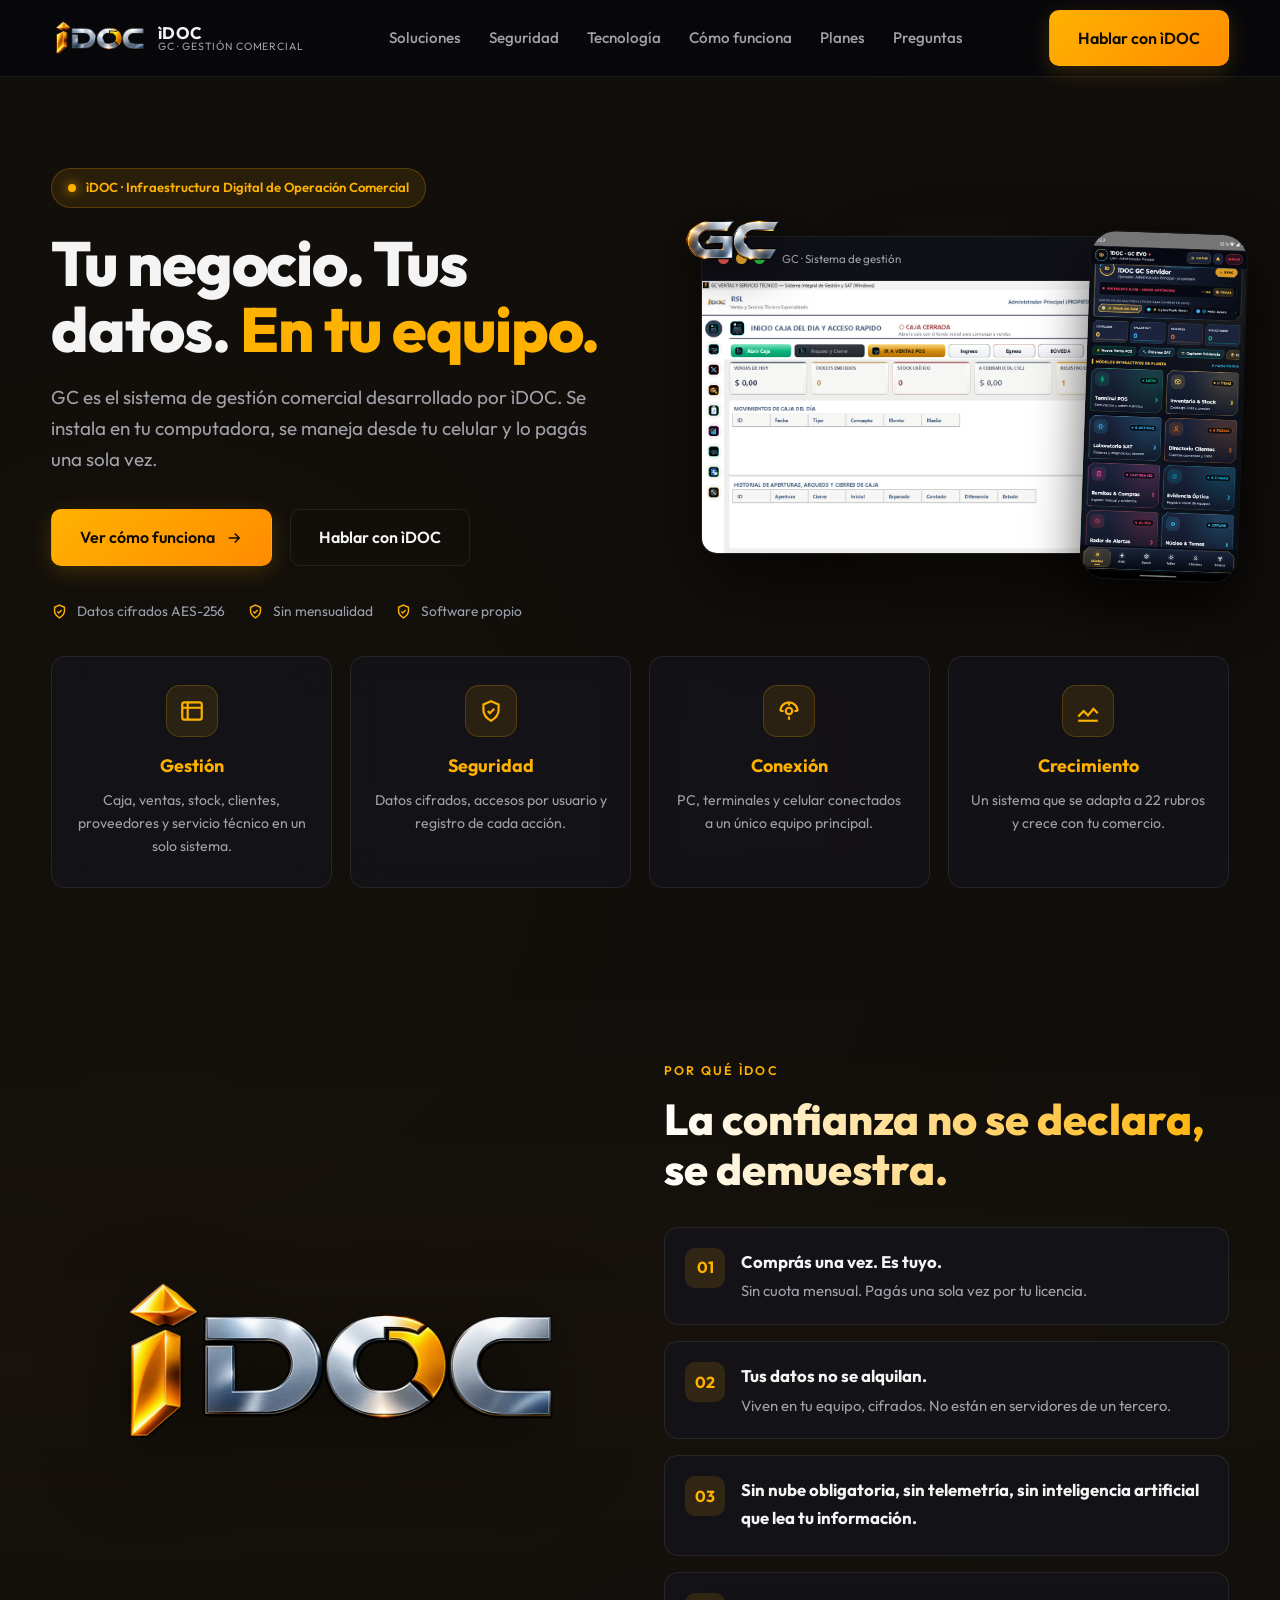
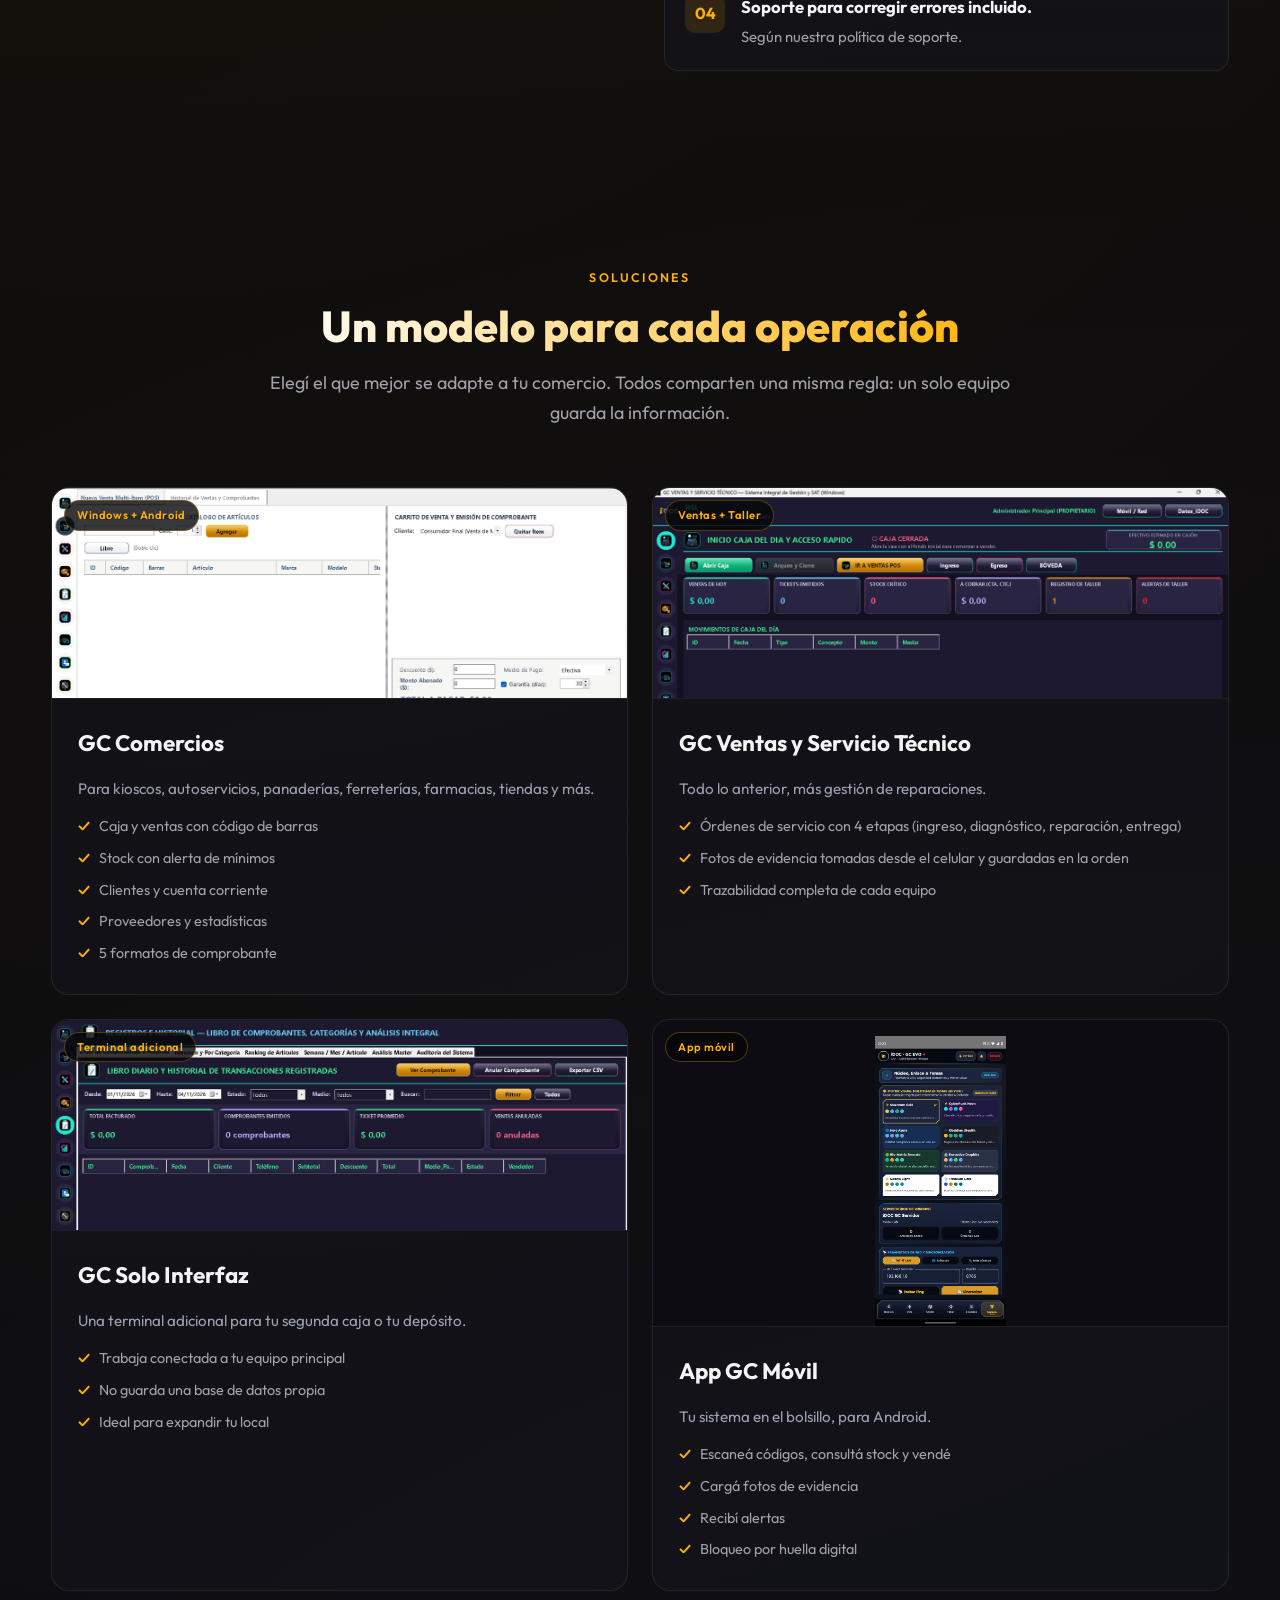
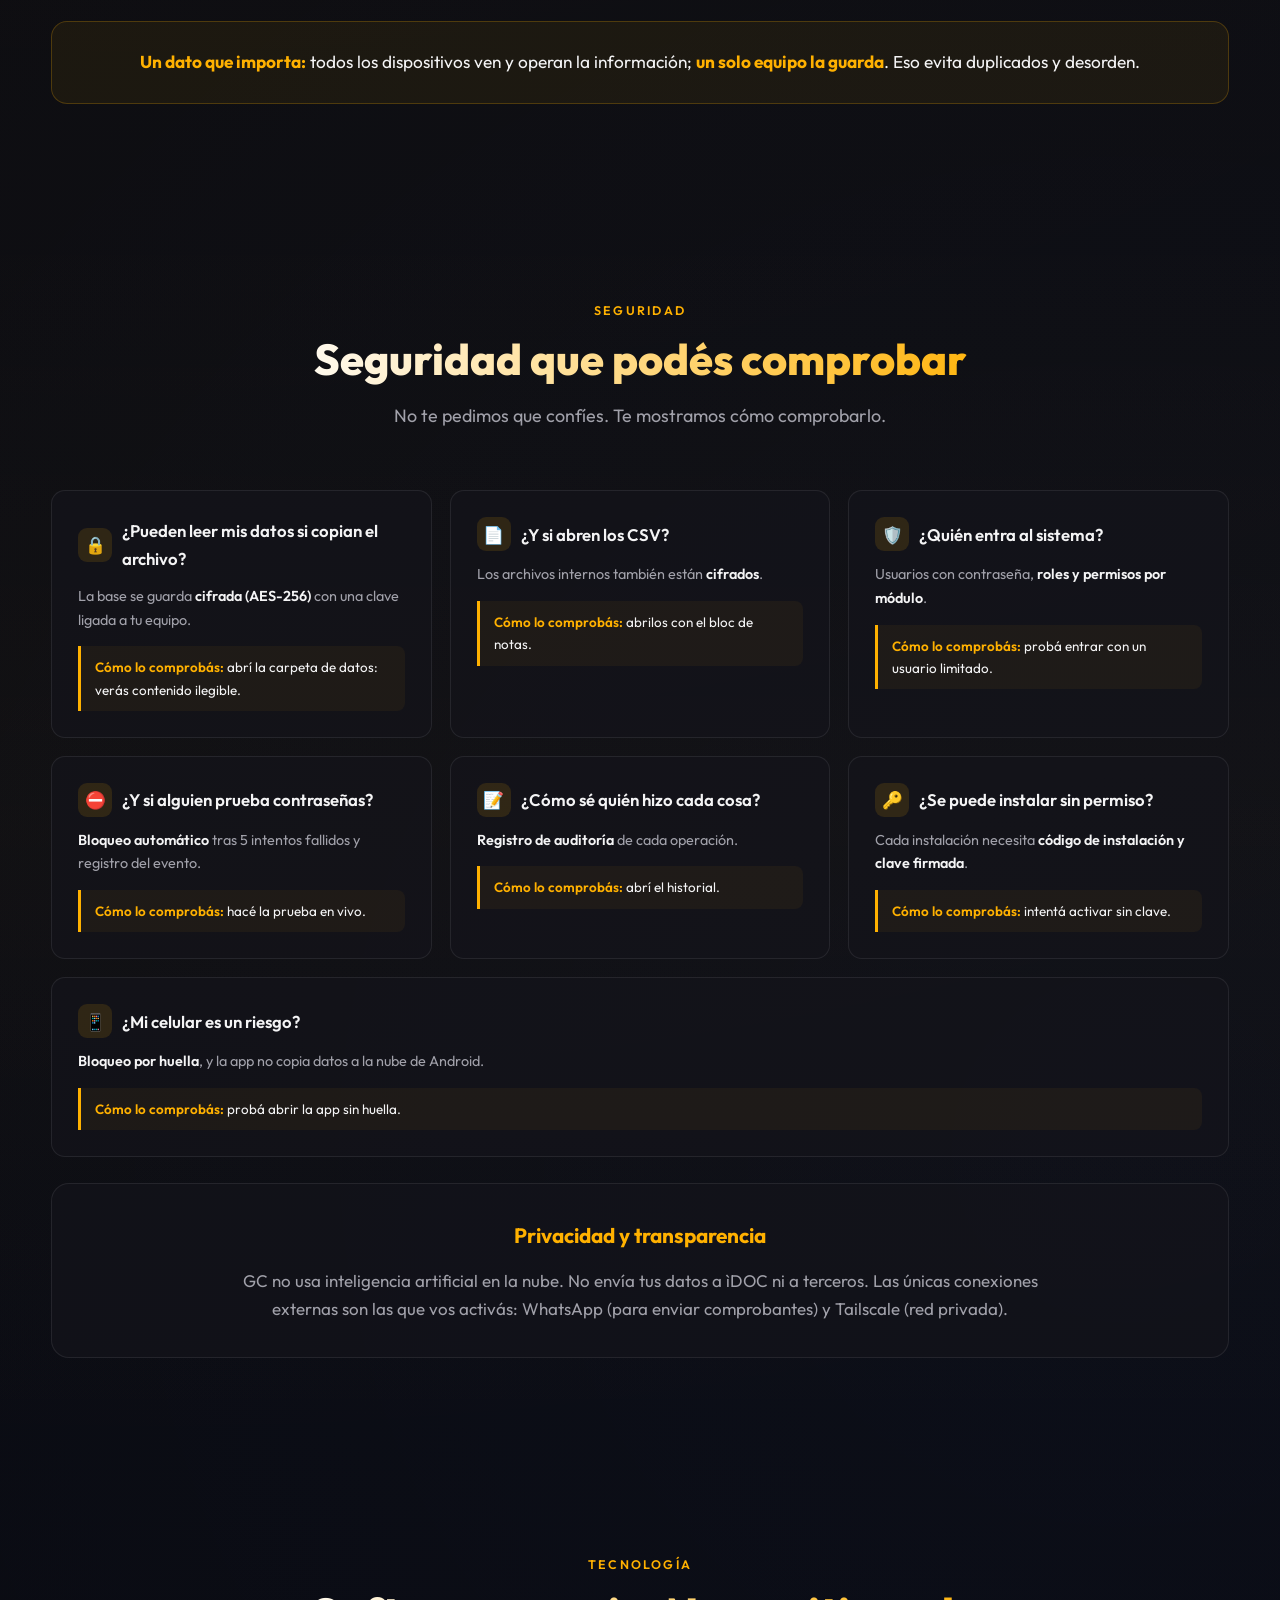
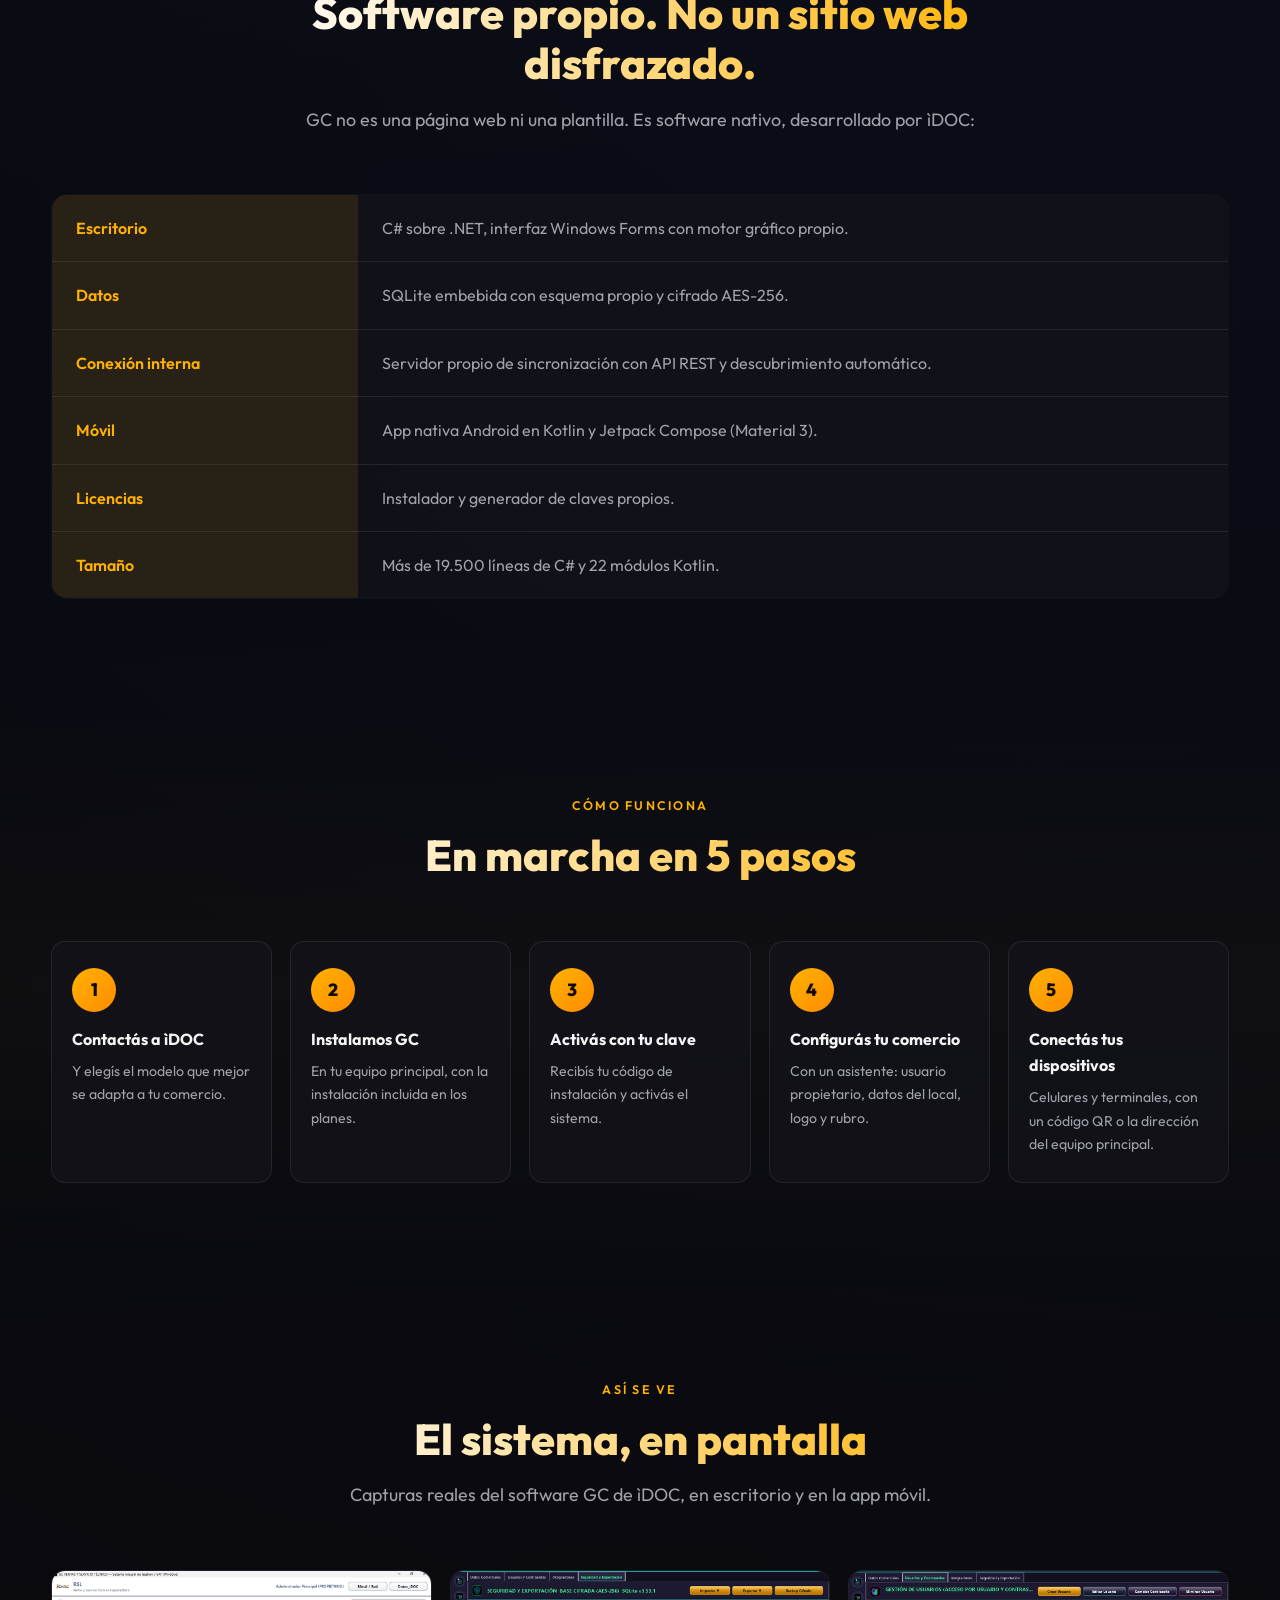
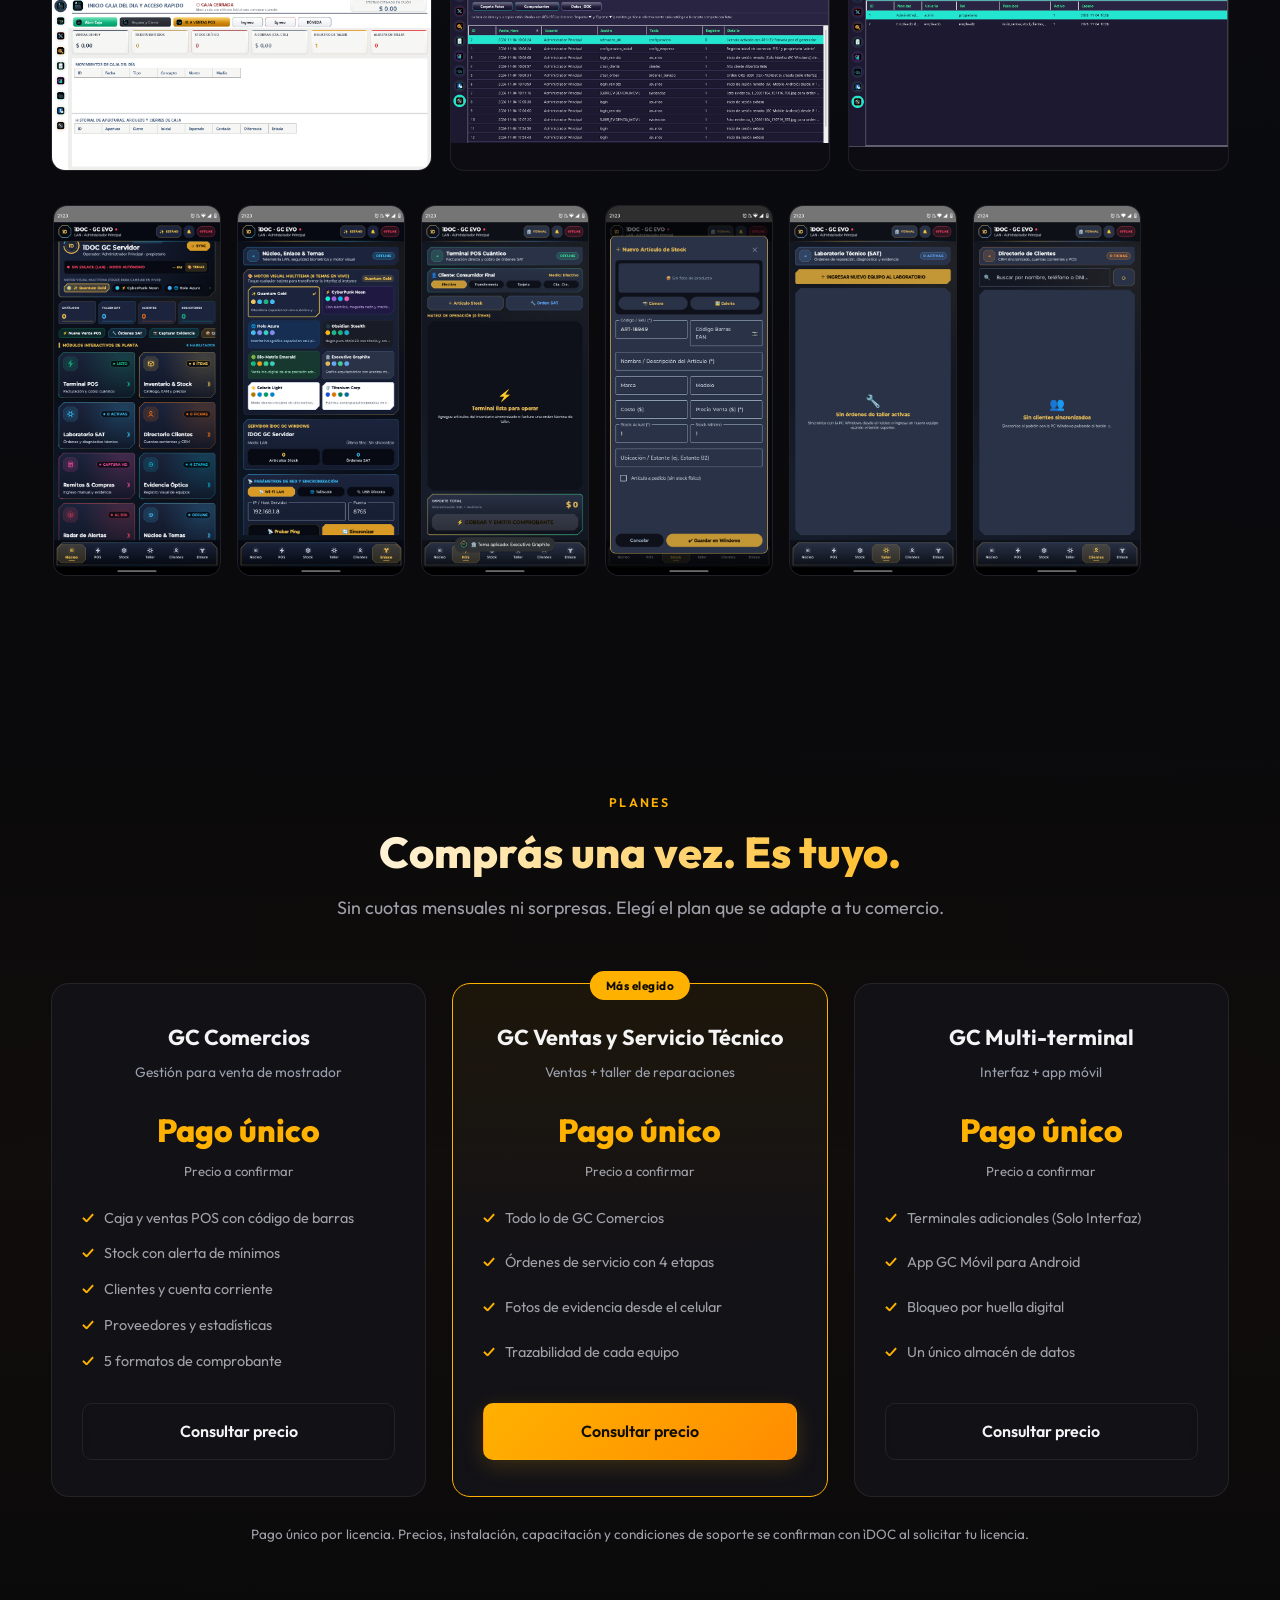
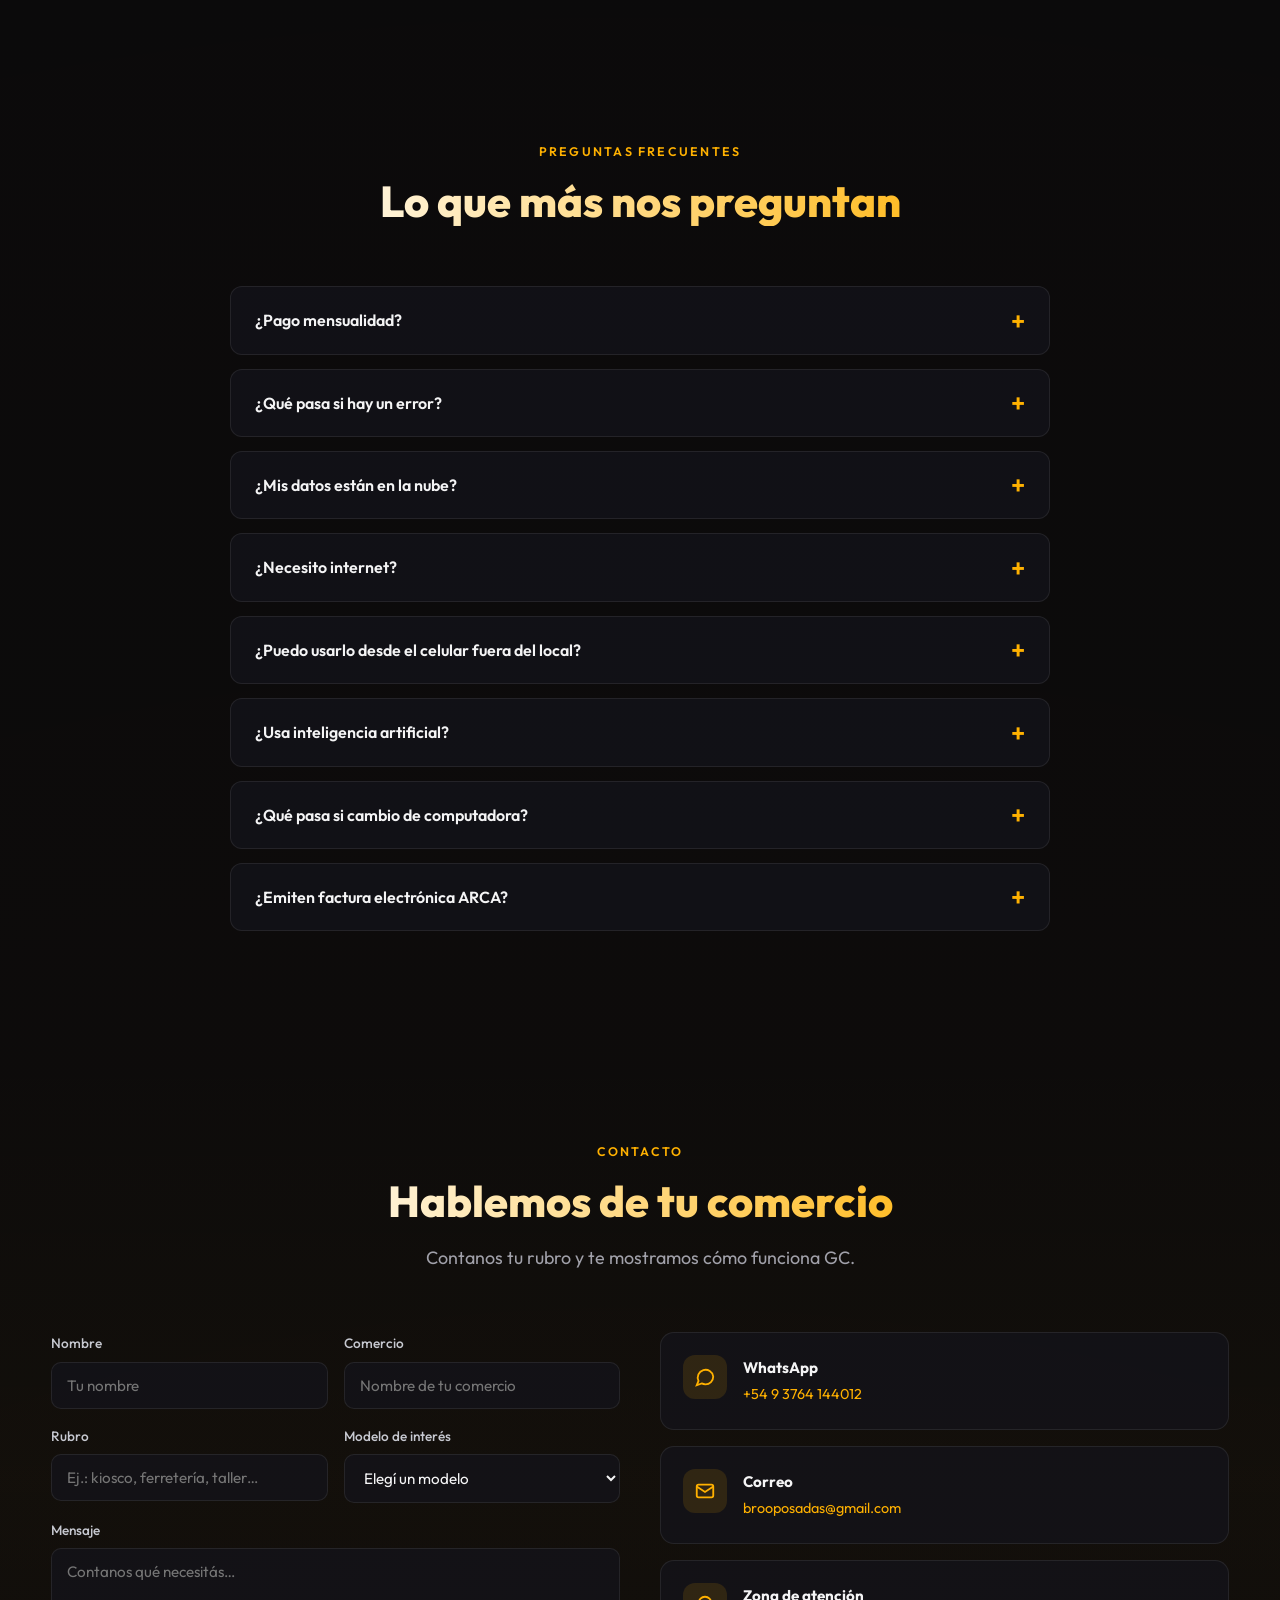
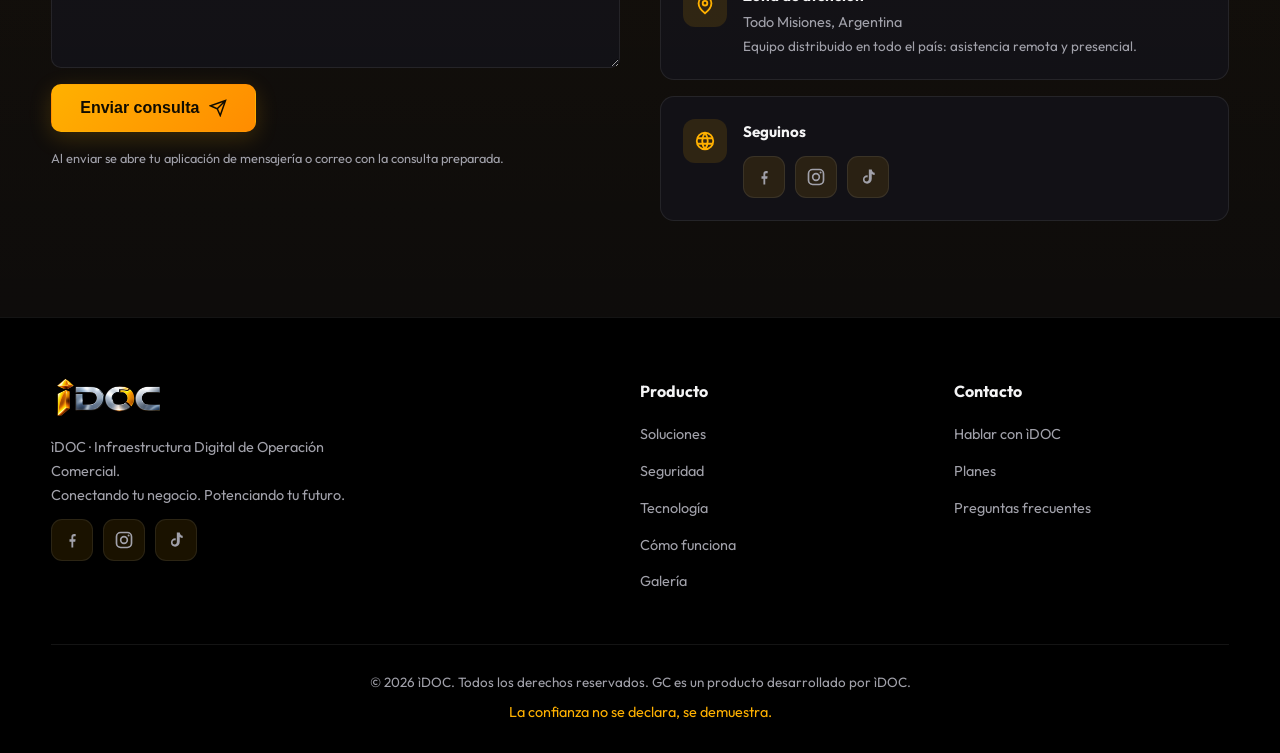
==== index.html @ 17793e59 "Sitio web de GC de iDOC: version inicial" ====
<!DOCTYPE html>
<html lang="es">
<head>
<meta charset="UTF-8">
<meta name="viewport" content="width=device-width, initial-scale=1.0">
<title>GC de ìDOC · Sistema de gestión comercial sin mensualidad</title>
<meta name="description" content="Sistema de gestión para comercios y servicio técnico. Software propio con datos cifrados en tu equipo, app móvil y pago único.">
<meta name="keywords" content="sistema de gestión comercial, punto de venta sin mensualidad, software para kioscos, software para servicio técnico, control de stock, sistema de ventas Windows y Android">
<meta name="author" content="ìDOC">

<!-- Open Graph -->
<meta property="og:type" content="website">
<meta property="og:title" content="GC de ìDOC · Tu negocio. Tus datos. En tu equipo.">
<meta property="og:description" content="Sistema de gestión comercial propio: datos cifrados en tu equipo, app móvil y pago único. Sin mensualidad, sin nube obligatoria.">
<meta property="og:image" content="assets/img/emblema-gc.png">

<link rel="icon" type="image/png" href="assets/img/favicon.png">
<link rel="apple-touch-icon" href="assets/img/apple-touch-icon.png">

<!--
  ════════════════════════════════════════════════════════════════
  DATOS COMERCIALES (ya configurados)
  ────────────────────────────────────────────────────────────────
  WhatsApp  : +54 9 3764 144012  (wa.me/5493764144012)
  Correo    : brooposadas@gmail.com
  Zona      : Todo Misiones · equipo distribuido en todo el país
              (asistencia remota y presencial).
  Redes     : Facebook · Instagram · TikTok  → completar las URLs
              de cada perfil en el objeto SOCIAL (fin del archivo).
  ────────────────────────────────────────────────────────────────
  Pendiente: precios, política de soporte y demás ítems [###]
  señalados en los documentos.
  ════════════════════════════════════════════════════════════════
-->

<link rel="preconnect" href="https://fonts.googleapis.com">
<link rel="preconnect" href="https://fonts.gstatic.com" crossorigin>
<link href="https://fonts.googleapis.com/css2?family=Outfit:wght@300;400;500;600;700;800&display=swap" rel="stylesheet">

<style>
    :root {
        --obsidiana: #07070b;
        --obsidiana-2: #0d0d13;
        --card: rgba(20, 20, 27, 0.72);
        --card-2: rgba(28, 28, 37, 0.9);
        --dorado: #ffb100;
        --dorado-2: #ffc233;
        --ambar: #ff8c00;
        --plata: #c7c9d1;
        --plata-mut: #9aa0ad;
        --azul: #4a7dff;
        --texto: #f4f4f5;
        --texto-mut: #a1a1aa;
        --borde: rgba(255, 255, 255, 0.08);
        --borde-dorado: rgba(255, 177, 0, 0.3);
        --glow: rgba(255, 177, 0, 0.18);
        --trans: all .3s cubic-bezier(.25,.8,.25,1);
    }

    * { margin: 0; padding: 0; box-sizing: border-box; }
    html { scroll-behavior: smooth; }
    body {
        font-family: 'Outfit', system-ui, -apple-system, 'Segoe UI', Roboto, sans-serif;
        background: var(--obsidiana);
        color: var(--texto);
        line-height: 1.65;
        overflow-x: hidden;
        -webkit-font-smoothing: antialiased;
        background-image:
            radial-gradient(circle at 12% 8%, rgba(255,177,0,.05), transparent 45%),
            radial-gradient(circle at 88% 42%, rgba(74,125,255,.06), transparent 48%),
            radial-gradient(circle at 50% 110%, rgba(255,177,0,.04), transparent 55%);
    }
    a { text-decoration: none; color: inherit; }
    ul { list-style: none; }
    img { max-width: 100%; display: block; }
    section { scroll-margin-top: 84px; }

    .container { width: 92%; max-width: 1180px; margin: 0 auto; }
    .section { padding: 96px 0; }
    .section--tint { background: linear-gradient(180deg, transparent, rgba(255,177,0,.025), transparent); }

    .sec-head { text-align: center; max-width: 760px; margin: 0 auto 60px; }
    .sec-eyebrow {
        display: inline-block; font-size: .78rem; font-weight: 600; letter-spacing: .18em;
        text-transform: uppercase; color: var(--dorado); margin-bottom: 14px;
    }
    .sec-head h2 {
        font-size: clamp(1.9rem, 4vw, 2.7rem); font-weight: 800; line-height: 1.15; margin-bottom: 16px;
        background: linear-gradient(to right, #fff, var(--dorado));
        -webkit-background-clip: text; background-clip: text; -webkit-text-fill-color: transparent;
    }
    .sec-head p { color: var(--texto-mut); font-size: 1.12rem; }

    /* Botones */
    .btn {
        display: inline-flex; align-items: center; justify-content: center; gap: 10px;
        padding: 14px 28px; border-radius: 10px; font-weight: 600; font-size: 1rem;
        cursor: pointer; transition: var(--trans); border: 1px solid transparent; white-space: nowrap;
    }
    .btn--dorado {
        background: linear-gradient(135deg, var(--dorado), var(--ambar));
        color: #100c00; box-shadow: 0 6px 22px var(--glow);
    }
    .btn--dorado:hover { transform: translateY(-2px); box-shadow: 0 10px 28px rgba(255,177,0,.4); }
    .btn--ghost { background: transparent; color: var(--texto); border-color: var(--borde); backdrop-filter: blur(4px); }
    .btn--ghost:hover { border-color: var(--dorado); color: var(--dorado); background: rgba(255,177,0,.05); }
    .btn svg { width: 18px; height: 18px; }

    /* Header */
    header {
        position: fixed; inset: 0 0 auto 0; z-index: 1000;
        background: rgba(7,7,11,.82); backdrop-filter: blur(16px);
        border-bottom: 1px solid var(--borde); transition: var(--trans);
    }
    header.scrolled { background: rgba(7,7,11,.96); box-shadow: 0 6px 24px rgba(0,0,0,.5); }
    .nav { display: flex; align-items: center; justify-content: space-between; height: 76px; }
    .brand { display: flex; align-items: center; gap: 12px; }
    .brand img { height: 34px; width: auto; }
    .brand .brand-txt { display: flex; flex-direction: column; line-height: 1.05; }
    .brand .brand-txt b { font-size: 1.05rem; font-weight: 700; letter-spacing: .02em; }
    .brand .brand-txt span { font-size: .66rem; color: var(--texto-mut); letter-spacing: .08em; text-transform: uppercase; }

    .nav-links { display: flex; gap: 28px; }
    .nav-links a { font-size: .95rem; font-weight: 500; color: var(--texto-mut); transition: var(--trans); position: relative; }
    .nav-links a:hover { color: var(--dorado); }
    .nav-links a::after {
        content: ''; position: absolute; left: 0; bottom: -6px; width: 0; height: 2px;
        background: var(--dorado); transition: var(--trans);
    }
    .nav-links a:hover::after { width: 100%; }
    .nav-cta { display: flex; align-items: center; gap: 14px; }
    .burger { display: none; background: none; border: 1px solid var(--borde); color: var(--texto);
        width: 44px; height: 44px; border-radius: 10px; font-size: 1.3rem; cursor: pointer; }

    .mobile-menu { display: none; flex-direction: column; gap: 4px; padding: 14px 0 22px; border-top: 1px solid var(--borde); }
    .mobile-menu a { padding: 12px 4px; color: var(--texto-mut); font-weight: 500; border-bottom: 1px solid rgba(255,255,255,.04); }
    .mobile-menu a:hover { color: var(--dorado); }
    .mobile-menu.open { display: flex; }

    /* Hero */
    .hero { padding: 168px 0 72px; position: relative; }
    .hero-grid { display: grid; grid-template-columns: 1.05fr .95fr; gap: 48px; align-items: center; }
    .hero-eyebrow {
        display: inline-flex; align-items: center; gap: 10px; padding: 8px 16px; border-radius: 50px;
        background: rgba(255,177,0,.1); border: 1px solid rgba(255,177,0,.22);
        color: var(--dorado); font-size: .82rem; font-weight: 600; margin-bottom: 22px;
    }
    .hero-eyebrow .dot { width: 8px; height: 8px; border-radius: 50%; background: var(--dorado); box-shadow: 0 0 12px var(--dorado); }
    .hero h1 { font-size: clamp(2.4rem, 5.4vw, 3.9rem); font-weight: 800; line-height: 1.06; margin-bottom: 20px; letter-spacing: -.02em; }
    .hero h1 .accent { color: var(--dorado); }
    .hero p.lead { font-size: 1.18rem; color: var(--texto-mut); max-width: 92%; margin-bottom: 34px; }
    .hero-actions { display: flex; gap: 18px; flex-wrap: wrap; }
    .hero-proof { display: flex; gap: 22px; flex-wrap: wrap; margin-top: 34px; }
    .hero-proof .proof { display: flex; align-items: center; gap: 9px; font-size: .86rem; color: var(--plata-mut); }
    .hero-proof .proof svg { width: 17px; height: 17px; color: var(--dorado); flex: none; }

    /* Composición visual del hero */
    .hero-visual { position: relative; display: flex; justify-content: center; }
    .hero-visual::before {
        content: ''; position: absolute; width: 82%; height: 82%; top: 10%;
        background: radial-gradient(circle, var(--glow), transparent 68%); filter: blur(48px); z-index: 0;
    }
    .device-window {
        position: relative; z-index: 2; width: 100%; max-width: 520px; border-radius: 16px; overflow: hidden;
        background: #0c0c12; border: 1px solid var(--borde); box-shadow: 0 30px 70px rgba(0,0,0,.55);
    }
    .device-window .bar { display: flex; align-items: center; gap: 7px; padding: 12px 16px; background: #101017; border-bottom: 1px solid var(--borde); }
    .device-window .bar i { width: 11px; height: 11px; border-radius: 50%; display: block; }
    .device-window .bar i:nth-child(1) { background: #ff5f57; }
    .device-window .bar i:nth-child(2) { background: #febc2e; }
    .device-window .bar i:nth-child(3) { background: #28c840; }
    .device-window .bar span { margin-left: 10px; font-size: .72rem; color: var(--texto-mut); }
    .device-window .screen { background: #f6f6f6; }
    .device-window .screen img { width: 100%; height: auto; }

    .floating-phone {
        position: absolute; z-index: 3; right: -14px; bottom: -26px; width: 158px;
        border-radius: 26px; overflow: hidden; border: 1px solid var(--borde);
        background: #000; box-shadow: 0 24px 50px rgba(0,0,0,.6); transform: rotate(2deg);
    }
    .floating-phone img { width: 100%; height: auto; }
    .floating-badge {
        position: absolute; z-index: 4; top: -16px; left: -16px; width: 112px;
        filter: drop-shadow(0 10px 24px rgba(0,0,0,.6));
    }

    /* Pilares */
    .pillars { display: grid; grid-template-columns: repeat(4, 1fr); gap: 18px; margin-top: 34px; }
    .pillar {
        background: var(--card); backdrop-filter: blur(14px); border: 1px solid var(--borde);
        border-radius: 14px; padding: 28px 22px; text-align: center; transition: var(--trans);
    }
    .pillar:hover { transform: translateY(-5px); border-color: var(--borde-dorado); background: var(--card-2); }
    .pillar .ico {
        width: 52px; height: 52px; margin: 0 auto 14px; border-radius: 14px; display: grid; place-items: center;
        background: rgba(255,177,0,.1); border: 1px solid rgba(255,177,0,.2); color: var(--dorado);
    }
    .pillar .ico svg { width: 26px; height: 26px; }
    .pillar h3 { color: var(--dorado); font-size: 1.12rem; margin-bottom: 8px; }
    .pillar p { font-size: .88rem; color: var(--texto-mut); }

    /* Por qué ìDOC */
    .why-grid { display: grid; grid-template-columns: 1fr 1fr; gap: 48px; align-items: center; }
    .why-brand img { width: 100%; max-width: 460px; margin: 0 auto; filter: drop-shadow(0 18px 40px rgba(0,0,0,.55)); }
    .why-list { display: grid; gap: 16px; }
    .why-item {
        display: flex; gap: 16px; padding: 20px; border-radius: 14px; background: var(--card);
        border: 1px solid var(--borde); transition: var(--trans);
    }
    .why-item:hover { border-color: var(--borde-dorado); }
    .why-item .n { flex: none; width: 40px; height: 40px; border-radius: 10px; display: grid; place-items: center;
        background: rgba(255,177,0,.12); color: var(--dorado); font-weight: 700; }
    .why-item h4 { font-size: 1.05rem; margin-bottom: 4px; }
    .why-item p { color: var(--texto-mut); font-size: .93rem; }

    /* Soluciones */
    .sol-grid { display: grid; grid-template-columns: repeat(2, 1fr); gap: 24px; }
    .sol-card {
        background: var(--card); border: 1px solid var(--borde); border-radius: 18px; overflow: hidden;
        display: flex; flex-direction: column; transition: var(--trans);
    }
    .sol-card:hover { border-color: var(--borde-dorado); transform: translateY(-4px); box-shadow: 0 18px 40px rgba(0,0,0,.35); }
    .sol-media { background: #0c0c12; border-bottom: 1px solid var(--borde); position: relative; }
    .sol-media img { width: 100%; height: 210px; object-fit: cover; object-position: top; }
    .sol-media.phone { display: flex; justify-content: center; padding-top: 16px; }
    .sol-media.phone img { width: auto; height: 290px; object-fit: contain; object-position: center; }
    .sol-media .tag { position: absolute; top: 12px; left: 12px; z-index: 2; }
    .sol-body { padding: 26px 26px 28px; display: flex; flex-direction: column; gap: 14px; flex: 1; }
    .sol-body h3 { font-size: 1.4rem; }
    .sol-body .sub { color: var(--plata-mut); font-size: .95rem; }
    .sol-body ul { display: grid; gap: 8px; }
    .sol-body ul li { display: flex; align-items: flex-start; gap: 9px; color: var(--texto-mut); font-size: .9rem; }
    .sol-body ul li::before { content: '✓'; color: var(--dorado); font-weight: 700; flex: none; }
    .tag {
        display: inline-block; padding: 5px 12px; border-radius: 50px; font-size: .7rem; font-weight: 600;
        letter-spacing: .05em; background: rgba(7,7,11,.8); color: var(--dorado); border: 1px solid var(--borde-dorado);
    }

    .callout {
        margin-top: 30px; padding: 26px 30px; border-radius: 16px; text-align: center;
        background: rgba(255,177,0,.06); border: 1px solid rgba(255,177,0,.22);
    }
    .callout p { font-size: 1.08rem; color: var(--texto); }
    .callout strong { color: var(--dorado); }

    /* Seguridad */
    .sec-grid { display: grid; grid-template-columns: repeat(3, 1fr); gap: 18px; }
    .sec-card {
        background: var(--card); border: 1px solid var(--borde); border-radius: 14px; padding: 26px; transition: var(--trans);
    }
    .sec-card:hover { border-color: var(--borde-dorado); background: var(--card-2); }
    .sec-card .q { display: flex; align-items: center; gap: 10px; font-size: 1.05rem; font-weight: 600; margin-bottom: 12px; }
    .sec-card .q .ico { flex: none; width: 34px; height: 34px; border-radius: 9px; display: grid; place-items: center;
        background: rgba(255,177,0,.12); color: var(--dorado); }
    .sec-card .q .ico svg { width: 18px; height: 18px; }
    .sec-card .ans { color: var(--texto-mut); font-size: .9rem; margin-bottom: 14px; }
    .sec-card .ans strong { color: var(--texto); font-weight: 600; }
    .sec-card .proof {
        background: rgba(255,177,0,.05); border-left: 3px solid var(--dorado); padding: 10px 14px;
        font-size: .84rem; color: var(--texto); border-radius: 0 8px 8px 0;
    }
    .sec-card .proof b { color: var(--dorado); font-weight: 600; }
    .sec-grid .span-2 { grid-column: span 2; }
    .sec-grid .span-3 { grid-column: span 3; }

    .privacy {
        margin-top: 26px; padding: 34px 34px; border-radius: 18px; background: var(--card);
        border: 1px solid var(--borde); text-align: center;
    }
    .privacy h3 { color: var(--dorado); margin-bottom: 14px; font-size: 1.3rem; }
    .privacy p { color: var(--texto-mut); max-width: 820px; margin: 0 auto; font-size: 1.06rem; }

    /* Tecnología */
    .tech { width: 100%; border-collapse: collapse; background: var(--card); border-radius: 16px;
        overflow: hidden; border: 1px solid var(--borde); }
    .tech th, .tech td { padding: 20px 24px; text-align: left; border-bottom: 1px solid var(--borde); vertical-align: top; }
    .tech th { background: rgba(255,177,0,.1); color: var(--dorado); font-weight: 600; width: 26%; white-space: nowrap; }
    .tech td { color: var(--texto-mut); }
    .tech tr:last-child th, .tech tr:last-child td { border-bottom: none; }

    /* Cómo funciona */
    .steps { display: grid; grid-template-columns: repeat(5, 1fr); gap: 18px; counter-reset: step; }
    .step { background: var(--card); border: 1px solid var(--borde); border-radius: 14px; padding: 26px 20px; position: relative; transition: var(--trans); }
    .step:hover { border-color: var(--borde-dorado); transform: translateY(-4px); }
    .step .num {
        width: 44px; height: 44px; border-radius: 50%; display: grid; place-items: center; margin-bottom: 14px;
        background: linear-gradient(135deg, var(--dorado), var(--ambar)); color: #100c00; font-weight: 800; font-size: 1.1rem;
    }
    .step h4 { font-size: 1rem; margin-bottom: 8px; }
    .step p { color: var(--texto-mut); font-size: .88rem; }

    /* Galería */
    .gallery-desktop { display: grid; grid-template-columns: repeat(3, 1fr); gap: 18px; }
    .shot { position: relative; border-radius: 14px; overflow: hidden; border: 1px solid var(--borde); background: #0c0c12; transition: var(--trans); }
    .shot:hover { transform: translateY(-4px); border-color: var(--borde-dorado); }
    .shot img { width: 100%; height: auto; display: block; }
    .gallery-mobile { display: flex; gap: 16px; overflow-x: auto; padding: 6px 2px 20px; scrollbar-width: thin; scrollbar-color: var(--dorado) transparent; }
    .gallery-mobile .shot { flex: none; width: 168px; }
    .gallery-mobile .shot img { width: 100%; height: auto; }

    /* Planes */
    .price-grid { display: grid; grid-template-columns: repeat(3, 1fr); gap: 26px; align-items: stretch; }
    .price-card {
        background: var(--card); border: 1px solid var(--borde); border-radius: 18px; padding: 36px 30px;
        display: flex; flex-direction: column; text-align: center; position: relative; transition: var(--trans);
    }
    .price-card.featured { border-color: var(--dorado); background: linear-gradient(180deg, rgba(255,177,0,.06), var(--card) 55%); }
    .price-card.featured .ribbon {
        position: absolute; top: -13px; left: 50%; transform: translateX(-50%); background: var(--dorado);
        color: #100c00; padding: 5px 16px; border-radius: 20px; font-weight: 700; font-size: .74rem; letter-spacing: .04em;
    }
    .price-card h3 { font-size: 1.35rem; margin-bottom: 6px; }
    .price-card .edition { color: var(--plata-mut); font-size: .86rem; margin-bottom: 20px; }
    .price-card .price { font-size: 2rem; font-weight: 800; color: var(--dorado); margin-bottom: 4px; }
    .price-card .price-note { font-size: .82rem; color: var(--texto-mut); margin-bottom: 24px; }
    .price-card ul { text-align: left; margin-bottom: 30px; display: grid; gap: 12px; flex: 1; }
    .price-card ul li { display: flex; align-items: flex-start; gap: 10px; color: var(--texto-mut); font-size: .9rem; }
    .price-card ul li::before { content: '✓'; color: var(--dorado); font-weight: 700; flex: none; }
    .price-foot { text-align: center; color: var(--texto-mut); font-size: .84rem; margin-top: 26px; }

    /* FAQ */
    .faq { max-width: 820px; margin: 0 auto; }
    .faq-item { background: var(--card); border: 1px solid var(--borde); border-radius: 12px; margin-bottom: 14px; overflow: hidden; }
    .faq-item summary {
        padding: 20px 24px; font-weight: 600; cursor: pointer; list-style: none;
        display: flex; justify-content: space-between; align-items: center; transition: var(--trans);
    }
    .faq-item summary::-webkit-details-marker { display: none; }
    .faq-item summary::after { content: '+'; color: var(--dorado); font-size: 1.6rem; line-height: 1; transition: var(--trans); }
    .faq-item[open] summary::after { transform: rotate(45deg); }
    .faq-item[open] summary { color: var(--dorado); }
    .faq-content { padding: 0 24px 22px; color: var(--texto-mut); }

    /* Contacto */
    .contact-grid { display: grid; grid-template-columns: 1fr 1fr; gap: 40px; align-items: start; }
    .form { display: grid; gap: 16px; }
    .form-row { display: grid; grid-template-columns: 1fr 1fr; gap: 16px; }
    .field { display: flex; flex-direction: column; gap: 7px; }
    .field label { font-size: .85rem; font-weight: 500; color: var(--plata); }
    .field input, .field select, .field textarea {
        background: var(--card); border: 1px solid var(--borde); border-radius: 10px; padding: 13px 15px;
        color: var(--texto); font-family: inherit; font-size: .95rem; transition: var(--trans); width: 100%;
    }
    .field input:focus, .field select:focus, .field textarea:focus { outline: none; border-color: var(--dorado); }
    .field textarea { min-height: 120px; resize: vertical; }
    .form-note { font-size: .8rem; color: var(--texto-mut); }

    .contact-side { display: grid; gap: 16px; }
    .contact-card { background: var(--card); border: 1px solid var(--borde); border-radius: 14px; padding: 22px; display: flex; gap: 16px; align-items: flex-start; }
    .contact-card .ico { flex: none; width: 44px; height: 44px; border-radius: 12px; display: grid; place-items: center;
        background: rgba(255,177,0,.12); color: var(--dorado); }
    .contact-card .ico svg { width: 22px; height: 22px; }
    .contact-card h4 { font-size: .95rem; margin-bottom: 3px; }
    .contact-card p { color: var(--texto-mut); font-size: .9rem; word-break: break-word; }
    .contact-card a { color: var(--dorado); }
    .contact-card a:hover { text-decoration: underline; }
    .social-row { display: flex; gap: 10px; margin-top: 12px; flex-wrap: wrap; }
    .social-link { width: 42px; height: 42px; border-radius: 11px; display: grid; place-items: center;
        background: rgba(255,177,0,.1); border: 1px solid var(--borde); color: var(--texto-mut); transition: var(--trans); }
    .social-link:hover { color: var(--dorado); border-color: var(--borde-dorado); transform: translateY(-2px); }
    .social-link svg { width: 20px; height: 20px; }

    /* Footer */
    footer { background: #000; border-top: 1px solid var(--borde); padding: 60px 0 28px; }
    .footer-grid { display: grid; grid-template-columns: 2fr 1fr 1fr; gap: 40px; margin-bottom: 40px; }
    .footer-brand img { height: 40px; margin-bottom: 18px; }
    .footer-brand p { color: var(--texto-mut); max-width: 320px; font-size: .9rem; }
    .footer-links h4 { margin-bottom: 16px; font-size: 1rem; }
    .footer-links ul li { margin-bottom: 10px; }
    .footer-links ul li a { color: var(--texto-mut); transition: var(--trans); font-size: .9rem; }
    .footer-links ul li a:hover { color: var(--dorado); }
    .footer-bottom { text-align: center; padding-top: 26px; border-top: 1px solid var(--borde); color: var(--texto-mut); font-size: .84rem; }
    .footer-bottom .motto { color: var(--dorado); font-size: .9rem; margin-top: 8px; }

    /* Reveal */
    .reveal { opacity: 0; transform: translateY(26px); transition: opacity .6s ease, transform .6s ease; }
    .reveal.visible { opacity: 1; transform: none; }

    /* Responsive */
    @media (max-width: 992px) {
        .hero-grid, .why-grid, .contact-grid { grid-template-columns: 1fr; }
        .hero { padding-top: 140px; }
        .hero p.lead { max-width: 100%; }
        .why-brand { order: -1; }
        .pillars { grid-template-columns: repeat(2, 1fr); }
        .sec-grid { grid-template-columns: repeat(2, 1fr); }
        .sec-grid .span-2, .sec-grid .span-3 { grid-column: span 2; }
        .steps { grid-template-columns: repeat(2, 1fr); }
        .steps .step:last-child { grid-column: span 2; }
        .gallery-desktop { grid-template-columns: repeat(2, 1fr); }
        .price-grid { grid-template-columns: 1fr; max-width: 460px; margin: 0 auto; }
        .footer-grid { grid-template-columns: 1fr; gap: 28px; }
    }
    @media (max-width: 768px) {
        .nav-links, .nav-cta .btn { display: none; }
        .burger { display: block; }
        .hero h1 { font-size: 2.4rem; }
        .hero-visual { margin-top: 10px; }
        .floating-phone { width: 126px; right: -6px; }
        .floating-badge { width: 88px; }
        .pillars { grid-template-columns: 1fr; }
        .sol-grid, .sec-grid, .gallery-desktop { grid-template-columns: 1fr; }
        .sec-grid .span-2, .sec-grid .span-3 { grid-column: span 1; }
        .steps { grid-template-columns: 1fr; }
        .steps .step:last-child { grid-column: span 1; }
        .form-row { grid-template-columns: 1fr; }
        .tech th, .tech td { display: block; width: 100%; }
        .tech th { padding-bottom: 6px; }
        .tech td { padding-top: 6px; }
        .tech tr { display: block; border-bottom: 1px solid var(--borde); }
        .section { padding: 70px 0; }
    }
</style>
</head>
<body>

<!-- Header -->
<header id="header">
    <div class="container nav">
        <a href="#inicio" class="brand" aria-label="ìDOC · GC">
            <img src="assets/img/logo-idoc-nav.png" alt="ìDOC">
            <span class="brand-txt">
                <b>ìDOC</b>
                <span>GC · Gestión Comercial</span>
            </span>
        </a>
        <nav class="nav-links">
            <a href="#soluciones">Soluciones</a>
            <a href="#seguridad">Seguridad</a>
            <a href="#tecnologia">Tecnología</a>
            <a href="#como-funciona">Cómo funciona</a>
            <a href="#planes">Planes</a>
            <a href="#faq">Preguntas</a>
        </nav>
        <div class="nav-cta">
            <a href="#contacto" class="btn btn--dorado">Hablar con ìDOC</a>
            <button class="burger" id="burger" aria-label="Abrir menú">☰</button>
        </div>
    </div>
    <div class="container mobile-menu" id="mobileMenu">
        <a href="#soluciones">Soluciones</a>
        <a href="#seguridad">Seguridad</a>
        <a href="#tecnologia">Tecnología</a>
        <a href="#como-funciona">Cómo funciona</a>
        <a href="#planes">Planes</a>
        <a href="#faq">Preguntas</a>
        <a href="#contacto">Contacto</a>
    </div>
</header>

<!-- Hero -->
<section class="hero" id="inicio">
    <div class="container hero-grid">
        <div class="hero-text reveal">
            <div class="hero-eyebrow"><span class="dot"></span> ìDOC · Infraestructura Digital de Operación Comercial</div>
            <h1>Tu negocio. Tus datos. <span class="accent">En tu equipo.</span></h1>
            <p class="lead">GC es el sistema de gestión comercial desarrollado por ìDOC. Se instala en tu computadora, se maneja desde tu celular y lo pagás una sola vez.</p>
            <div class="hero-actions">
                <a href="#como-funciona" class="btn btn--dorado">
                    Ver cómo funciona
                    <svg viewBox="0 0 24 24" fill="none" stroke="currentColor" stroke-width="2"><path d="M5 12h14M13 6l6 6-6 6"/></svg>
                </a>
                <a href="#contacto" class="btn btn--ghost">Hablar con ìDOC</a>
            </div>
            <div class="hero-proof">
                <span class="proof">
                    <svg viewBox="0 0 24 24" fill="none" stroke="currentColor" stroke-width="2"><path d="M12 3l7 3v5c0 5-3.5 8-7 10-3.5-2-7-5-7-10V6l7-3z"/><path d="M9 12l2 2 4-4"/></svg>
                    Datos cifrados AES-256
                </span>
                <span class="proof">
                    <svg viewBox="0 0 24 24" fill="none" stroke="currentColor" stroke-width="2"><path d="M12 3l7 3v5c0 5-3.5 8-7 10-3.5-2-7-5-7-10V6l7-3z"/><path d="M9 12l2 2 4-4"/></svg>
                    Sin mensualidad
                </span>
                <span class="proof">
                    <svg viewBox="0 0 24 24" fill="none" stroke="currentColor" stroke-width="2"><path d="M12 3l7 3v5c0 5-3.5 8-7 10-3.5-2-7-5-7-10V6l7-3z"/><path d="M9 12l2 2 4-4"/></svg>
                    Software propio
                </span>
            </div>
        </div>
        <div class="hero-visual reveal">
            <div class="device-window">
                <div class="bar"><i></i><i></i><i></i><span>GC · Sistema de gestión</span></div>
                <div class="screen"><img src="assets/img/gc-escritorio-1.png" alt="Pantalla del sistema GC de ìDOC"></div>
            </div>
            <div class="floating-phone"><img src="assets/img/gc-app-1.png" alt="App GC Móvil"></div>
            <img class="floating-badge" src="assets/img/emblema-gc.png" alt="Emblema GC">
        </div>
    </div>

    <!-- Pilares -->
    <div class="container">
        <div class="pillars reveal">
            <div class="pillar">
                <div class="ico"><svg viewBox="0 0 24 24" fill="none" stroke="currentColor" stroke-width="2"><rect x="3" y="4" width="18" height="16" rx="2"/><path d="M3 9h18M8 4v16"/></svg></div>
                <h3>Gestión</h3>
                <p>Caja, ventas, stock, clientes, proveedores y servicio técnico en un solo sistema.</p>
            </div>
            <div class="pillar">
                <div class="ico"><svg viewBox="0 0 24 24" fill="none" stroke="currentColor" stroke-width="2"><path d="M12 3l7 3v5c0 5-3.5 8-7 10-3.5-2-7-5-7-10V6l7-3z"/><path d="M9 12l2 2 4-4"/></svg></div>
                <h3>Seguridad</h3>
                <p>Datos cifrados, accesos por usuario y registro de cada acción.</p>
            </div>
            <div class="pillar">
                <div class="ico"><svg viewBox="0 0 24 24" fill="none" stroke="currentColor" stroke-width="2"><path d="M4 12a8 8 0 018-8 8 8 0 018 8"/><path d="M12 4v3M12 17v3M4 12h3M17 12h3"/><circle cx="12" cy="12" r="3"/></svg></div>
                <h3>Conexión</h3>
                <p>PC, terminales y celular conectados a un único equipo principal.</p>
            </div>
            <div class="pillar">
                <div class="ico"><svg viewBox="0 0 24 24" fill="none" stroke="currentColor" stroke-width="2"><path d="M3 17l5-5 4 4 5-6 4 4"/><path d="M3 21h18"/></svg></div>
                <h3>Crecimiento</h3>
                <p>Un sistema que se adapta a 22 rubros y crece con tu comercio.</p>
            </div>
        </div>
    </div>
</section>

<!-- Por qué ìDOC -->
<section class="section section--tint" id="por-que">
    <div class="container why-grid">
        <div class="why-brand reveal">
            <img src="assets/img/logo-idoc-futurista.png" alt="Logotipo ìDOC">
        </div>
        <div>
            <div class="sec-head" style="text-align:left; margin-bottom:32px;">
                <span class="sec-eyebrow">Por qué ìDOC</span>
                <h2>La confianza no se declara, se demuestra.</h2>
            </div>
            <div class="why-list">
                <div class="why-item reveal">
                    <div class="n">01</div>
                    <div><h4>Comprás una vez. Es tuyo.</h4><p>Sin cuota mensual. Pagás una sola vez por tu licencia.</p></div>
                </div>
                <div class="why-item reveal">
                    <div class="n">02</div>
                    <div><h4>Tus datos no se alquilan.</h4><p>Viven en tu equipo, cifrados. No están en servidores de un tercero.</p></div>
                </div>
                <div class="why-item reveal">
                    <div class="n">03</div>
                    <div><h4>Sin nube obligatoria, sin telemetría, sin inteligencia artificial que lea tu información.</h4></div>
                </div>
                <div class="why-item reveal">
                    <div class="n">04</div>
                    <div><h4>Soporte para corregir errores incluido.</h4><p>Según nuestra política de soporte.</p></div>
                </div>
            </div>
        </div>
    </div>
</section>

<!-- Soluciones -->
<section class="section" id="soluciones">
    <div class="container">
        <div class="sec-head reveal">
            <span class="sec-eyebrow">Soluciones</span>
            <h2>Un modelo para cada operación</h2>
            <p>Elegí el que mejor se adapte a tu comercio. Todos comparten una misma regla: un solo equipo guarda la información.</p>
        </div>

        <div class="sol-grid">
            <div class="sol-card reveal">
                <div class="sol-media"><span class="tag">Windows + Android</span><img src="assets/img/gc-escritorio-2.png" alt="GC Comercios"></div>
                <div class="sol-body">
                    <h3>GC Comercios</h3>
                    <p class="sub">Para kioscos, autoservicios, panaderías, ferreterías, farmacias, tiendas y más.</p>
                    <ul>
                        <li>Caja y ventas con código de barras</li>
                        <li>Stock con alerta de mínimos</li>
                        <li>Clientes y cuenta corriente</li>
                        <li>Proveedores y estadísticas</li>
                        <li>5 formatos de comprobante</li>
                    </ul>
                </div>
            </div>

            <div class="sol-card reveal">
                <div class="sol-media"><span class="tag">Ventas + Taller</span><img src="assets/img/gc-escritorio-3.png" alt="GC Ventas y Servicio Técnico"></div>
                <div class="sol-body">
                    <h3>GC Ventas y Servicio Técnico</h3>
                    <p class="sub">Todo lo anterior, más gestión de reparaciones.</p>
                    <ul>
                        <li>Órdenes de servicio con 4 etapas (ingreso, diagnóstico, reparación, entrega)</li>
                        <li>Fotos de evidencia tomadas desde el celular y guardadas en la orden</li>
                        <li>Trazabilidad completa de cada equipo</li>
                    </ul>
                </div>
            </div>

            <div class="sol-card reveal">
                <div class="sol-media"><span class="tag">Terminal adicional</span><img src="assets/img/gc-escritorio-4.png" alt="GC Solo Interfaz"></div>
                <div class="sol-body">
                    <h3>GC Solo Interfaz</h3>
                    <p class="sub">Una terminal adicional para tu segunda caja o tu depósito.</p>
                    <ul>
                        <li>Trabaja conectada a tu equipo principal</li>
                        <li>No guarda una base de datos propia</li>
                        <li>Ideal para expandir tu local</li>
                    </ul>
                </div>
            </div>

            <div class="sol-card reveal">
                <div class="sol-media phone"><span class="tag">App móvil</span><img src="assets/img/gc-app-2.png" alt="App GC Móvil"></div>
                <div class="sol-body">
                    <h3>App GC Móvil</h3>
                    <p class="sub">Tu sistema en el bolsillo, para Android.</p>
                    <ul>
                        <li>Escaneá códigos, consultá stock y vendé</li>
                        <li>Cargá fotos de evidencia</li>
                        <li>Recibí alertas</li>
                        <li>Bloqueo por huella digital</li>
                    </ul>
                </div>
            </div>
        </div>

        <div class="callout reveal">
            <p><strong>Un dato que importa:</strong> todos los dispositivos ven y operan la información; <strong>un solo equipo la guarda</strong>. Eso evita duplicados y desorden.</p>
        </div>
    </div>
</section>

<!-- Seguridad -->
<section class="section section--tint" id="seguridad">
    <div class="container">
        <div class="sec-head reveal">
            <span class="sec-eyebrow">Seguridad</span>
            <h2>Seguridad que podés comprobar</h2>
            <p>No te pedimos que confíes. Te mostramos cómo comprobarlo.</p>
        </div>

        <div class="sec-grid">
            <div class="sec-card reveal">
                <div class="q"><span class="ico">🔒</span> ¿Pueden leer mis datos si copian el archivo?</div>
                <p class="ans">La base se guarda <strong>cifrada (AES-256)</strong> con una clave ligada a tu equipo.</p>
                <div class="proof"><b>Cómo lo comprobás:</b> abrí la carpeta de datos: verás contenido ilegible.</div>
            </div>
            <div class="sec-card reveal">
                <div class="q"><span class="ico">📄</span> ¿Y si abren los CSV?</div>
                <p class="ans">Los archivos internos también están <strong>cifrados</strong>.</p>
                <div class="proof"><b>Cómo lo comprobás:</b> abrilos con el bloc de notas.</div>
            </div>
            <div class="sec-card reveal">
                <div class="q"><span class="ico">🛡️</span> ¿Quién entra al sistema?</div>
                <p class="ans">Usuarios con contraseña, <strong>roles y permisos por módulo</strong>.</p>
                <div class="proof"><b>Cómo lo comprobás:</b> probá entrar con un usuario limitado.</div>
            </div>
            <div class="sec-card reveal">
                <div class="q"><span class="ico">⛔</span> ¿Y si alguien prueba contraseñas?</div>
                <p class="ans"><strong>Bloqueo automático</strong> tras 5 intentos fallidos y registro del evento.</p>
                <div class="proof"><b>Cómo lo comprobás:</b> hacé la prueba en vivo.</div>
            </div>
            <div class="sec-card reveal">
                <div class="q"><span class="ico">📝</span> ¿Cómo sé quién hizo cada cosa?</div>
                <p class="ans"><strong>Registro de auditoría</strong> de cada operación.</p>
                <div class="proof"><b>Cómo lo comprobás:</b> abrí el historial.</div>
            </div>
            <div class="sec-card reveal">
                <div class="q"><span class="ico">🔑</span> ¿Se puede instalar sin permiso?</div>
                <p class="ans">Cada instalación necesita <strong>código de instalación y clave firmada</strong>.</p>
                <div class="proof"><b>Cómo lo comprobás:</b> intentá activar sin clave.</div>
            </div>
            <div class="sec-card span-3 reveal">
                <div class="q"><span class="ico">📱</span> ¿Mi celular es un riesgo?</div>
                <p class="ans"><strong>Bloqueo por huella</strong>, y la app no copia datos a la nube de Android.</p>
                <div class="proof"><b>Cómo lo comprobás:</b> probá abrir la app sin huella.</div>
            </div>
        </div>

        <div class="privacy reveal">
            <h3>Privacidad y transparencia</h3>
            <p>GC no usa inteligencia artificial en la nube. No envía tus datos a ìDOC ni a terceros. Las únicas conexiones externas son las que vos activás: WhatsApp (para enviar comprobantes) y Tailscale (red privada).</p>
        </div>
    </div>
</section>

<!-- Tecnología -->
<section class="section" id="tecnologia">
    <div class="container">
        <div class="sec-head reveal">
            <span class="sec-eyebrow">Tecnología</span>
            <h2>Software propio. No un sitio web disfrazado.</h2>
            <p>GC no es una página web ni una plantilla. Es software nativo, desarrollado por ìDOC:</p>
        </div>

        <div class="reveal">
            <table class="tech">
                <tbody>
                    <tr><th>Escritorio</th><td>C# sobre .NET, interfaz Windows Forms con motor gráfico propio.</td></tr>
                    <tr><th>Datos</th><td>SQLite embebida con esquema propio y cifrado AES-256.</td></tr>
                    <tr><th>Conexión interna</th><td>Servidor propio de sincronización con API REST y descubrimiento automático.</td></tr>
                    <tr><th>Móvil</th><td>App nativa Android en Kotlin y Jetpack Compose (Material 3).</td></tr>
                    <tr><th>Licencias</th><td>Instalador y generador de claves propios.</td></tr>
                    <tr><th>Tamaño</th><td>Más de 19.500 líneas de C# y 22 módulos Kotlin.</td></tr>
                </tbody>
            </table>
        </div>
    </div>
</section>

<!-- Cómo funciona -->
<section class="section section--tint" id="como-funciona">
    <div class="container">
        <div class="sec-head reveal">
            <span class="sec-eyebrow">Cómo funciona</span>
            <h2>En marcha en 5 pasos</h2>
        </div>

        <div class="steps">
            <div class="step reveal"><div class="num">1</div><h4>Contactás a ìDOC</h4><p>Y elegís el modelo que mejor se adapta a tu comercio.</p></div>
            <div class="step reveal"><div class="num">2</div><h4>Instalamos GC</h4><p>En tu equipo principal, con la instalación incluida en los planes.</p></div>
            <div class="step reveal"><div class="num">3</div><h4>Activás con tu clave</h4><p>Recibís tu código de instalación y activás el sistema.</p></div>
            <div class="step reveal"><div class="num">4</div><h4>Configurás tu comercio</h4><p>Con un asistente: usuario propietario, datos del local, logo y rubro.</p></div>
            <div class="step reveal"><div class="num">5</div><h4>Conectás tus dispositivos</h4><p>Celulares y terminales, con un código QR o la dirección del equipo principal.</p></div>
        </div>
    </div>
</section>

<!-- Galería -->
<section class="section" id="galeria">
    <div class="container">
        <div class="sec-head reveal">
            <span class="sec-eyebrow">Así se ve</span>
            <h2>El sistema, en pantalla</h2>
            <p>Capturas reales del software GC de ìDOC, en escritorio y en la app móvil.</p>
        </div>

        <div class="gallery-desktop reveal">
            <div class="shot"><img src="assets/img/gc-escritorio-1.png" alt="Captura de GC"></div>
            <div class="shot"><img src="assets/img/gc-escritorio-5.png" alt="Captura de GC"></div>
            <div class="shot"><img src="assets/img/gc-escritorio-6.png" alt="Captura de GC"></div>
        </div>

        <div style="margin-top: 28px;">
            <div class="gallery-mobile reveal">
                <div class="shot"><img src="assets/img/gc-app-1.png" alt="App GC Móvil"></div>
                <div class="shot"><img src="assets/img/gc-app-2.png" alt="App GC Móvil"></div>
                <div class="shot"><img src="assets/img/gc-app-3.png" alt="App GC Móvil"></div>
                <div class="shot"><img src="assets/img/gc-app-4.png" alt="App GC Móvil"></div>
                <div class="shot"><img src="assets/img/gc-app-5.png" alt="App GC Móvil"></div>
                <div class="shot"><img src="assets/img/gc-app-6.png" alt="App GC Móvil"></div>
            </div>
        </div>
    </div>
</section>

<!-- Planes -->
<section class="section section--tint" id="planes">
    <div class="container">
        <div class="sec-head reveal">
            <span class="sec-eyebrow">Planes</span>
            <h2>Comprás una vez. Es tuyo.</h2>
            <p>Sin cuotas mensuales ni sorpresas. Elegí el plan que se adapte a tu comercio.</p>
        </div>

        <div class="price-grid">
            <div class="price-card reveal">
                <h3>GC Comercios</h3>
                <div class="edition">Gestión para venta de mostrador</div>
                <div class="price">Pago único</div>
                <div class="price-note">Precio a confirmar</div>
                <ul>
                    <li>Caja y ventas POS con código de barras</li>
                    <li>Stock con alerta de mínimos</li>
                    <li>Clientes y cuenta corriente</li>
                    <li>Proveedores y estadísticas</li>
                    <li>5 formatos de comprobante</li>
                </ul>
                <a href="#contacto" class="btn btn--ghost" style="width:100%;">Consultar precio</a>
            </div>

            <div class="price-card featured reveal">
                <span class="ribbon">Más elegido</span>
                <h3>GC Ventas y Servicio Técnico</h3>
                <div class="edition">Ventas + taller de reparaciones</div>
                <div class="price">Pago único</div>
                <div class="price-note">Precio a confirmar</div>
                <ul>
                    <li>Todo lo de GC Comercios</li>
                    <li>Órdenes de servicio con 4 etapas</li>
                    <li>Fotos de evidencia desde el celular</li>
                    <li>Trazabilidad de cada equipo</li>
                </ul>
                <a href="#contacto" class="btn btn--dorado" style="width:100%;">Consultar precio</a>
            </div>

            <div class="price-card reveal">
                <h3>GC Multi-terminal</h3>
                <div class="edition">Interfaz + app móvil</div>
                <div class="price">Pago único</div>
                <div class="price-note">Precio a confirmar</div>
                <ul>
                    <li>Terminales adicionales (Solo Interfaz)</li>
                    <li>App GC Móvil para Android</li>
                    <li>Bloqueo por huella digital</li>
                    <li>Un único almacén de datos</li>
                </ul>
                <a href="#contacto" class="btn btn--ghost" style="width:100%;">Consultar precio</a>
            </div>
        </div>

        <p class="price-foot">Pago único por licencia. Precios, instalación, capacitación y condiciones de soporte se confirman con ìDOC al solicitar tu licencia.</p>
    </div>
</section>

<!-- FAQ -->
<section class="section" id="faq">
    <div class="container">
        <div class="sec-head reveal">
            <span class="sec-eyebrow">Preguntas frecuentes</span>
            <h2>Lo que más nos preguntan</h2>
        </div>

        <div class="faq reveal">
            <details class="faq-item">
                <summary>¿Pago mensualidad?</summary>
                <div class="faq-content">No. Es un pago único por tu licencia.</div>
            </details>
            <details class="faq-item">
                <summary>¿Qué pasa si hay un error?</summary>
                <div class="faq-content">Lo corregimos sin costo, según nuestra política de soporte.</div>
            </details>
            <details class="faq-item">
                <summary>¿Mis datos están en la nube?</summary>
                <div class="faq-content">No. Están en tu equipo, cifrados.</div>
            </details>
            <details class="faq-item">
                <summary>¿Necesito internet?</summary>
                <div class="faq-content">La operación diaria es local; internet solo se usa para integraciones opcionales (como enviar comprobantes por WhatsApp o conectar el celular por red privada Tailscale).</div>
            </details>
            <details class="faq-item">
                <summary>¿Puedo usarlo desde el celular fuera del local?</summary>
                <div class="faq-content">Sí, mediante red privada Tailscale (opcional).</div>
            </details>
            <details class="faq-item">
                <summary>¿Usa inteligencia artificial?</summary>
                <div class="faq-content">No incorpora inteligencia artificial que lea o procese tu información.</div>
            </details>
            <details class="faq-item">
                <summary>¿Qué pasa si cambio de computadora?</summary>
                <div class="faq-content">Hacés una copia cifrada del sistema y la restauramos con ìDOC.</div>
            </details>
            <details class="faq-item">
                <summary>¿Emiten factura electrónica ARCA?</summary>
                <div class="faq-content">No en esta versión.</div>
            </details>
        </div>
    </div>
</section>

<!-- Contacto -->
<section class="section section--tint" id="contacto">
    <div class="container">
        <div class="sec-head reveal">
            <span class="sec-eyebrow">Contacto</span>
            <h2>Hablemos de tu comercio</h2>
            <p>Contanos tu rubro y te mostramos cómo funciona GC.</p>
        </div>

        <div class="contact-grid">
            <form class="form reveal" id="contactForm" novalidate>
                <div class="form-row">
                    <div class="field">
                        <label for="f-nombre">Nombre</label>
                        <input id="f-nombre" name="nombre" type="text" placeholder="Tu nombre" required>
                    </div>
                    <div class="field">
                        <label for="f-comercio">Comercio</label>
                        <input id="f-comercio" name="comercio" type="text" placeholder="Nombre de tu comercio">
                    </div>
                </div>
                <div class="form-row">
                    <div class="field">
                        <label for="f-rubro">Rubro</label>
                        <input id="f-rubro" name="rubro" type="text" placeholder="Ej.: kiosco, ferretería, taller…">
                    </div>
                    <div class="field">
                        <label for="f-modelo">Modelo de interés</label>
                        <select id="f-modelo" name="modelo">
                            <option value="">Elegí un modelo</option>
                            <option>GC Comercios</option>
                            <option>GC Ventas y Servicio Técnico</option>
                            <option>GC Solo Interfaz</option>
                            <option>App GC Móvil</option>
                            <option>No estoy seguro / necesito asesoramiento</option>
                        </select>
                    </div>
                </div>
                <div class="field">
                    <label for="f-mensaje">Mensaje</label>
                    <textarea id="f-mensaje" name="mensaje" placeholder="Contanos qué necesitás…"></textarea>
                </div>
                <button type="submit" class="btn btn--dorado" style="justify-self:start;">
                    Enviar consulta
                    <svg viewBox="0 0 24 24" fill="none" stroke="currentColor" stroke-width="2"><path d="M22 2L11 13M22 2l-7 20-4-9-9-4 20-7z"/></svg>
                </button>
                <p class="form-note" id="formNote">Al enviar se abre tu aplicación de mensajería o correo con la consulta preparada.</p>
            </form>

            <div class="contact-side reveal">
                <div class="contact-card">
                    <div class="ico"><svg viewBox="0 0 24 24" fill="none" stroke="currentColor" stroke-width="2"><path d="M21 11.5a8.5 8.5 0 01-8.5 8.5c-1.5 0-2.9-.4-4.1-1L3 21l1.9-4.7A8.5 8.5 0 1121 11.5z"/></svg></div>
                    <div>
                        <h4>WhatsApp</h4>
                        <p><a href="#" id="wa-link">+54 9 3764 144012</a></p>
                    </div>
                </div>
                <div class="contact-card">
                    <div class="ico"><svg viewBox="0 0 24 24" fill="none" stroke="currentColor" stroke-width="2"><rect x="3" y="5" width="18" height="14" rx="2"/><path d="M3 7l9 6 9-6"/></svg></div>
                    <div>
                        <h4>Correo</h4>
                        <p><a href="#" id="mail-link">brooposadas@gmail.com</a></p>
                    </div>
                </div>
                <div class="contact-card">
                    <div class="ico"><svg viewBox="0 0 24 24" fill="none" stroke="currentColor" stroke-width="2"><path d="M12 21s7-5.5 7-11a7 7 0 10-14 0c0 5.5 7 11 7 11z"/><circle cx="12" cy="10" r="2.5"/></svg></div>
                    <div>
                        <h4>Zona de atención</h4>
                        <p id="zona-valor">Todo Misiones, Argentina</p>
                        <p style="font-size:.84rem;">Equipo distribuido en todo el país: asistencia remota y presencial.</p>
                    </div>
                </div>
                <div class="contact-card">
                    <div class="ico"><svg viewBox="0 0 24 24" fill="none" stroke="currentColor" stroke-width="2"><circle cx="12" cy="12" r="9"/><path d="M3.5 9h17M3.5 15h17M12 3a15 15 0 010 18M12 3a15 15 0 000 18"/></svg></div>
                    <div>
                        <h4>Seguinos</h4>
                        <div class="social-row" id="socialRow"></div>
                    </div>
                </div>
            </div>
        </div>
    </div>
</section>

<!-- Footer -->
<footer>
    <div class="container">
        <div class="footer-grid">
            <div class="footer-brand">
                <img src="assets/img/logo-idoc-nav.png" alt="ìDOC">
                <p>ìDOC · Infraestructura Digital de Operación Comercial.<br>Conectando tu negocio. Potenciando tu futuro.</p>
                <div class="social-row" id="socialRowFooter"></div>
            </div>
            <div class="footer-links">
                <h4>Producto</h4>
                <ul>
                    <li><a href="#soluciones">Soluciones</a></li>
                    <li><a href="#seguridad">Seguridad</a></li>
                    <li><a href="#tecnologia">Tecnología</a></li>
                    <li><a href="#como-funciona">Cómo funciona</a></li>
                    <li><a href="#galeria">Galería</a></li>
                </ul>
            </div>
            <div class="footer-links">
                <h4>Contacto</h4>
                <ul>
                    <li><a href="#contacto">Hablar con ìDOC</a></li>
                    <li><a href="#planes">Planes</a></li>
                    <li><a href="#faq">Preguntas frecuentes</a></li>
                </ul>
            </div>
        </div>
        <div class="footer-bottom">
            <p>&copy; 2026 ìDOC. Todos los derechos reservados. GC es un producto desarrollado por ìDOC.</p>
            <p class="motto">La confianza no se declara, se demuestra.</p>
        </div>
    </div>
</footer>

<script>
    /* ── Datos comerciales ─────────────────────────────────────── */
    const WHATSAPP = "5493764144012";            // wa.me usa 549 + número
    const WHATSAPP_LABEL = "+54 9 3764 144012"; // texto visible
    const EMAIL = "brooposadas@gmail.com";
    const CIUDAD = "Todo Misiones, Argentina";
    const SOCIAL = [
        { name: 'Facebook',  url: '' /* TODO: completar URL del perfil */ },
        { name: 'Instagram', url: '' /* TODO: completar URL del perfil */ },
        { name: 'TikTok',    url: '' /* TODO: completar URL del perfil */ }
    ];

    /* Iconos SVG de redes sociales */
    const ICONS = {
        Facebook:  '<svg viewBox="0 0 24 24" fill="currentColor"><path d="M13.5 21v-7h2.4l.4-3h-2.8V9.1c0-.9.3-1.5 1.6-1.5h1.3V4.9c-.2 0-1-.1-1.9-.1-1.9 0-3.2 1.2-3.2 3.3V11H9v3h2.3v7h2.2z"/></svg>',
        Instagram: '<svg viewBox="0 0 24 24" fill="none" stroke="currentColor" stroke-width="2"><rect x="3" y="3" width="18" height="18" rx="5"/><circle cx="12" cy="12" r="4"/><circle cx="17.5" cy="6.5" r="1.2" fill="currentColor" stroke="none"/></svg>',
        TikTok:    '<svg viewBox="0 0 24 24" fill="currentColor"><path d="M16.5 3c.3 2.1 1.5 3.6 3.5 4v2.6c-1.3 0-2.5-.4-3.5-1.1v5.7c0 3.4-2.4 5.8-5.6 5.8-2.8 0-5-2-5-4.9 0-3.2 2.5-5.4 5.7-5.2v2.7c-.4-.1-.8-.2-1.2-.2-1.5 0-2.5 1-2.5 2.5 0 1.4 1 2.4 2.5 2.4 1.5 0 2.6-1.1 2.6-2.8V3h4z"/></svg>'
    };

    function renderSocial(containerId) {
        const box = document.getElementById(containerId);
        if (!box) return;
        box.innerHTML = SOCIAL.map(s => {
            const icon = ICONS[s.name] || '';
            if (!s.url) {
                return '<span class="social-link" title="' + s.name + ' (completar URL)" aria-label="' + s.name + '">' + icon + '</span>';
            }
            return '<a class="social-link" href="' + s.url + '" target="_blank" rel="noopener" aria-label="' + s.name + '" title="' + s.name + '">' + icon + '</a>';
        }).join('');
    }

    /* Rellenar los datos de contacto */
    function initContact() {
        const wa = document.getElementById('wa-link');
        const mail = document.getElementById('mail-link');
        const zona = document.getElementById('zona-valor');
        if (wa) { wa.textContent = WHATSAPP_LABEL; wa.href = 'https://wa.me/' + WHATSAPP; }
        if (mail) { mail.textContent = EMAIL; mail.href = 'mailto:' + EMAIL; }
        if (zona && CIUDAD) zona.textContent = CIUDAD;
        renderSocial('socialRow');
        renderSocial('socialRowFooter');
    }
    initContact();

    /* ── Menú móvil ─────────────────────────────────────────────── */
    const burger = document.getElementById('burger');
    const mobileMenu = document.getElementById('mobileMenu');
    burger.addEventListener('click', () => {
        const open = mobileMenu.classList.toggle('open');
        burger.textContent = open ? '✕' : '☰';
    });
    mobileMenu.querySelectorAll('a').forEach(a => a.addEventListener('click', () => {
        mobileMenu.classList.remove('open');
        burger.textContent = '☰';
    }));

    /* ── Header con sombra al hacer scroll ──────────────────────── */
    const header = document.getElementById('header');
    window.addEventListener('scroll', () => {
        header.classList.toggle('scrolled', window.scrollY > 30);
    });

    /* ── Smooth scroll (respetando header fijo) ─────────────────── */
    document.querySelectorAll('a[href^="#"]').forEach(a => {
        a.addEventListener('click', function (e) {
            const id = this.getAttribute('href');
            if (id.length < 2) return;
            const target = document.querySelector(id);
            if (!target) return;
            e.preventDefault();
            const y = target.getBoundingClientRect().top + window.scrollY - 80;
            window.scrollTo({ top: y, behavior: 'smooth' });
        });
    });

    /* ── Animaciones de aparición ───────────────────────────────── */
    const io = new IntersectionObserver((entries) => {
        entries.forEach(entry => {
            if (entry.isIntersecting) {
                entry.target.classList.add('visible');
                io.unobserve(entry.target);
            }
        });
    }, { threshold: 0.12 });
    document.querySelectorAll('.reveal').forEach(el => io.observe(el));

    /* ── Formulario: compone WhatsApp o mailto ──────────────────── */
    const form = document.getElementById('contactForm');
    const note = document.getElementById('formNote');
    form.addEventListener('submit', function (e) {
        e.preventDefault();
        const nombre = document.getElementById('f-nombre').value.trim();
        if (!nombre) {
            document.getElementById('f-nombre').focus();
            note.textContent = 'Por favor, escribí tu nombre para continuar.';
            return;
        }
        const comercio = document.getElementById('f-comercio').value.trim();
        const rubro = document.getElementById('f-rubro').value.trim();
        const modelo = document.getElementById('f-modelo').value;
        const mensaje = document.getElementById('f-mensaje').value.trim();

        const texto = [
            'Hola ìDOC 👋',
            'Nombre: ' + nombre,
            comercio ? 'Comercio: ' + comercio : '',
            rubro ? 'Rubro: ' + rubro : '',
            modelo ? 'Modelo de interés: ' + modelo : '',
            mensaje ? 'Mensaje: ' + mensaje : ''
        ].filter(Boolean).join('\n');

        if (WHATSAPP) {
            window.open('https://wa.me/' + WHATSAPP + '?text=' + encodeURIComponent(texto), '_blank');
        } else if (EMAIL) {
            window.location.href = 'mailto:' + EMAIL + '?subject=' +
                encodeURIComponent('Consulta GC · ' + nombre) + '&body=' + encodeURIComponent(texto);
        } else {
            note.textContent = 'Los datos de contacto aún no están configurados. Completalos en el bloque CONFIGURACIÓN del archivo index.html.';
        }
    });
</script>
</body>
</html>
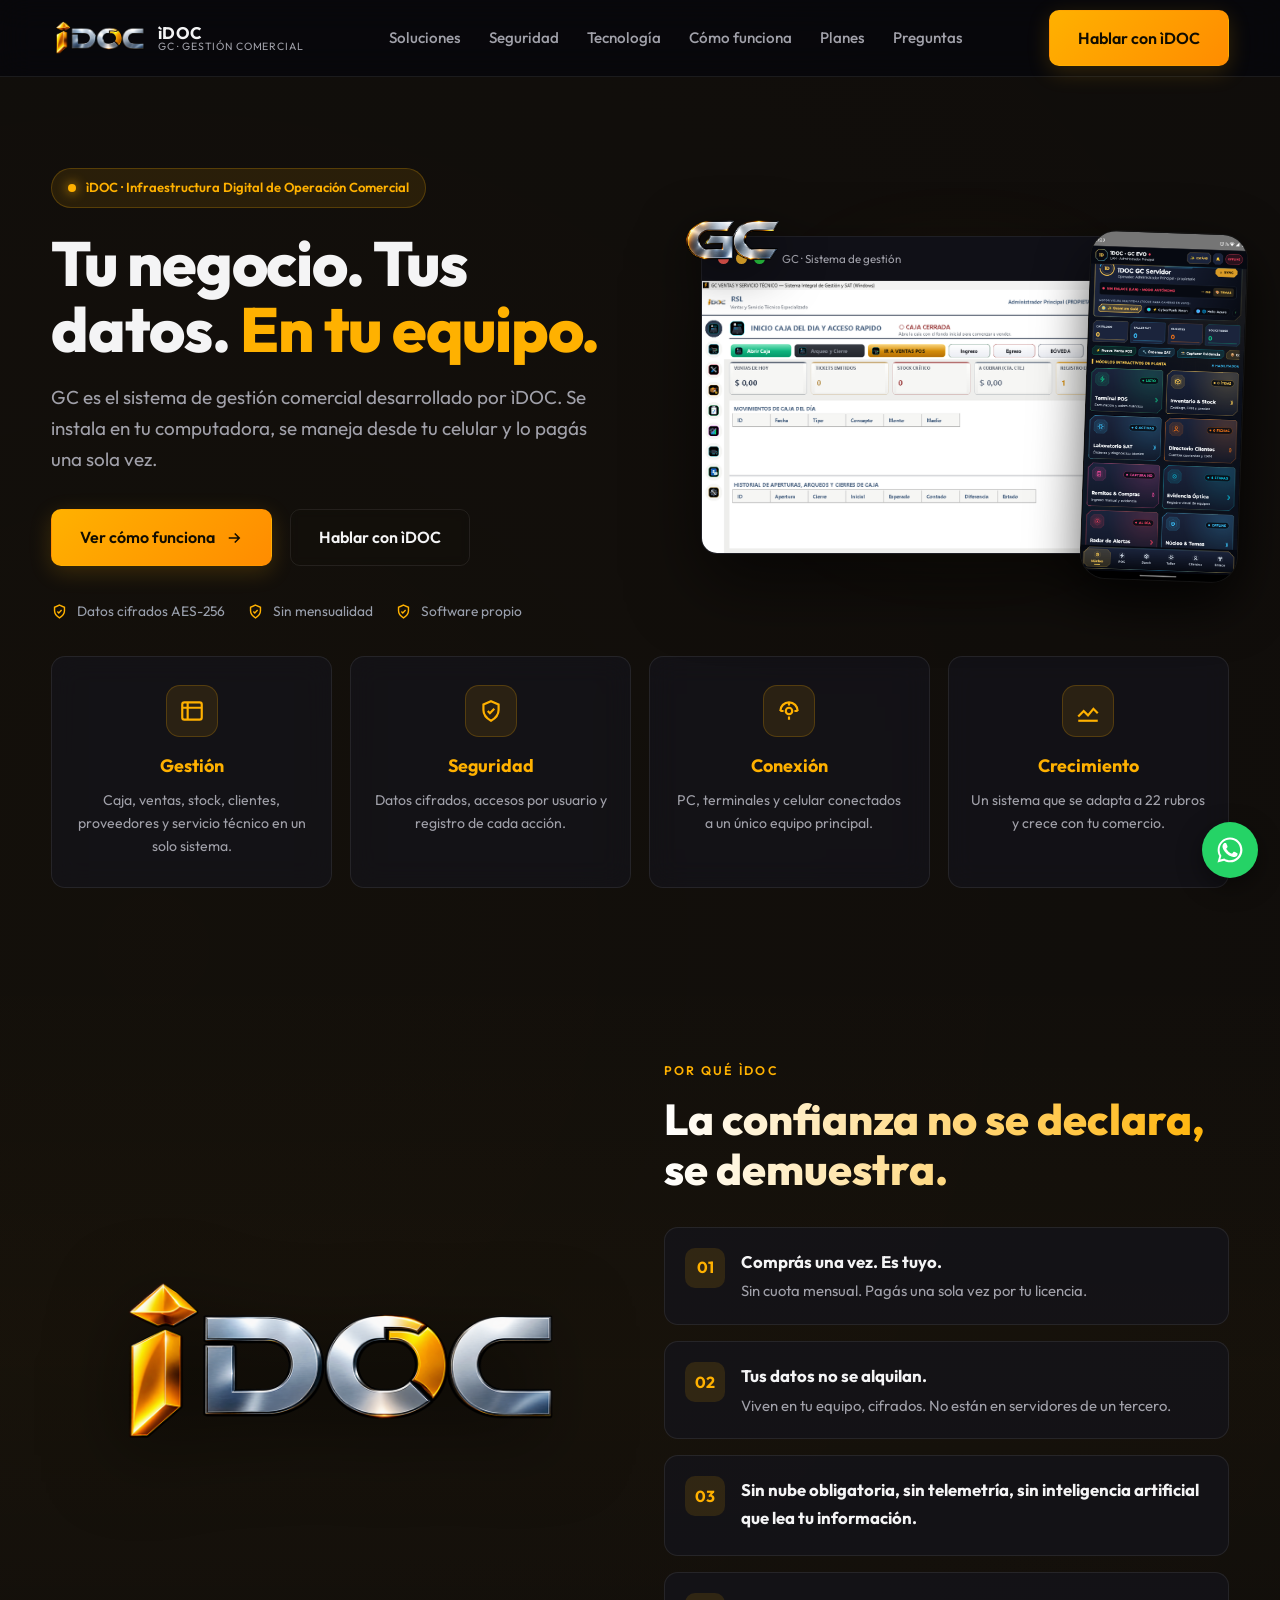
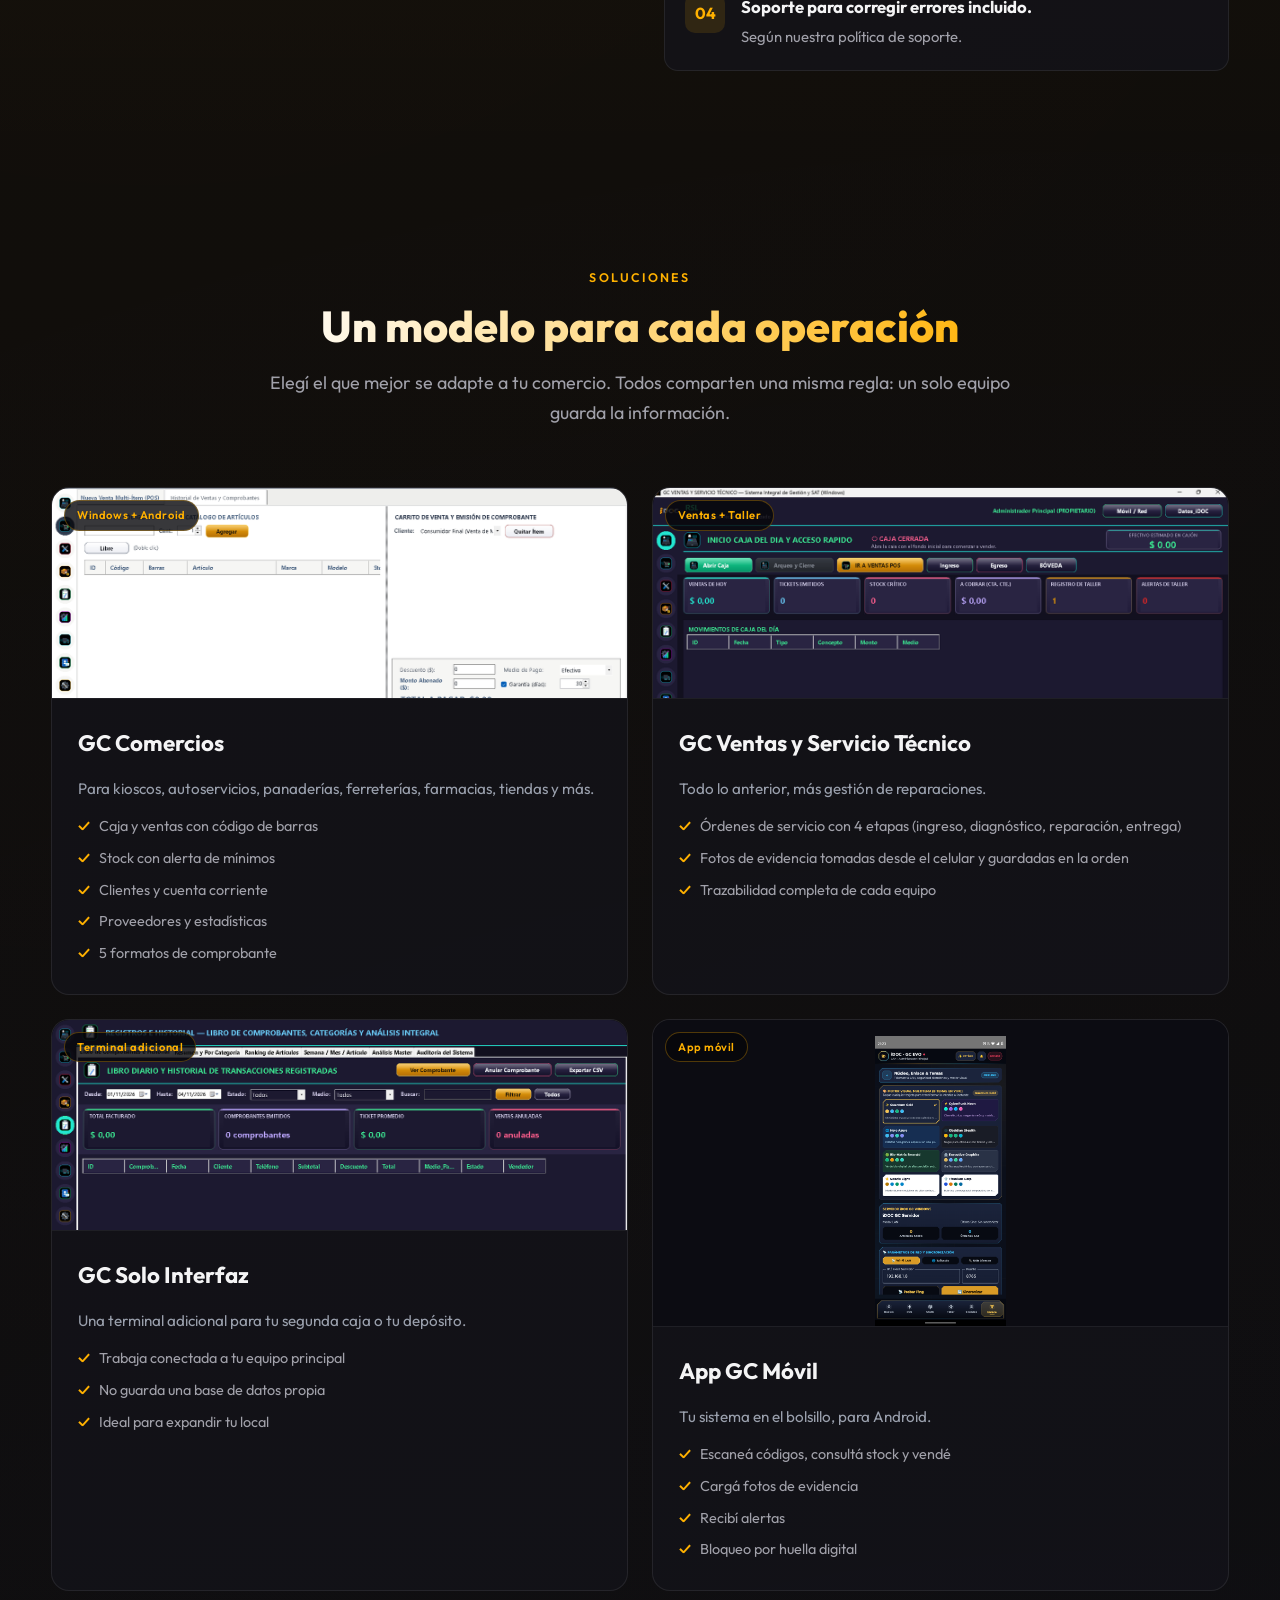
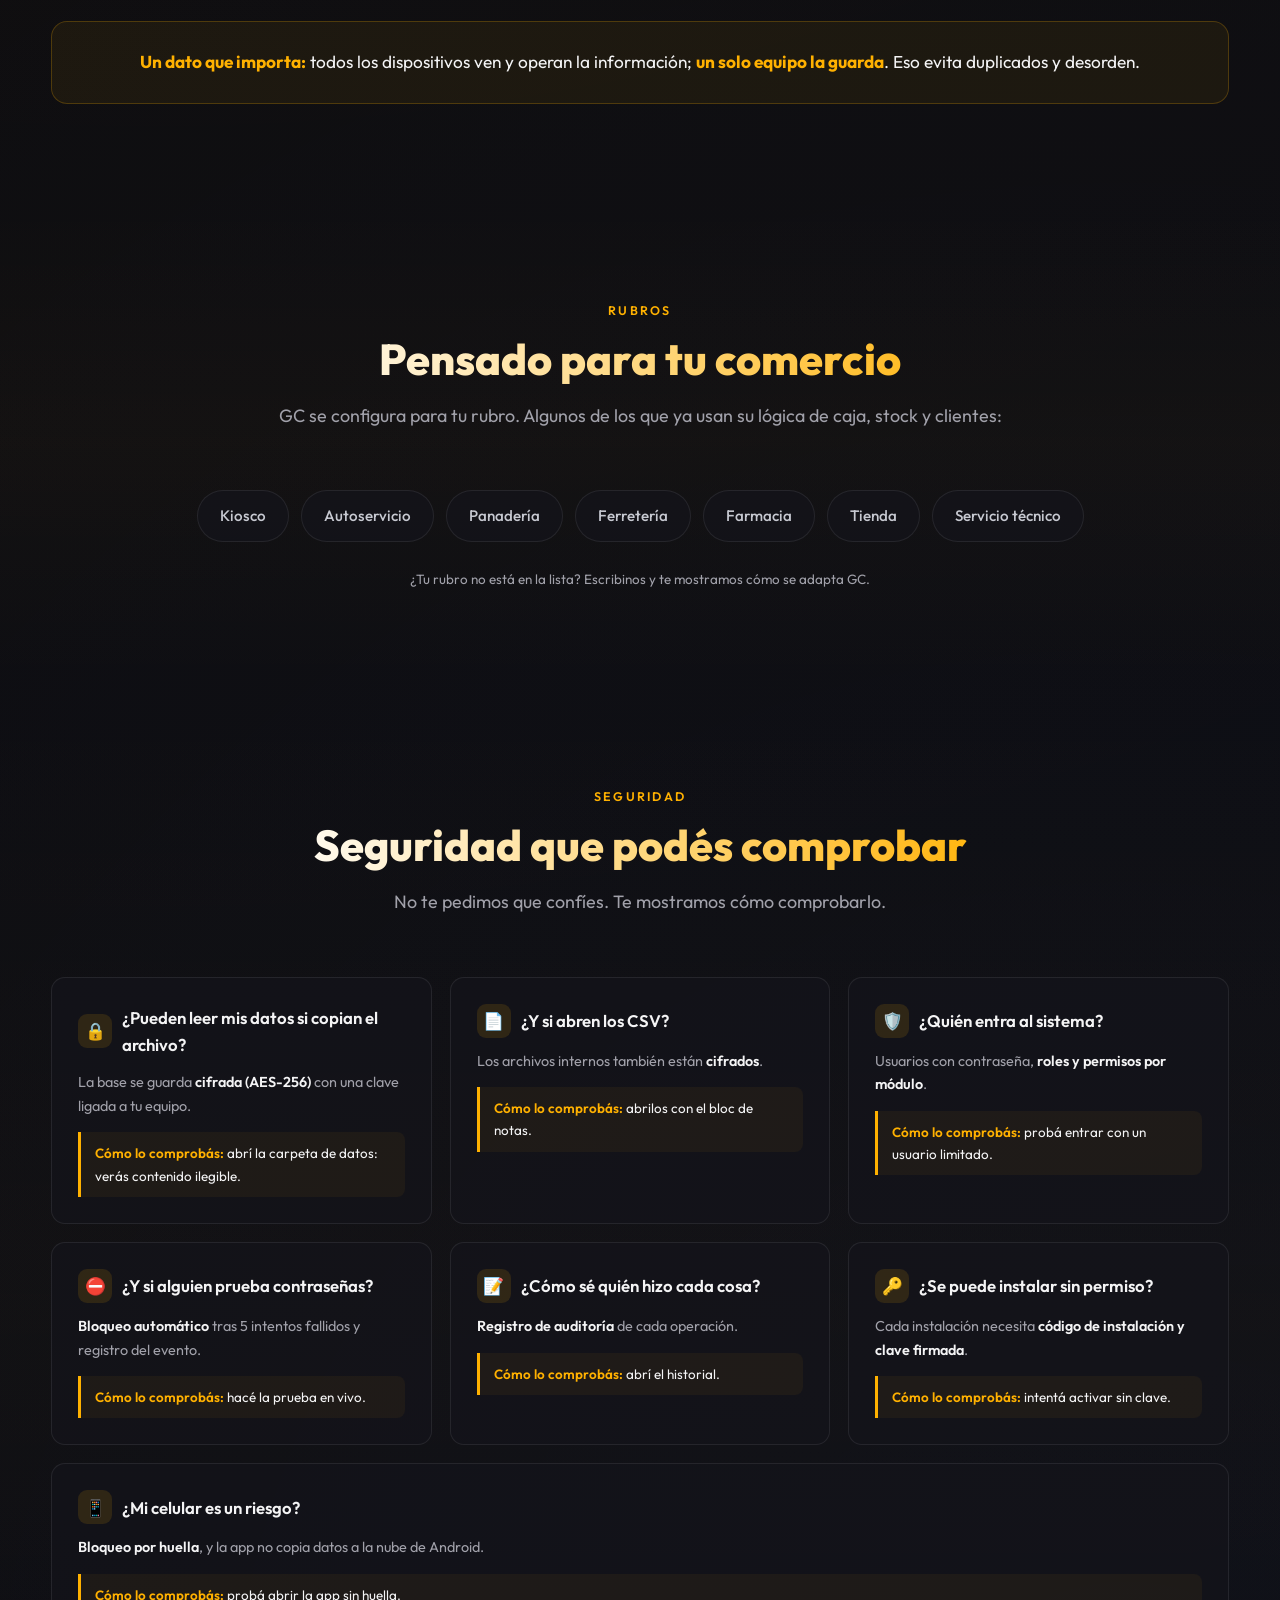
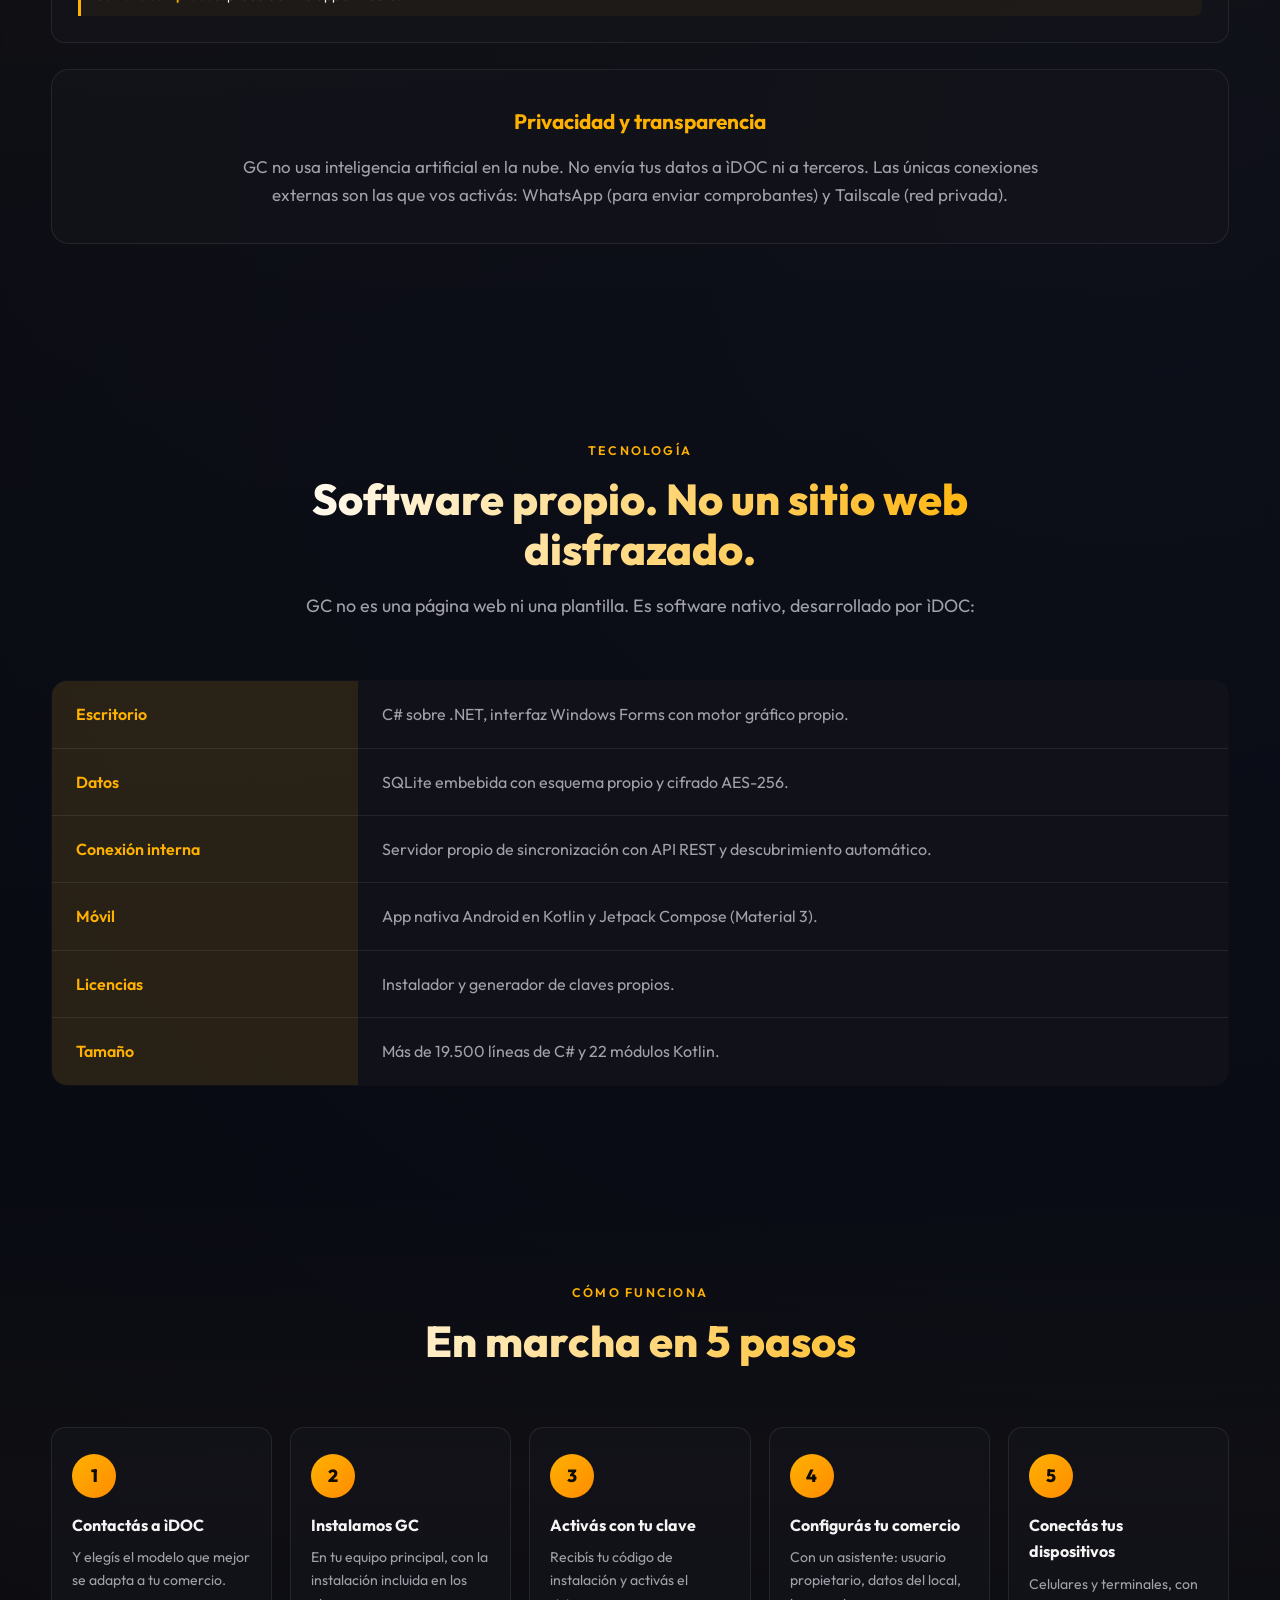
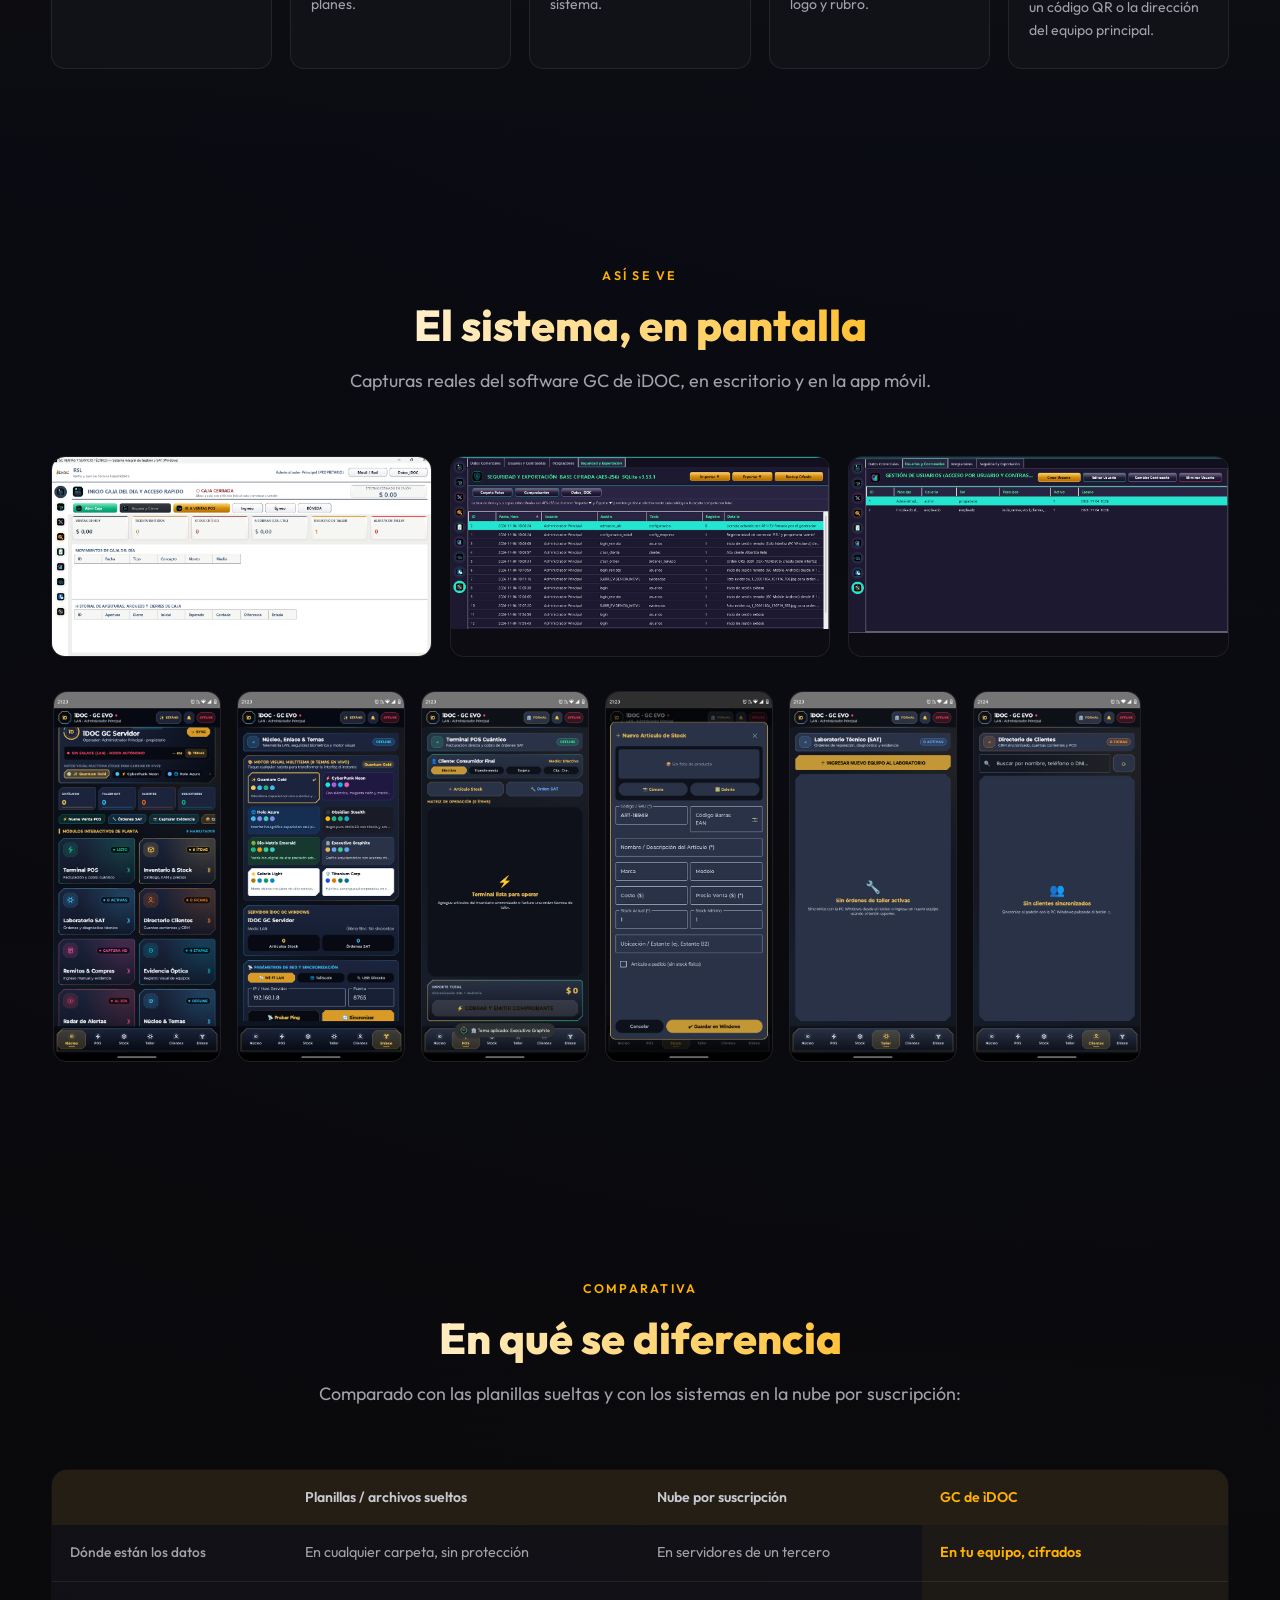
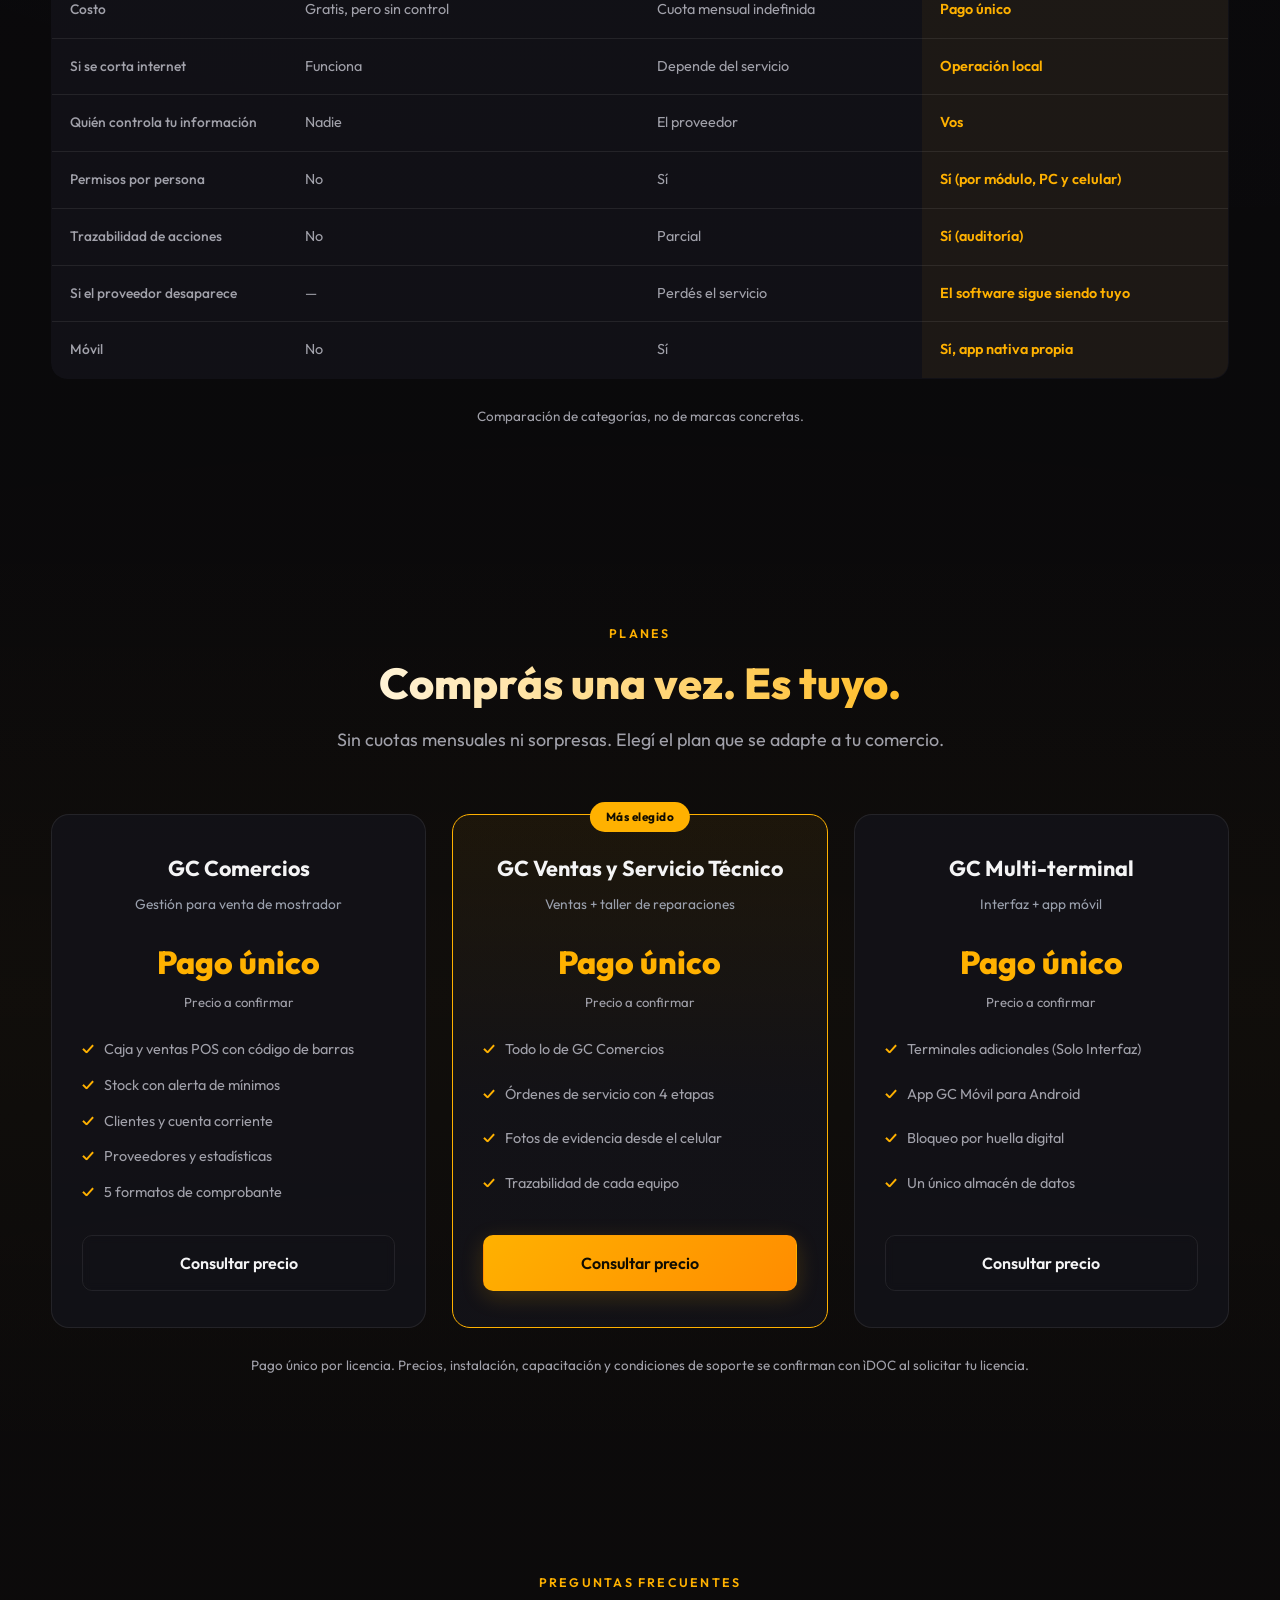
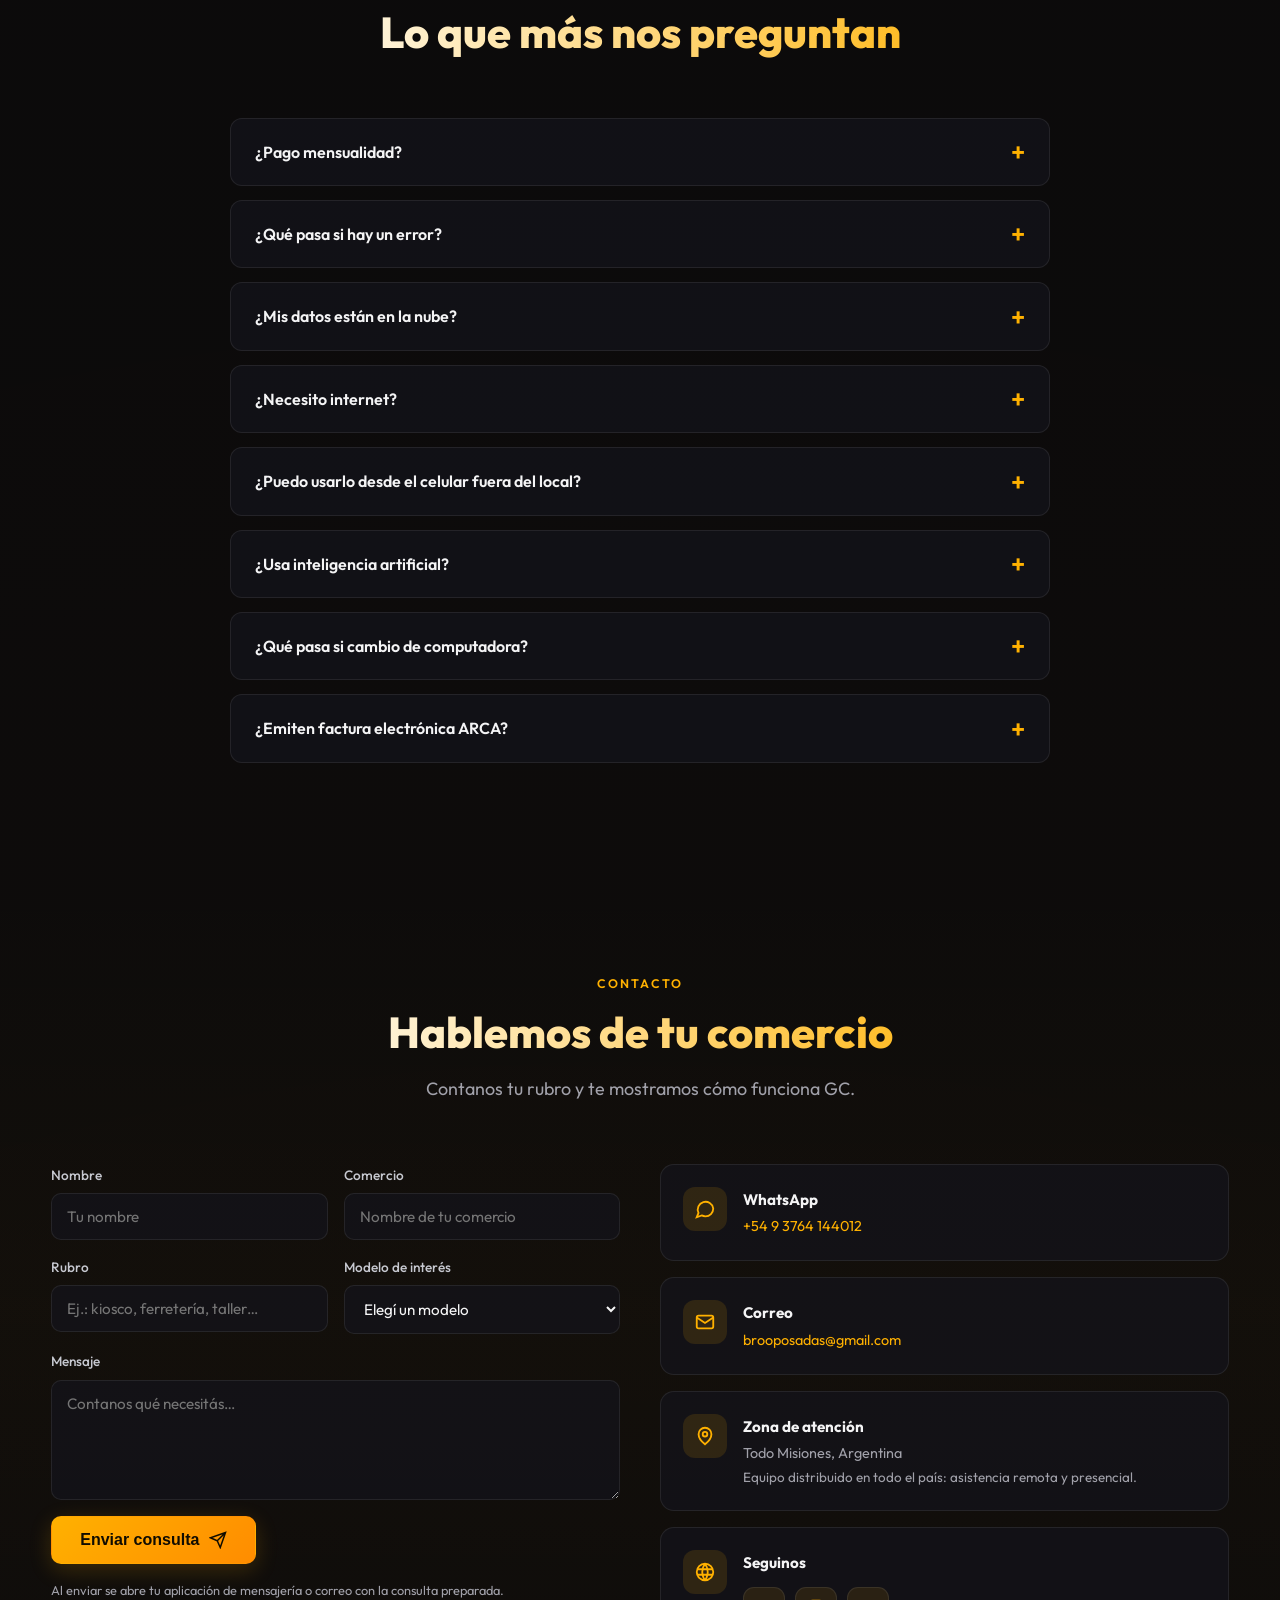
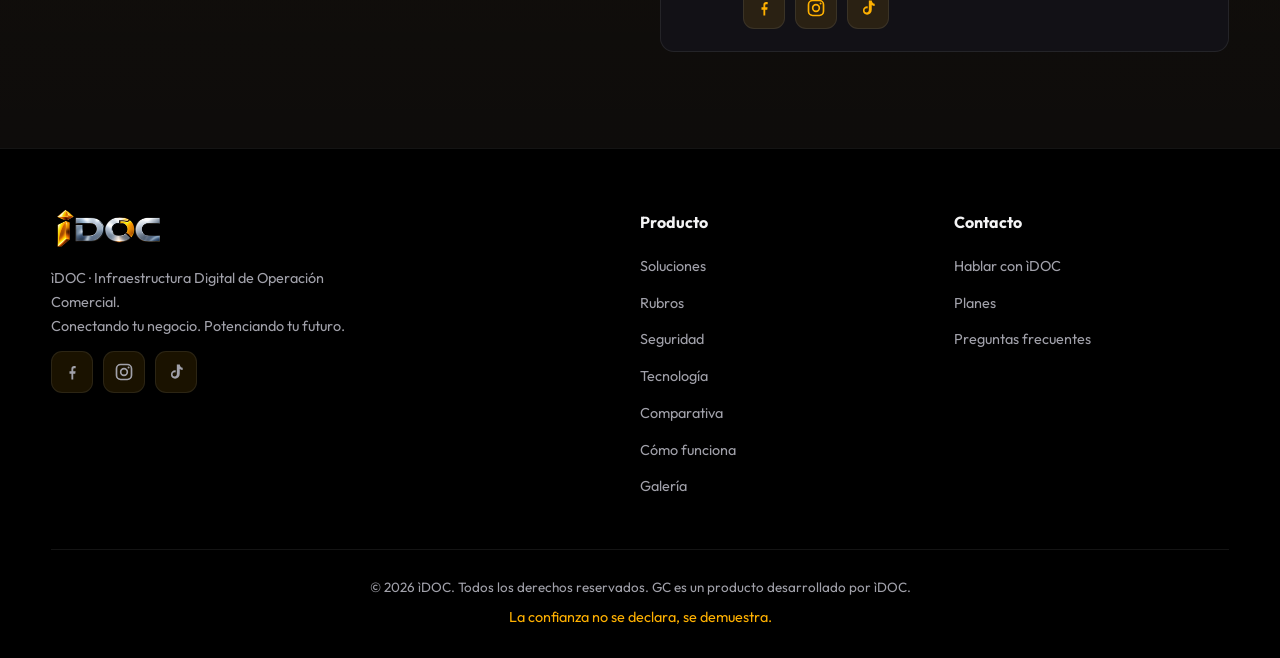
==== commit ee2806ec: "Agrega redes sociales, datos estructurados (SEO), seccion de rubros y comparativa" ====
--- a/index.html
+++ b/index.html
@@ -16,6 +16,55 @@
 
 <link rel="icon" type="image/png" href="assets/img/favicon.png">
 <link rel="apple-touch-icon" href="assets/img/apple-touch-icon.png">
+<link rel="canonical" href="https://rsbroo.github.io/idoc-gc/">
+<meta name="theme-color" content="#07070b">
+
+<!-- Twitter / X -->
+<meta name="twitter:card" content="summary_large_image">
+<meta name="twitter:title" content="GC de ìDOC · Tu negocio. Tus datos. En tu equipo.">
+<meta name="twitter:description" content="Sistema de gestión comercial propio: datos cifrados en tu equipo, app móvil y pago único.">
+<meta name="twitter:image" content="https://rsbroo.github.io/idoc-gc/assets/img/emblema-gc.png">
+
+<!-- Datos estructurados (SEO / resultados enriquecidos) -->
+<script type="application/ld+json">
+{
+  "@context": "https://schema.org",
+  "@graph": [
+    {
+      "@type": "Organization",
+      "name": "ìDOC",
+      "alternateName": "iDOC",
+      "description": "Infraestructura Digital de Operación Comercial",
+      "url": "https://rsbroo.github.io/idoc-gc/",
+      "email": "brooposadas@gmail.com",
+      "logo": "https://rsbroo.github.io/idoc-gc/assets/img/logo-idoc-nav.png",
+      "areaServed": ["Misiones", "Argentina"],
+      "sameAs": [
+        "https://www.facebook.com/share/1bE9HE62eN/",
+        "https://www.instagram.com/rs.misiones",
+        "https://www.tiktok.com/@rsmisiones"
+      ]
+    },
+    {
+      "@type": "SoftwareApplication",
+      "name": "GC de ìDOC",
+      "applicationCategory": "BusinessApplication",
+      "operatingSystem": "Windows, Android",
+      "description": "Sistema de gestión comercial para comercios y servicio técnico. Datos cifrados en tu equipo, app móvil y pago único.",
+      "url": "https://rsbroo.github.io/idoc-gc/"
+    },
+    {
+      "@type": "FAQPage",
+      "mainEntity": [
+        {"@type":"Question","name":"¿Pago mensualidad?","acceptedAnswer":{"@type":"Answer","text":"No. Es un pago único por tu licencia."}},
+        {"@type":"Question","name":"¿Mis datos están en la nube?","acceptedAnswer":{"@type":"Answer","text":"No. Están en tu equipo, cifrados."}},
+        {"@type":"Question","name":"¿Usa inteligencia artificial?","acceptedAnswer":{"@type":"Answer","text":"No incorpora inteligencia artificial que lea o procese tu información."}},
+        {"@type":"Question","name":"¿Emiten factura electrónica ARCA?","acceptedAnswer":{"@type":"Answer","text":"No en esta versión."}}
+      ]
+    }
+  ]
+}
+</script>
 
 <!--
   ════════════════════════════════════════════════════════════════
@@ -25,8 +74,8 @@
   Correo    : brooposadas@gmail.com
   Zona      : Todo Misiones · equipo distribuido en todo el país
               (asistencia remota y presencial).
-  Redes     : Facebook · Instagram · TikTok  → completar las URLs
-              de cada perfil en el objeto SOCIAL (fin del archivo).
+  Redes     : Facebook · Instagram · TikTok  ✔ configuradas
+              (objeto SOCIAL al final del archivo).
   ────────────────────────────────────────────────────────────────
   Pendiente: precios, política de soporte y demás ítems [###]
   señalados en los documentos.
@@ -372,6 +421,35 @@
     .footer-links ul li a:hover { color: var(--dorado); }
     .footer-bottom { text-align: center; padding-top: 26px; border-top: 1px solid var(--borde); color: var(--texto-mut); font-size: .84rem; }
     .footer-bottom .motto { color: var(--dorado); font-size: .9rem; margin-top: 8px; }
+
+    /* Rubros */
+    .rubros { display: flex; flex-wrap: wrap; gap: 12px; justify-content: center; max-width: 900px; margin: 0 auto; }
+    .rubro-chip { padding: 12px 22px; border-radius: 50px; background: var(--card); border: 1px solid var(--borde);
+        color: var(--plata); font-weight: 500; font-size: .95rem; transition: var(--trans); }
+    .rubro-chip:hover { border-color: var(--borde-dorado); color: var(--dorado); transform: translateY(-2px); }
+
+    /* Comparativa */
+    .table-wrap { overflow-x: auto; border-radius: 16px; }
+    .compare { width: 100%; border-collapse: collapse; background: var(--card); border: 1px solid var(--borde);
+        border-radius: 16px; overflow: hidden; min-width: 660px; }
+    .compare th, .compare td { padding: 16px 18px; text-align: left; border-bottom: 1px solid var(--borde); vertical-align: top; }
+    .compare thead th { background: rgba(255,177,0,.08); color: var(--plata); font-weight: 600; font-size: .88rem; }
+    .compare tbody th { color: var(--texto-mut); font-weight: 500; font-size: .86rem; width: 20%; }
+    .compare td { color: var(--texto-mut); font-size: .9rem; }
+    .compare td.gc { color: var(--dorado); background: rgba(255,177,0,.05); font-weight: 600; }
+    .compare thead th.gc { color: var(--dorado); }
+    .compare tr:last-child td, .compare tr:last-child th { border-bottom: none; }
+
+    /* WhatsApp flotante + volver arriba */
+    .wa-float { position: fixed; right: 22px; bottom: 22px; z-index: 1100; width: 56px; height: 56px; border-radius: 50%;
+        background: #25d366; display: grid; place-items: center; box-shadow: 0 8px 26px rgba(0,0,0,.45); transition: var(--trans); }
+    .wa-float:hover { transform: translateY(-3px) scale(1.05); }
+    .wa-float svg { width: 30px; height: 30px; fill: #fff; }
+    .to-top { position: fixed; right: 27px; bottom: 92px; z-index: 1090; width: 44px; height: 44px; border-radius: 50%;
+        background: var(--card-2); border: 1px solid var(--borde); color: var(--texto-mut); display: grid; place-items: center;
+        cursor: pointer; opacity: 0; pointer-events: none; transition: var(--trans); font-size: 1.1rem; }
+    .to-top.show { opacity: 1; pointer-events: auto; }
+    .to-top:hover { color: var(--dorado); border-color: var(--borde-dorado); }
 
     /* Reveal */
     .reveal { opacity: 0; transform: translateY(26px); transition: opacity .6s ease, transform .6s ease; }
@@ -620,6 +698,27 @@
     </div>
 </section>
 
+<!-- Rubros -->
+<section class="section section--tint" id="rubros">
+    <div class="container">
+        <div class="sec-head reveal">
+            <span class="sec-eyebrow">Rubros</span>
+            <h2>Pensado para tu comercio</h2>
+            <p>GC se configura para tu rubro. Algunos de los que ya usan su lógica de caja, stock y clientes:</p>
+        </div>
+        <div class="rubros reveal">
+            <span class="rubro-chip">Kiosco</span>
+            <span class="rubro-chip">Autoservicio</span>
+            <span class="rubro-chip">Panadería</span>
+            <span class="rubro-chip">Ferretería</span>
+            <span class="rubro-chip">Farmacia</span>
+            <span class="rubro-chip">Tienda</span>
+            <span class="rubro-chip">Servicio técnico</span>
+        </div>
+        <p class="price-foot reveal">¿Tu rubro no está en la lista? Escribinos y te mostramos cómo se adapta GC.</p>
+    </div>
+</section>
+
 <!-- Seguridad -->
 <section class="section section--tint" id="seguridad">
     <div class="container">
@@ -726,21 +825,51 @@
         </div>
 
         <div class="gallery-desktop reveal">
-            <div class="shot"><img src="assets/img/gc-escritorio-1.png" alt="Captura de GC"></div>
-            <div class="shot"><img src="assets/img/gc-escritorio-5.png" alt="Captura de GC"></div>
-            <div class="shot"><img src="assets/img/gc-escritorio-6.png" alt="Captura de GC"></div>
+            <div class="shot"><img src="assets/img/gc-escritorio-1.png" alt="Captura de GC" loading="lazy" decoding="async"></div>
+            <div class="shot"><img src="assets/img/gc-escritorio-5.png" alt="Captura de GC" loading="lazy" decoding="async"></div>
+            <div class="shot"><img src="assets/img/gc-escritorio-6.png" alt="Captura de GC" loading="lazy" decoding="async"></div>
         </div>
 
         <div style="margin-top: 28px;">
             <div class="gallery-mobile reveal">
-                <div class="shot"><img src="assets/img/gc-app-1.png" alt="App GC Móvil"></div>
-                <div class="shot"><img src="assets/img/gc-app-2.png" alt="App GC Móvil"></div>
-                <div class="shot"><img src="assets/img/gc-app-3.png" alt="App GC Móvil"></div>
-                <div class="shot"><img src="assets/img/gc-app-4.png" alt="App GC Móvil"></div>
-                <div class="shot"><img src="assets/img/gc-app-5.png" alt="App GC Móvil"></div>
-                <div class="shot"><img src="assets/img/gc-app-6.png" alt="App GC Móvil"></div>
-            </div>
-        </div>
+                <div class="shot"><img src="assets/img/gc-app-1.png" alt="App GC Móvil" loading="lazy" decoding="async"></div>
+                <div class="shot"><img src="assets/img/gc-app-2.png" alt="App GC Móvil" loading="lazy" decoding="async"></div>
+                <div class="shot"><img src="assets/img/gc-app-3.png" alt="App GC Móvil" loading="lazy" decoding="async"></div>
+                <div class="shot"><img src="assets/img/gc-app-4.png" alt="App GC Móvil" loading="lazy" decoding="async"></div>
+                <div class="shot"><img src="assets/img/gc-app-5.png" alt="App GC Móvil" loading="lazy" decoding="async"></div>
+                <div class="shot"><img src="assets/img/gc-app-6.png" alt="App GC Móvil" loading="lazy" decoding="async"></div>
+            </div>
+        </div>
+    </div>
+</section>
+
+<!-- Comparativa -->
+<section class="section" id="comparativa">
+    <div class="container">
+        <div class="sec-head reveal">
+            <span class="sec-eyebrow">Comparativa</span>
+            <h2>En qué se diferencia</h2>
+            <p>Comparado con las planillas sueltas y con los sistemas en la nube por suscripción:</p>
+        </div>
+
+        <div class="table-wrap reveal">
+            <table class="compare">
+                <thead>
+                    <tr><th></th><th>Planillas / archivos sueltos</th><th>Nube por suscripción</th><th class="gc">GC de ìDOC</th></tr>
+                </thead>
+                <tbody>
+                    <tr><th>Dónde están los datos</th><td>En cualquier carpeta, sin protección</td><td>En servidores de un tercero</td><td class="gc">En tu equipo, cifrados</td></tr>
+                    <tr><th>Costo</th><td>Gratis, pero sin control</td><td>Cuota mensual indefinida</td><td class="gc">Pago único</td></tr>
+                    <tr><th>Si se corta internet</th><td>Funciona</td><td>Depende del servicio</td><td class="gc">Operación local</td></tr>
+                    <tr><th>Quién controla tu información</th><td>Nadie</td><td>El proveedor</td><td class="gc">Vos</td></tr>
+                    <tr><th>Permisos por persona</th><td>No</td><td>Sí</td><td class="gc">Sí (por módulo, PC y celular)</td></tr>
+                    <tr><th>Trazabilidad de acciones</th><td>No</td><td>Parcial</td><td class="gc">Sí (auditoría)</td></tr>
+                    <tr><th>Si el proveedor desaparece</th><td>—</td><td>Perdés el servicio</td><td class="gc">El software sigue siendo tuyo</td></tr>
+                    <tr><th>Móvil</th><td>No</td><td>Sí</td><td class="gc">Sí, app nativa propia</td></tr>
+                </tbody>
+            </table>
+        </div>
+        <p class="price-foot reveal">Comparación de categorías, no de marcas concretas.</p>
     </div>
 </section>
 
@@ -945,8 +1074,10 @@
                 <h4>Producto</h4>
                 <ul>
                     <li><a href="#soluciones">Soluciones</a></li>
+                    <li><a href="#rubros">Rubros</a></li>
                     <li><a href="#seguridad">Seguridad</a></li>
                     <li><a href="#tecnologia">Tecnología</a></li>
+                    <li><a href="#comparativa">Comparativa</a></li>
                     <li><a href="#como-funciona">Cómo funciona</a></li>
                     <li><a href="#galeria">Galería</a></li>
                 </ul>
@@ -967,6 +1098,14 @@
     </div>
 </footer>
 
+<!-- WhatsApp flotante -->
+<a class="wa-float" id="waFloat" href="https://wa.me/5493764144012" target="_blank" rel="noopener" aria-label="Contactar por WhatsApp">
+    <svg viewBox="0 0 24 24"><path d="M17.47 14.38c-.3-.15-1.76-.87-2.03-.97-.27-.1-.47-.15-.67.15-.2.3-.77.97-.94 1.17-.17.2-.35.22-.65.07-.3-.15-1.26-.46-2.4-1.48-.89-.79-1.49-1.77-1.66-2.07-.17-.3-.02-.46.13-.61.13-.13.3-.35.45-.52.15-.17.2-.3.3-.5.1-.2.05-.37-.02-.52-.07-.15-.67-1.62-.92-2.22-.24-.58-.49-.5-.67-.51h-.57c-.2 0-.52.07-.79.37-.27.3-1.04 1.02-1.04 2.48s1.07 2.88 1.22 3.08c.15.2 2.1 3.2 5.08 4.49.71.31 1.26.49 1.69.63.71.23 1.36.2 1.87.12.57-.09 1.76-.72 2.01-1.41.25-.7.25-1.29.17-1.41-.07-.13-.27-.2-.57-.35z"/><path d="M12.04 2C6.58 2 2.13 6.45 2.13 11.91c0 1.75.46 3.45 1.32 4.95L2 22l5.28-1.38c1.45.79 3.08 1.21 4.76 1.21 5.46 0 9.91-4.45 9.91-9.91S17.5 2 12.04 2zm0 18.15c-1.53 0-3.03-.41-4.34-1.19l-.31-.18-3.13.82.84-3.05-.2-.32a8.22 8.22 0 01-1.22-4.32c0-4.54 3.7-8.24 8.24-8.24s8.24 3.7 8.24 8.24-3.7 8.24-8.24 8.24z"/></svg>
+</a>
+
+<!-- Volver arriba -->
+<button class="to-top" id="toTop" aria-label="Volver arriba">↑</button>
+
 <script>
     /* ── Datos comerciales ─────────────────────────────────────── */
     const WHATSAPP = "5493764144012";            // wa.me usa 549 + número
@@ -974,9 +1113,9 @@
     const EMAIL = "brooposadas@gmail.com";
     const CIUDAD = "Todo Misiones, Argentina";
     const SOCIAL = [
-        { name: 'Facebook',  url: '' /* TODO: completar URL del perfil */ },
-        { name: 'Instagram', url: '' /* TODO: completar URL del perfil */ },
-        { name: 'TikTok',    url: '' /* TODO: completar URL del perfil */ }
+        { name: 'Facebook',  url: 'https://www.facebook.com/share/1bE9HE62eN/' },
+        { name: 'Instagram', url: 'https://www.instagram.com/rs.misiones' },
+        { name: 'TikTok',    url: 'https://www.tiktok.com/@rsmisiones' }
     ];
 
     /* Iconos SVG de redes sociales */
@@ -1006,6 +1145,8 @@
         if (wa) { wa.textContent = WHATSAPP_LABEL; wa.href = 'https://wa.me/' + WHATSAPP; }
         if (mail) { mail.textContent = EMAIL; mail.href = 'mailto:' + EMAIL; }
         if (zona && CIUDAD) zona.textContent = CIUDAD;
+        const waFloat = document.getElementById('waFloat');
+        if (waFloat) waFloat.href = 'https://wa.me/' + WHATSAPP + '?text=' + encodeURIComponent('Hola ìDOC 👋 Quiero información sobre GC');
         renderSocial('socialRow');
         renderSocial('socialRowFooter');
     }
@@ -1028,6 +1169,13 @@
     window.addEventListener('scroll', () => {
         header.classList.toggle('scrolled', window.scrollY > 30);
     });
+
+    /* ── Botón volver arriba ────────────────────────────────────── */
+    const toTop = document.getElementById('toTop');
+    if (toTop) {
+        toTop.addEventListener('click', () => window.scrollTo({ top: 0, behavior: 'smooth' }));
+        window.addEventListener('scroll', () => toTop.classList.toggle('show', window.scrollY > 600));
+    }
 
     /* ── Smooth scroll (respetando header fijo) ─────────────────── */
     document.querySelectorAll('a[href^="#"]').forEach(a => {
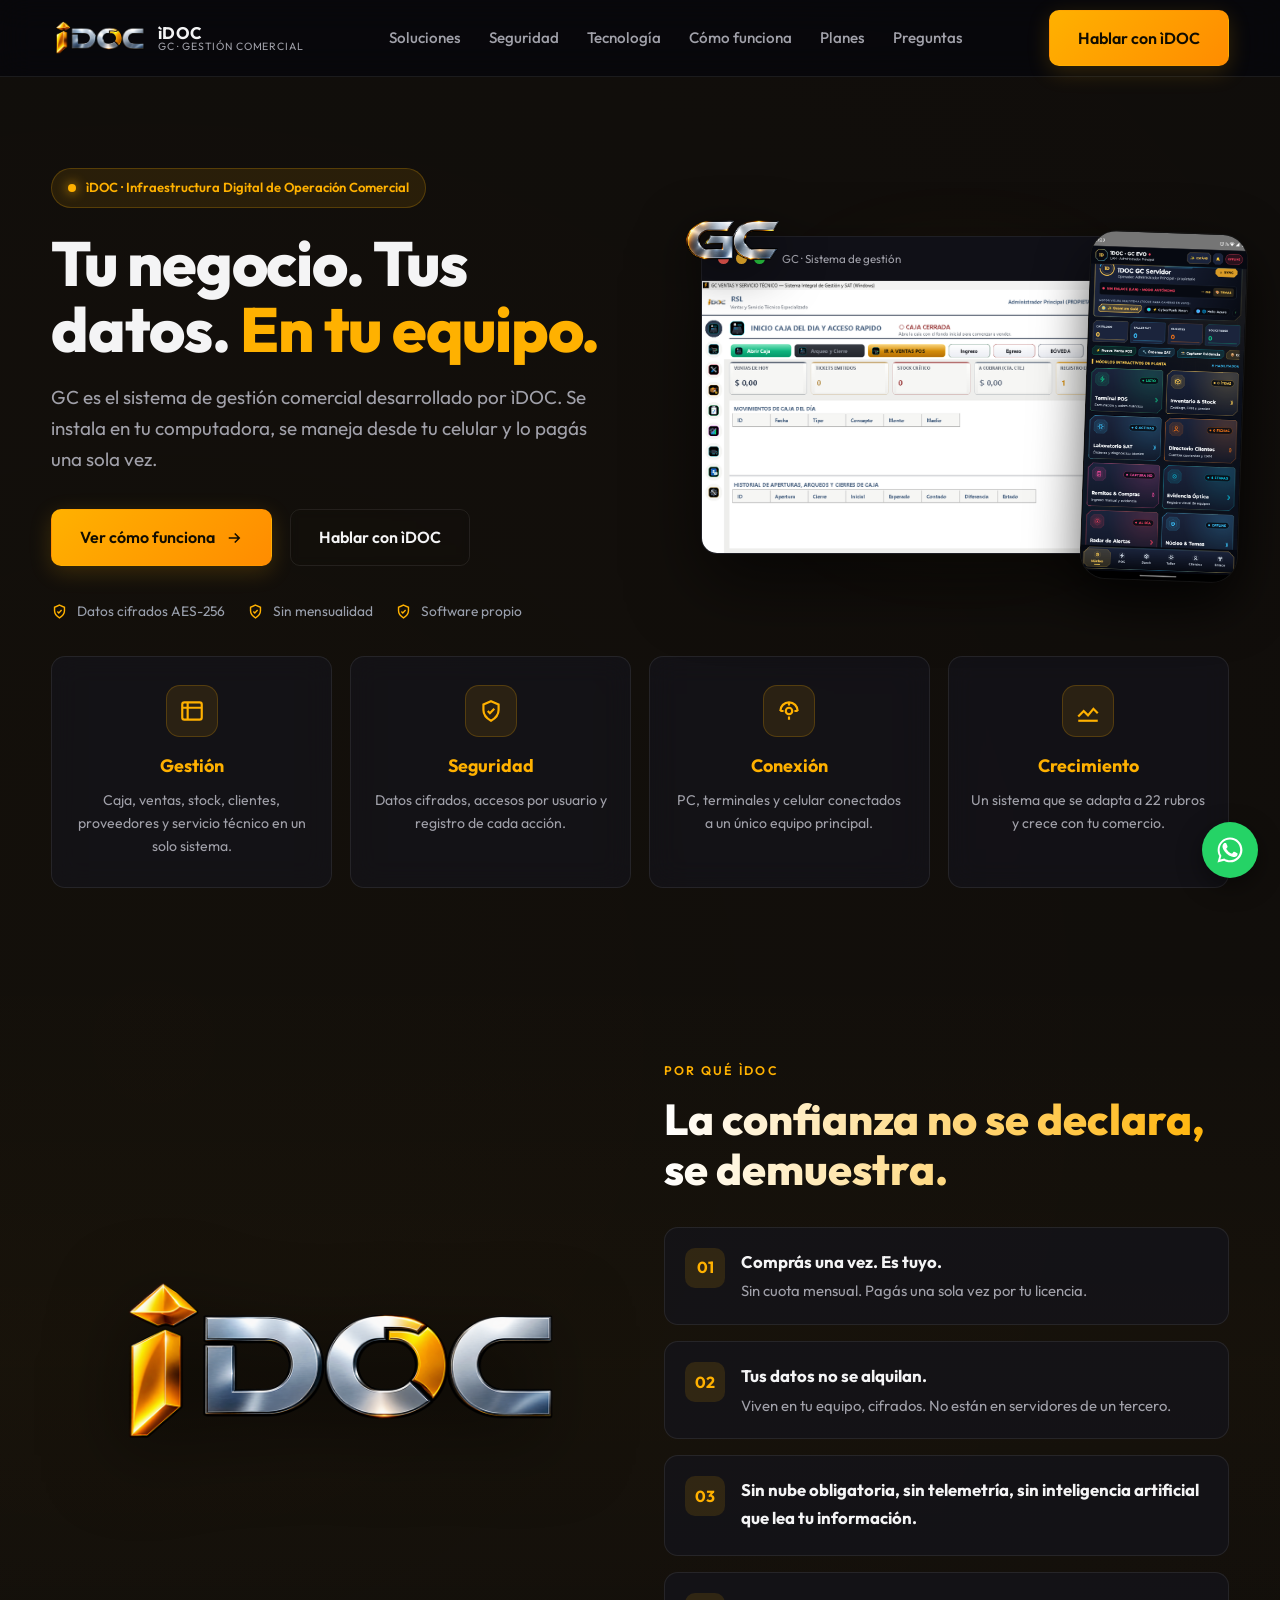
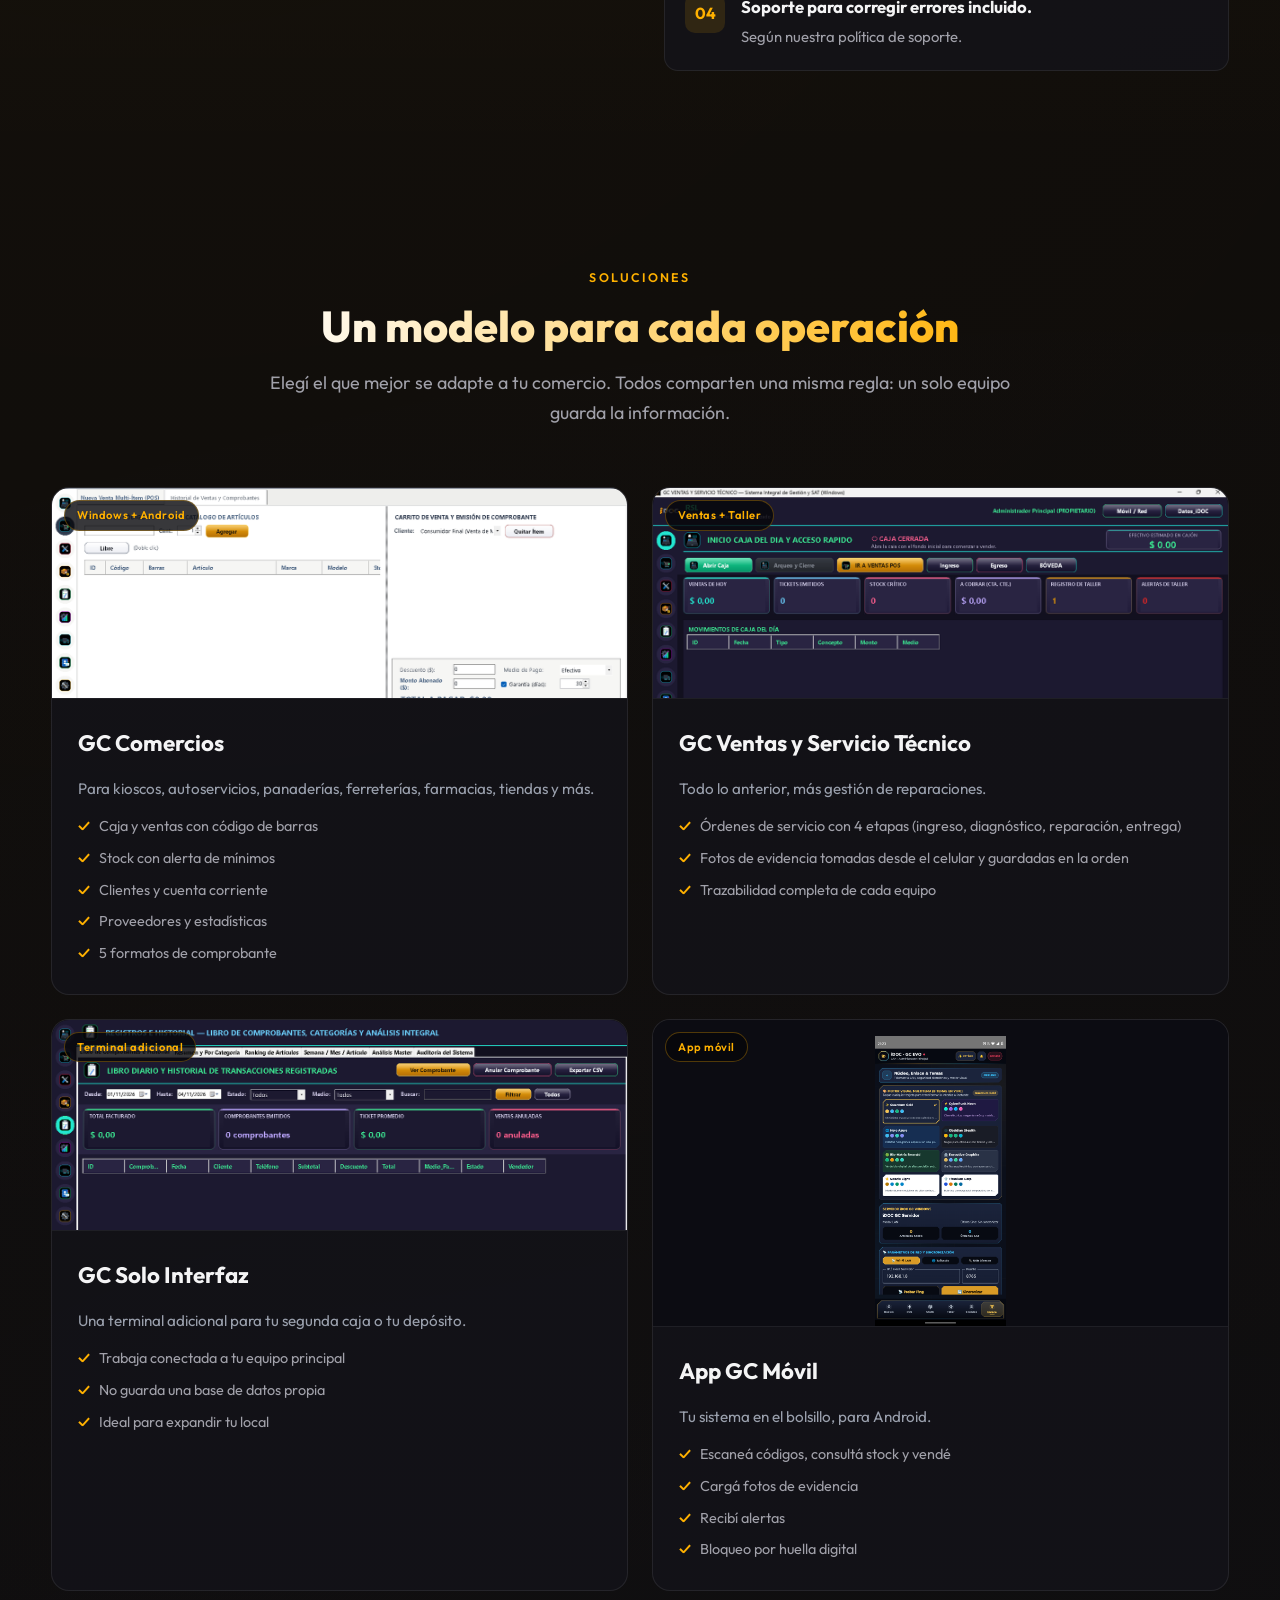
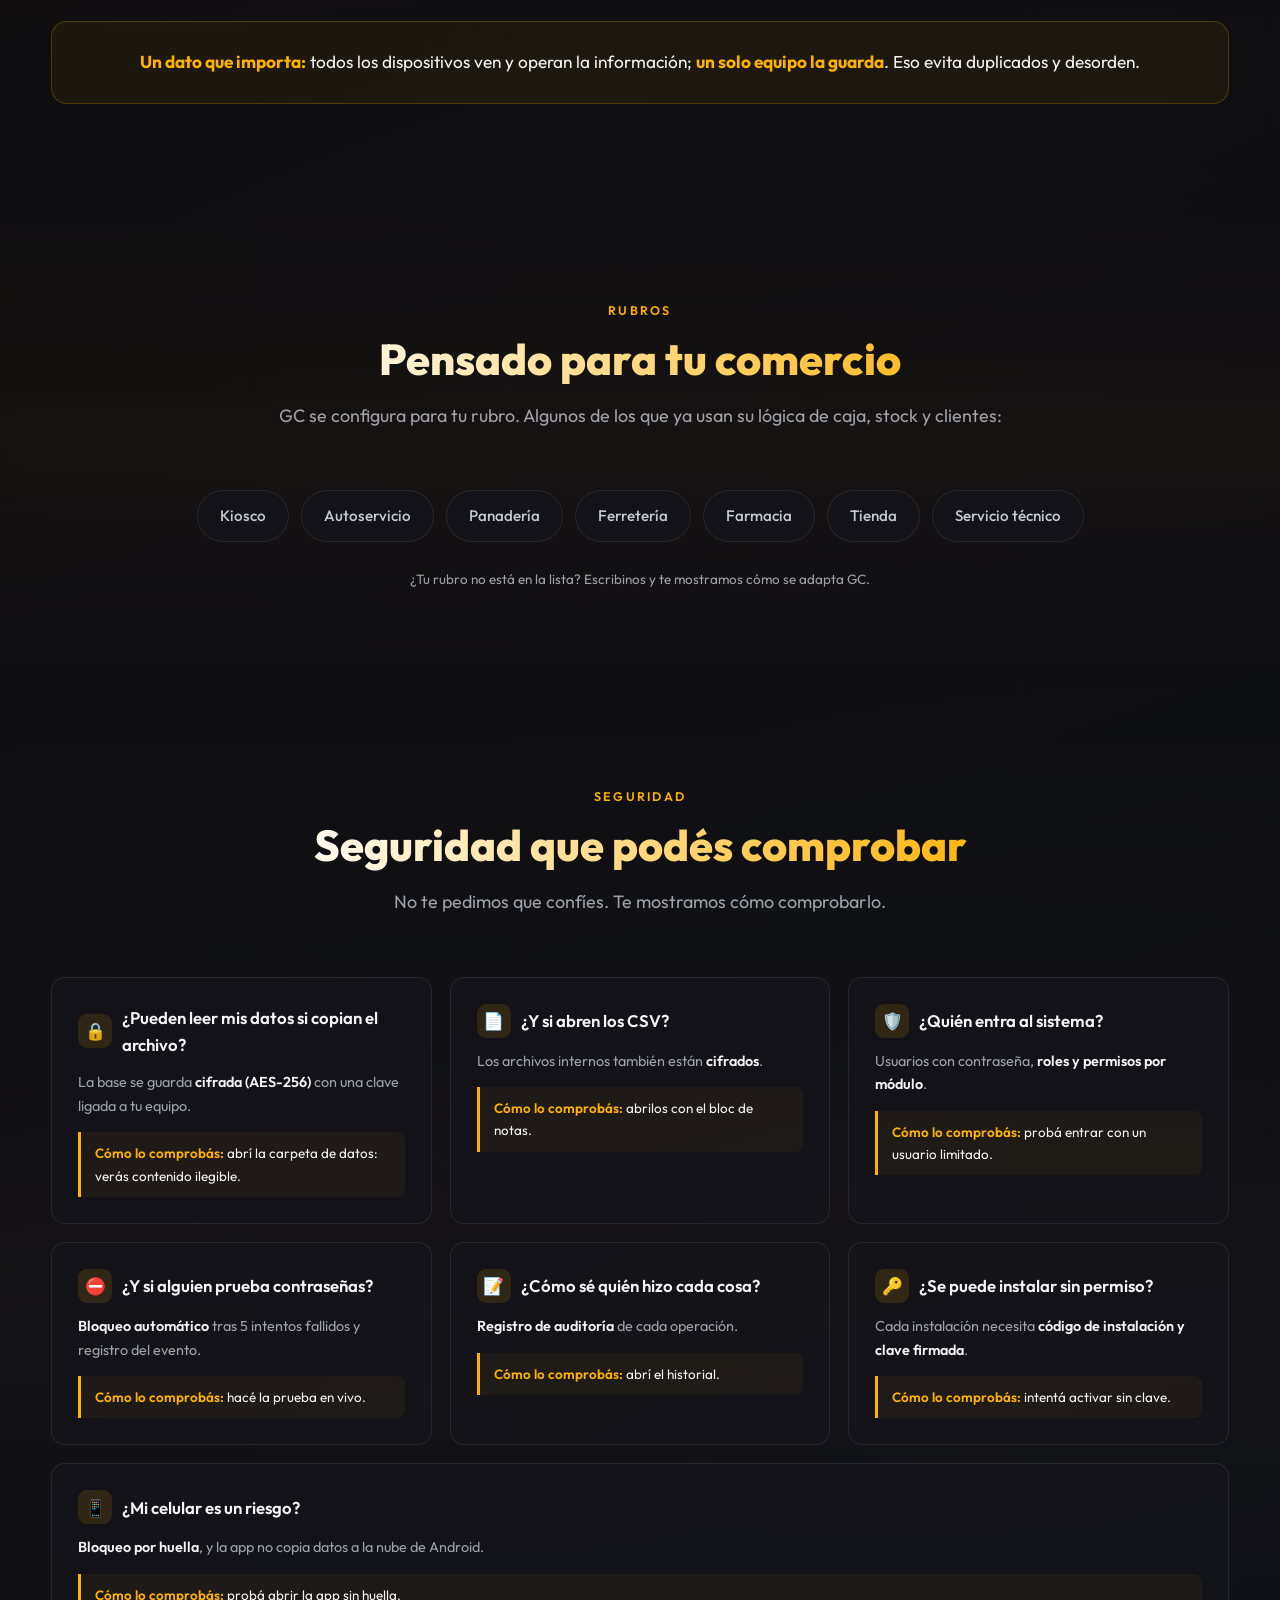
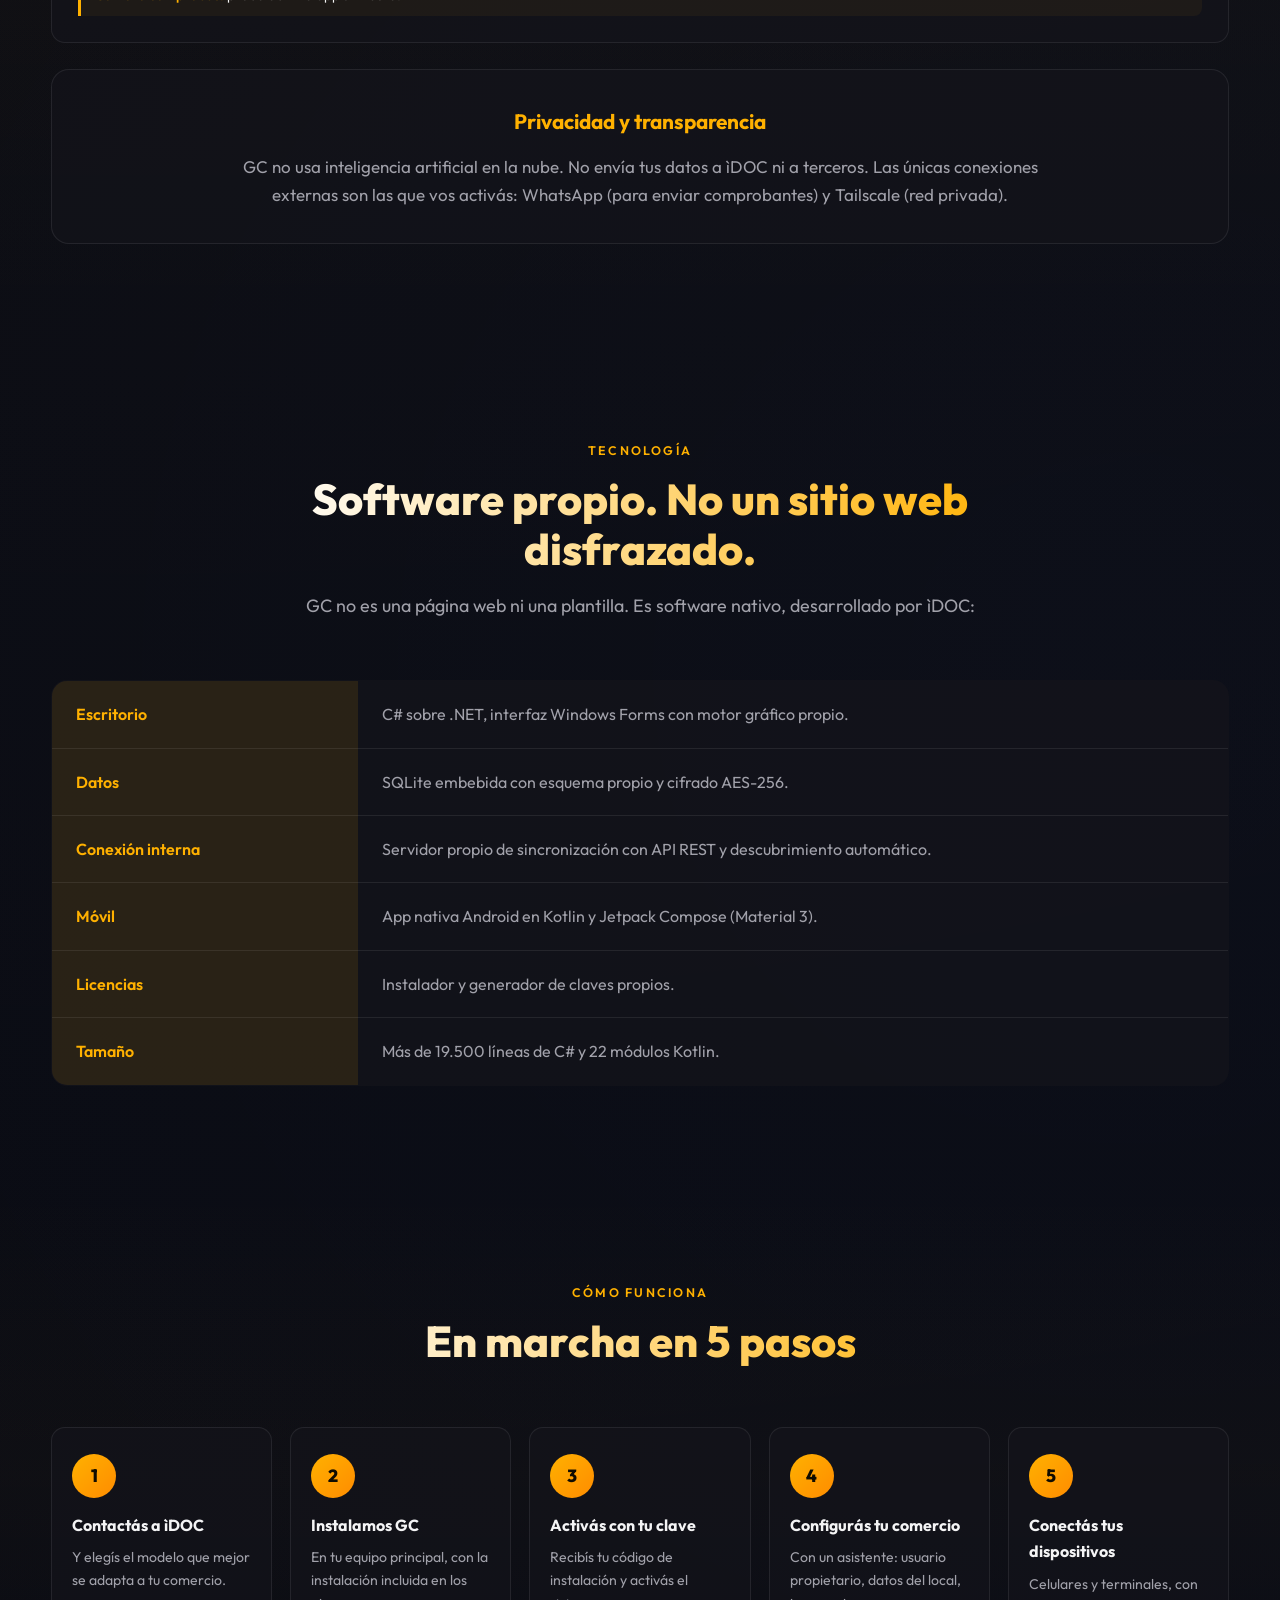
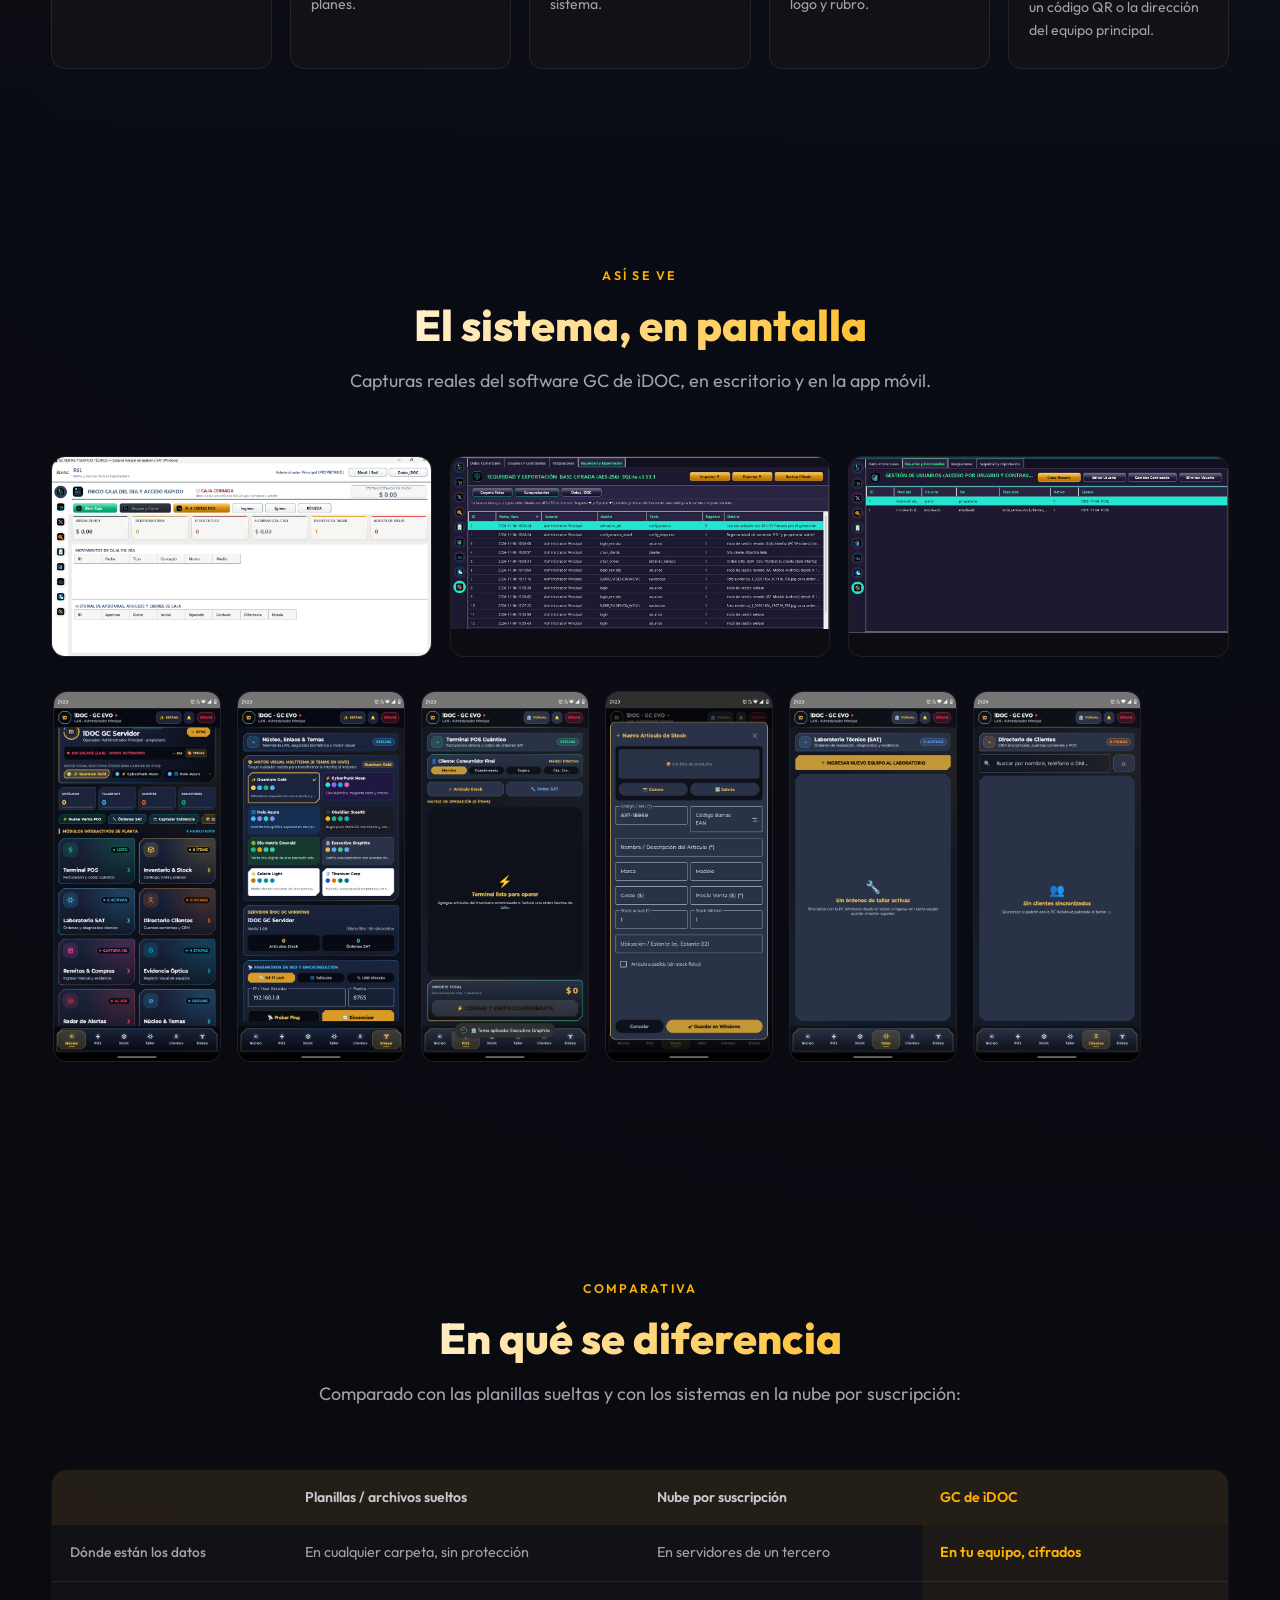
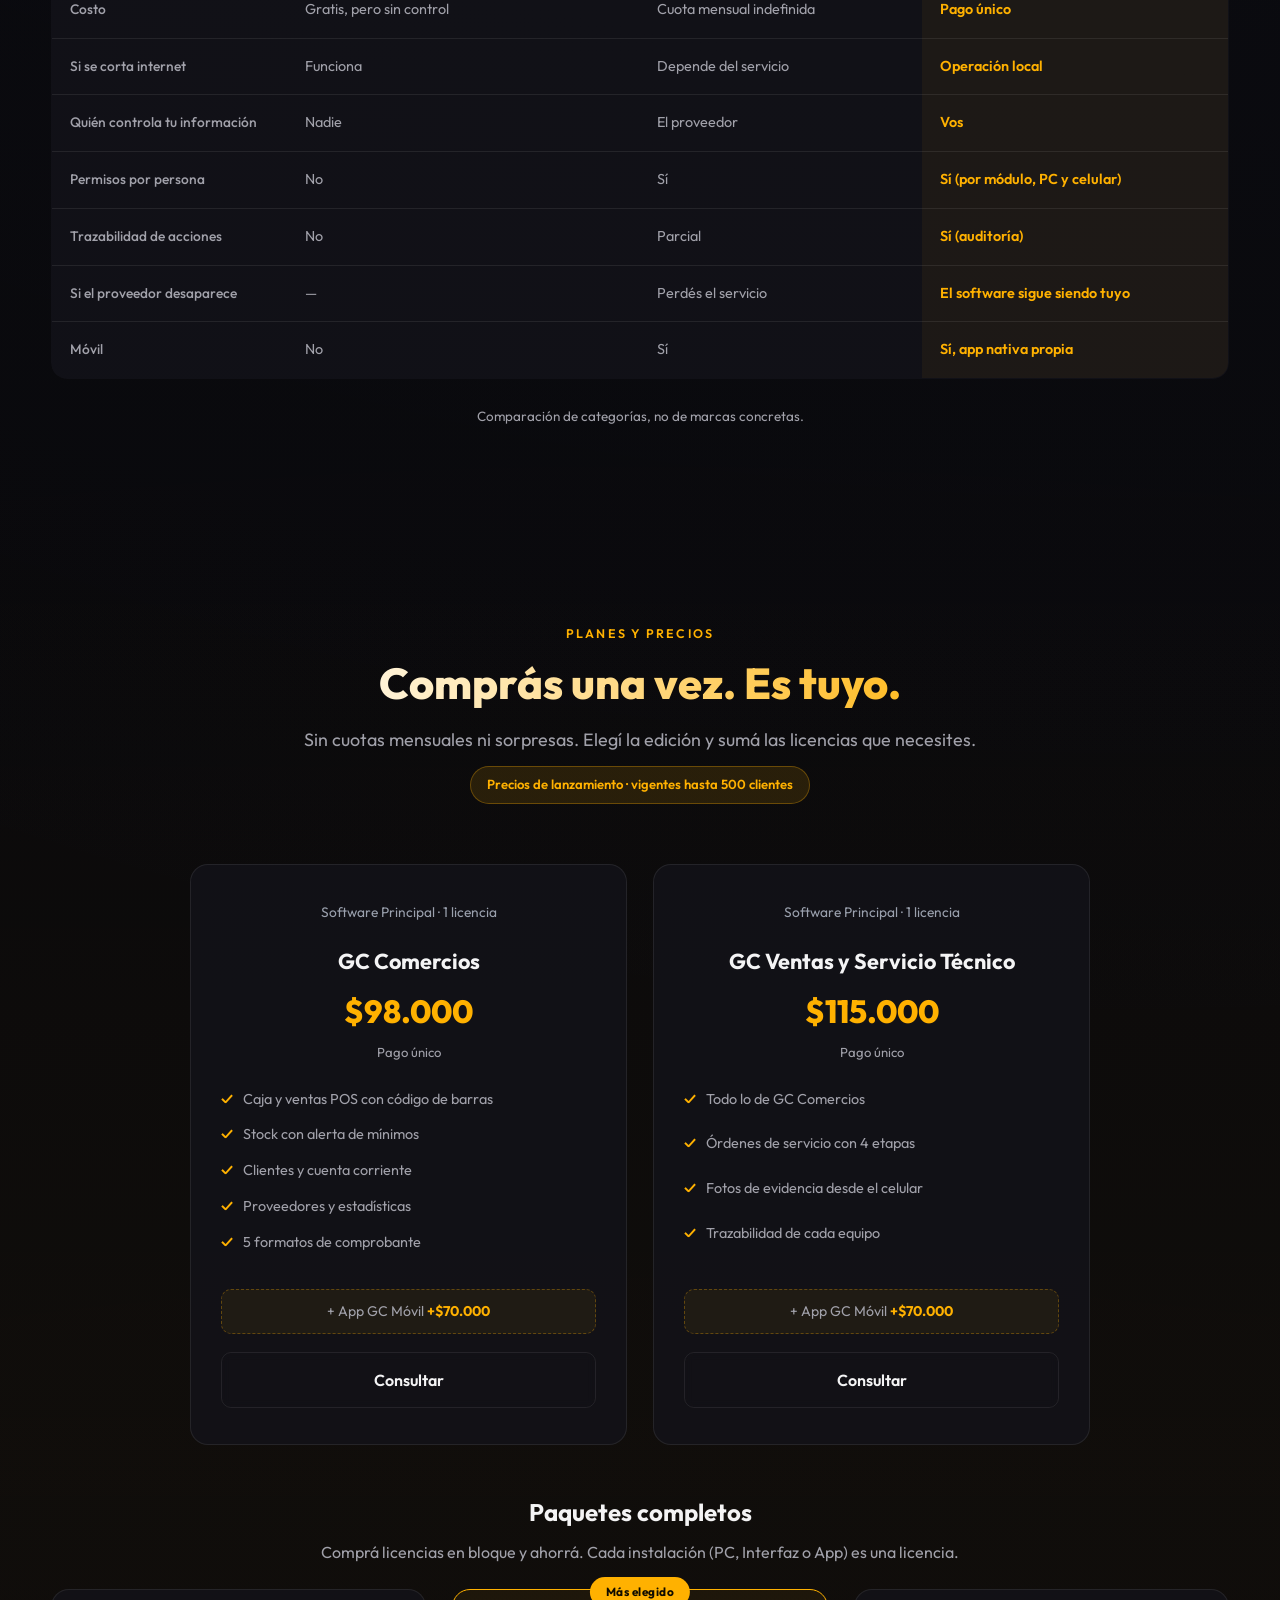
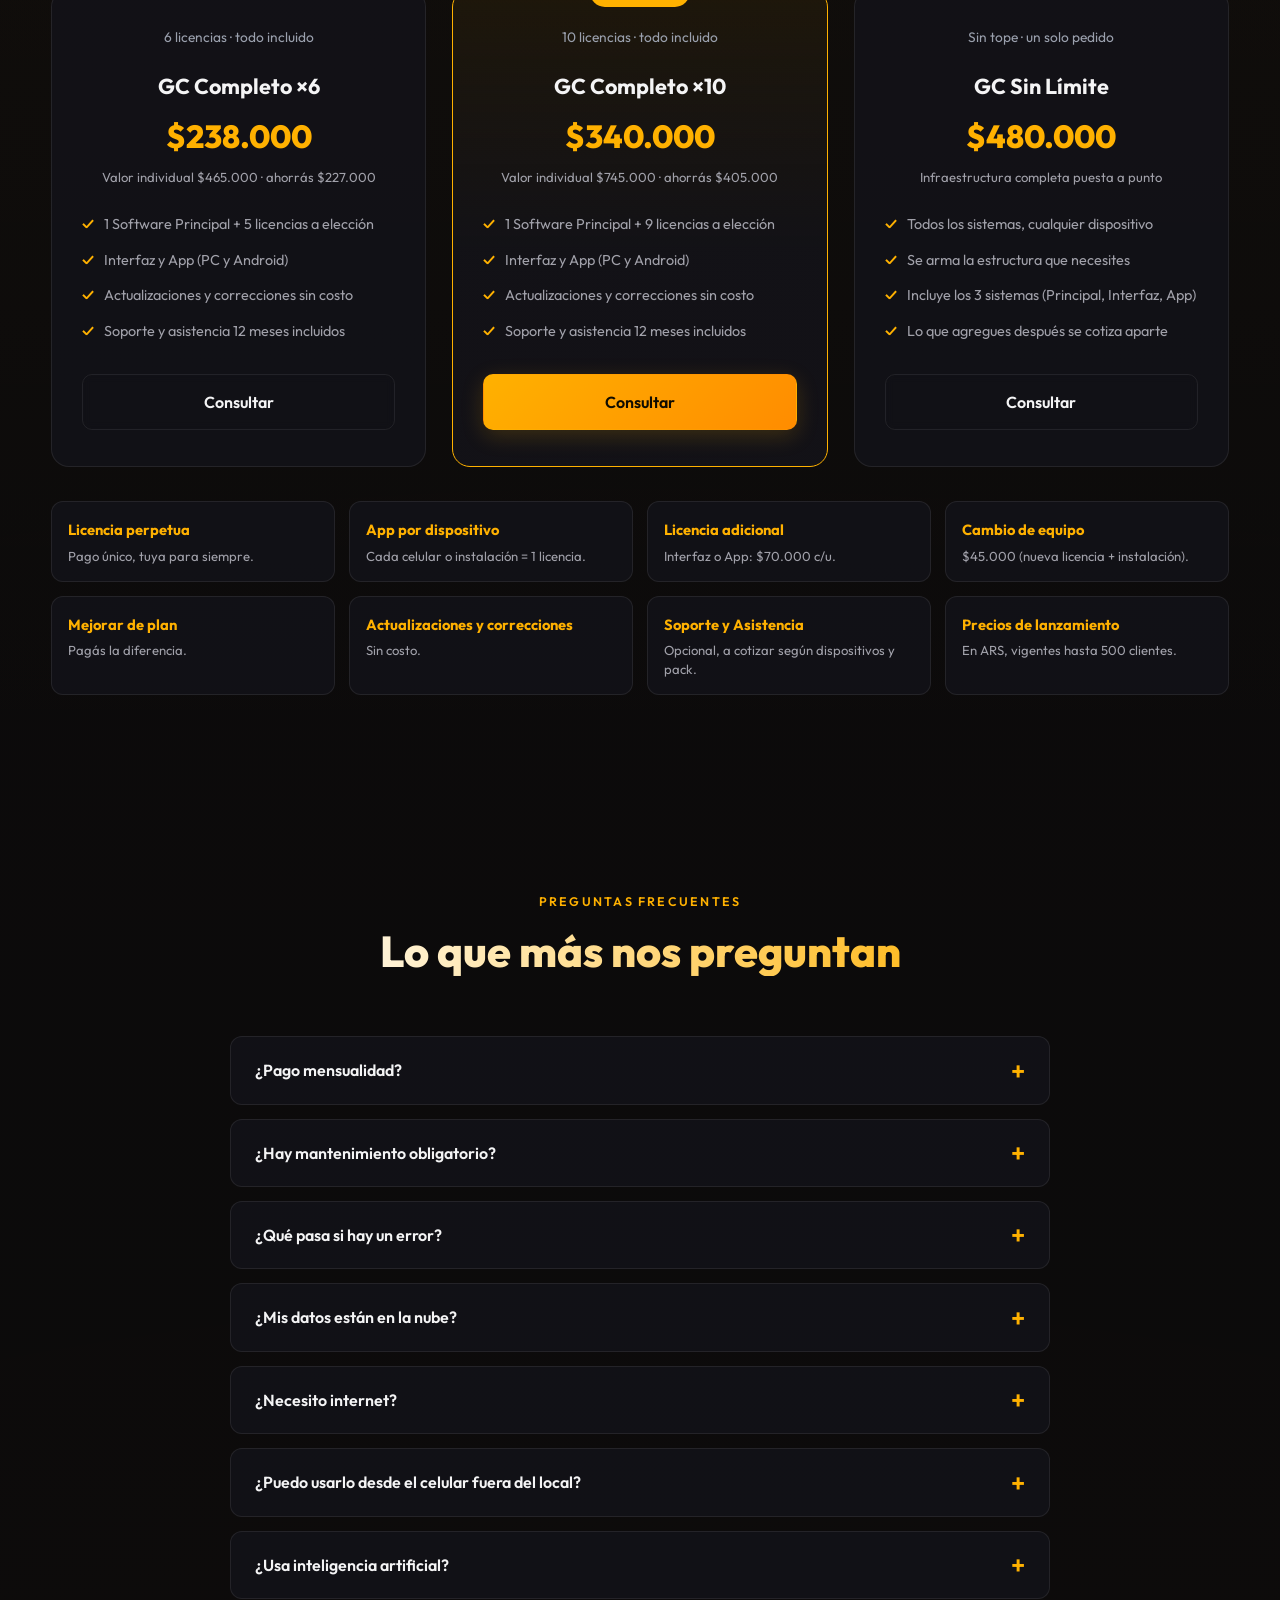
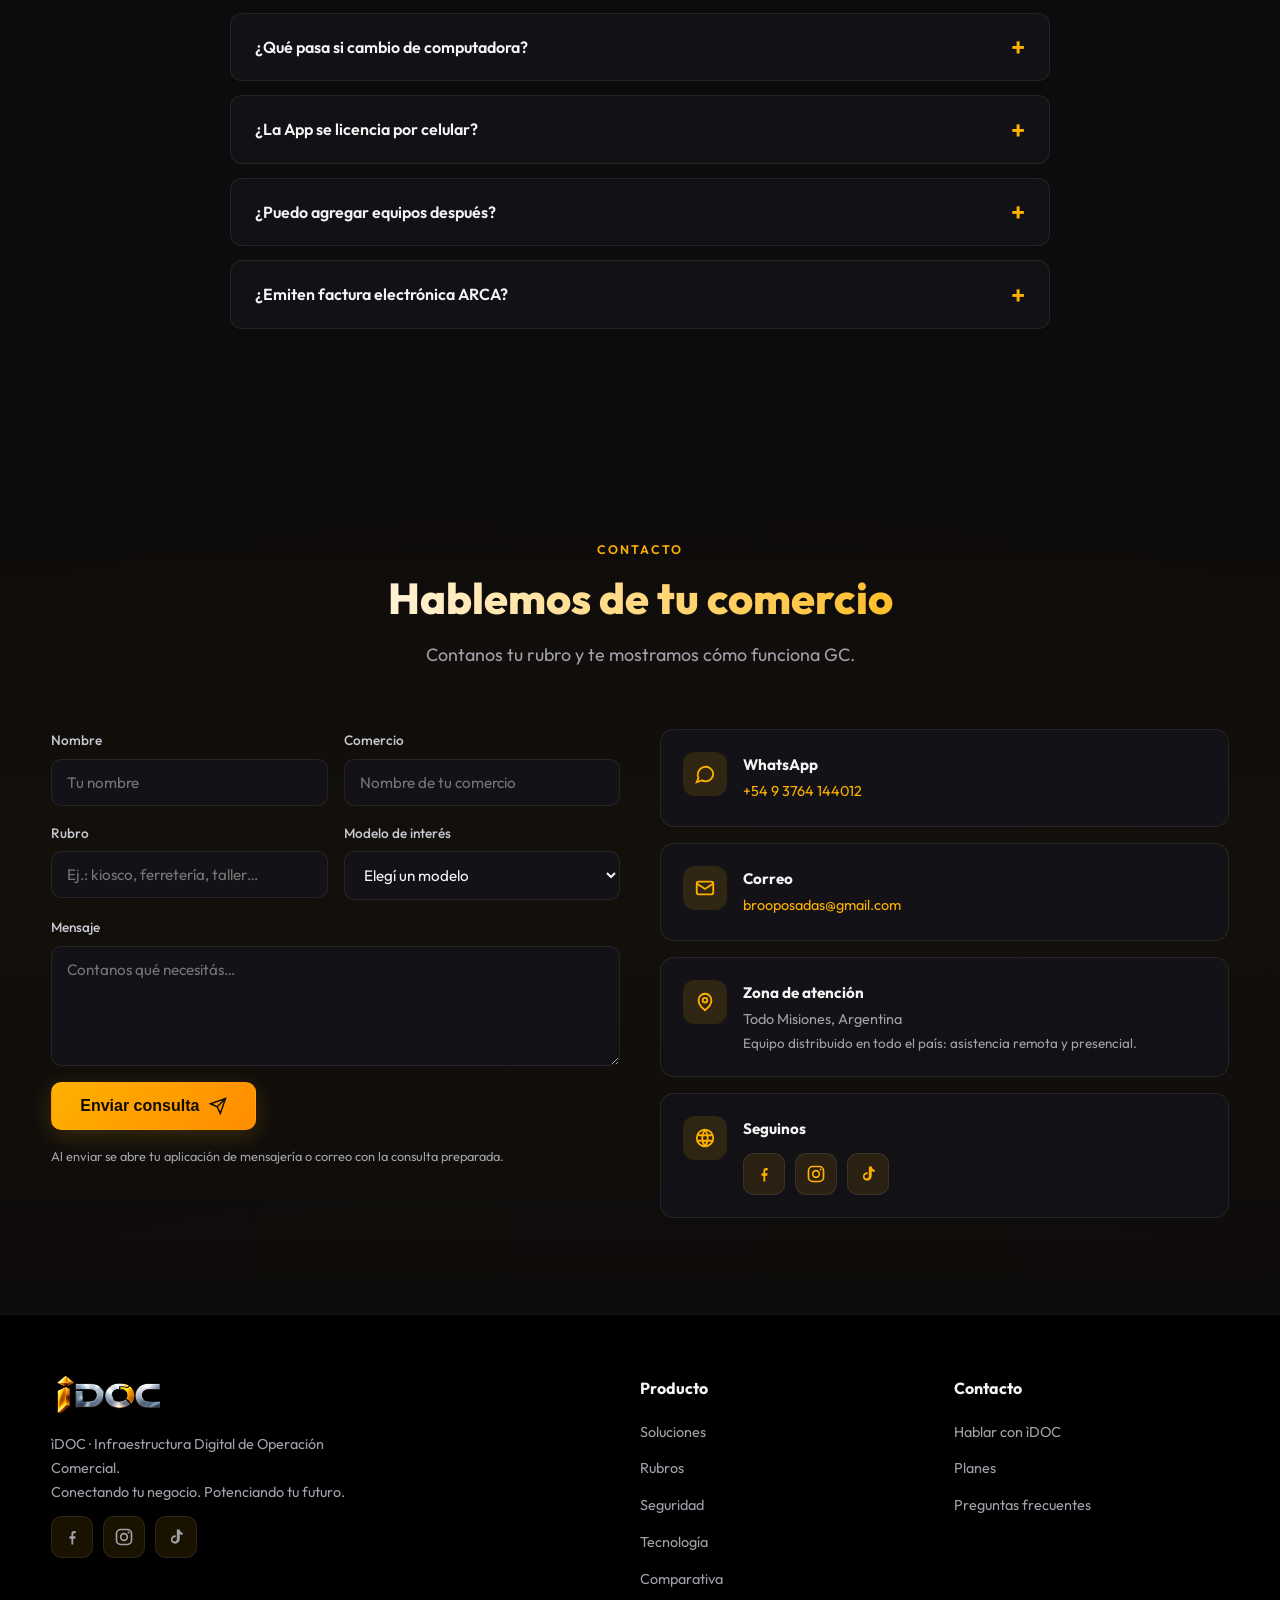
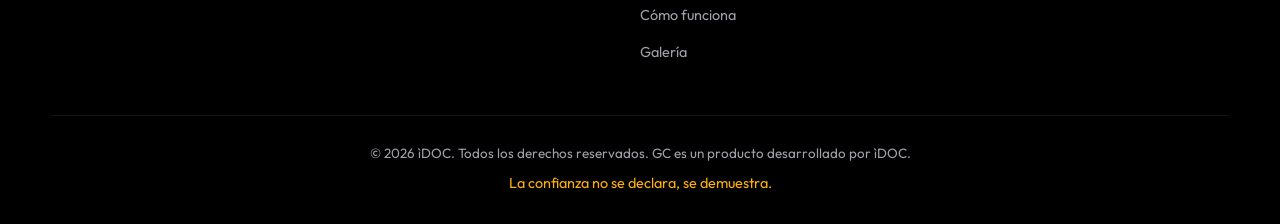
==== commit 1b4e511d: "Publica precios de lanzamiento, paquetes por licencias y condiciones" ====
--- a/index.html
+++ b/index.html
@@ -51,7 +51,14 @@
       "applicationCategory": "BusinessApplication",
       "operatingSystem": "Windows, Android",
       "description": "Sistema de gestión comercial para comercios y servicio técnico. Datos cifrados en tu equipo, app móvil y pago único.",
-      "url": "https://rsbroo.github.io/idoc-gc/"
+      "url": "https://rsbroo.github.io/idoc-gc/",
+      "offers": {
+        "@type": "AggregateOffer",
+        "priceCurrency": "ARS",
+        "lowPrice": "98000",
+        "highPrice": "480000",
+        "offerCount": "7"
+      }
     },
     {
       "@type": "FAQPage",
@@ -76,9 +83,8 @@
               (asistencia remota y presencial).
   Redes     : Facebook · Instagram · TikTok  ✔ configuradas
               (objeto SOCIAL al final del archivo).
-  ────────────────────────────────────────────────────────────────
-  Pendiente: precios, política de soporte y demás ítems [###]
-  señalados en los documentos.
+  Precios   : de lanzamiento (vigentes hasta 500 clientes) — ver
+              sección "Planes".
   ════════════════════════════════════════════════════════════════
 -->
 
@@ -451,6 +457,19 @@
     .to-top.show { opacity: 1; pointer-events: auto; }
     .to-top:hover { color: var(--dorado); border-color: var(--borde-dorado); }
 
+    /* Planes: ediciones, paquetes y condiciones */
+    .launch-badge { display: inline-block; margin-top: 12px; padding: 7px 16px; border-radius: 50px;
+        background: rgba(255,177,0,.12); border: 1px solid rgba(255,177,0,.3); color: var(--dorado); font-size: .82rem; font-weight: 600; }
+    .editions-grid { display: grid; grid-template-columns: repeat(2, 1fr); gap: 26px; max-width: 900px; margin: 0 auto 8px; }
+    .app-addon { margin: 4px 0 18px; padding: 10px 14px; border-radius: 10px; background: rgba(255,177,0,.06);
+        border: 1px dashed rgba(255,177,0,.3); color: var(--texto-mut); font-size: .88rem; }
+    .app-addon strong { color: var(--dorado); }
+    .conditions { display: grid; grid-template-columns: repeat(4, 1fr); gap: 14px; margin-top: 34px; }
+    .cond-item { background: var(--card); border: 1px solid var(--borde); border-radius: 12px; padding: 16px;
+        display: flex; flex-direction: column; gap: 4px; }
+    .cond-item b { color: var(--dorado); font-size: .92rem; }
+    .cond-item span { color: var(--texto-mut); font-size: .82rem; line-height: 1.4; }
+
     /* Reveal */
     .reveal { opacity: 0; transform: translateY(26px); transition: opacity .6s ease, transform .6s ease; }
     .reveal.visible { opacity: 1; transform: none; }
@@ -468,6 +487,8 @@
         .steps .step:last-child { grid-column: span 2; }
         .gallery-desktop { grid-template-columns: repeat(2, 1fr); }
         .price-grid { grid-template-columns: 1fr; max-width: 460px; margin: 0 auto; }
+        .editions-grid { grid-template-columns: 1fr; max-width: 460px; }
+        .conditions { grid-template-columns: repeat(2, 1fr); }
         .footer-grid { grid-template-columns: 1fr; gap: 28px; }
     }
     @media (max-width: 768px) {
@@ -479,6 +500,7 @@
         .floating-badge { width: 88px; }
         .pillars { grid-template-columns: 1fr; }
         .sol-grid, .sec-grid, .gallery-desktop { grid-template-columns: 1fr; }
+        .conditions { grid-template-columns: 1fr; }
         .sec-grid .span-2, .sec-grid .span-3 { grid-column: span 1; }
         .steps { grid-template-columns: 1fr; }
         .steps .step:last-child { grid-column: span 1; }
@@ -877,17 +899,19 @@
 <section class="section section--tint" id="planes">
     <div class="container">
         <div class="sec-head reveal">
-            <span class="sec-eyebrow">Planes</span>
+            <span class="sec-eyebrow">Planes y precios</span>
             <h2>Comprás una vez. Es tuyo.</h2>
-            <p>Sin cuotas mensuales ni sorpresas. Elegí el plan que se adapte a tu comercio.</p>
-        </div>
-
-        <div class="price-grid">
+            <p>Sin cuotas mensuales ni sorpresas. Elegí la edición y sumá las licencias que necesites.</p>
+            <span class="launch-badge">Precios de lanzamiento · vigentes hasta 500 clientes</span>
+        </div>
+
+        <!-- Ediciones -->
+        <div class="editions-grid">
             <div class="price-card reveal">
+                <div class="edition">Software Principal · 1 licencia</div>
                 <h3>GC Comercios</h3>
-                <div class="edition">Gestión para venta de mostrador</div>
-                <div class="price">Pago único</div>
-                <div class="price-note">Precio a confirmar</div>
+                <div class="price">$98.000</div>
+                <div class="price-note">Pago único</div>
                 <ul>
                     <li>Caja y ventas POS con código de barras</li>
                     <li>Stock con alerta de mínimos</li>
@@ -895,40 +919,88 @@
                     <li>Proveedores y estadísticas</li>
                     <li>5 formatos de comprobante</li>
                 </ul>
-                <a href="#contacto" class="btn btn--ghost" style="width:100%;">Consultar precio</a>
-            </div>
-
-            <div class="price-card featured reveal">
-                <span class="ribbon">Más elegido</span>
+                <div class="app-addon">+ App GC Móvil <strong>+$70.000</strong></div>
+                <a href="#contacto" class="btn btn--ghost" style="width:100%;">Consultar</a>
+            </div>
+
+            <div class="price-card reveal">
+                <div class="edition">Software Principal · 1 licencia</div>
                 <h3>GC Ventas y Servicio Técnico</h3>
-                <div class="edition">Ventas + taller de reparaciones</div>
-                <div class="price">Pago único</div>
-                <div class="price-note">Precio a confirmar</div>
+                <div class="price">$115.000</div>
+                <div class="price-note">Pago único</div>
                 <ul>
                     <li>Todo lo de GC Comercios</li>
                     <li>Órdenes de servicio con 4 etapas</li>
                     <li>Fotos de evidencia desde el celular</li>
                     <li>Trazabilidad de cada equipo</li>
                 </ul>
-                <a href="#contacto" class="btn btn--dorado" style="width:100%;">Consultar precio</a>
-            </div>
-
+                <div class="app-addon">+ App GC Móvil <strong>+$70.000</strong></div>
+                <a href="#contacto" class="btn btn--ghost" style="width:100%;">Consultar</a>
+            </div>
+        </div>
+
+        <!-- Paquetes completos -->
+        <div class="reveal" style="text-align:center; margin:48px 0 24px;">
+            <h3 style="font-size:1.5rem; margin-bottom:6px;">Paquetes completos</h3>
+            <p style="color:var(--texto-mut); max-width:640px; margin:0 auto;">Comprá licencias en bloque y ahorrá. Cada instalación (PC, Interfaz o App) es una licencia.</p>
+        </div>
+
+        <div class="price-grid">
             <div class="price-card reveal">
-                <h3>GC Multi-terminal</h3>
-                <div class="edition">Interfaz + app móvil</div>
-                <div class="price">Pago único</div>
-                <div class="price-note">Precio a confirmar</div>
+                <div class="edition">6 licencias · todo incluido</div>
+                <h3>GC Completo ×6</h3>
+                <div class="price">$238.000</div>
+                <div class="price-note">Valor individual $465.000 · ahorrás $227.000</div>
                 <ul>
-                    <li>Terminales adicionales (Solo Interfaz)</li>
-                    <li>App GC Móvil para Android</li>
-                    <li>Bloqueo por huella digital</li>
-                    <li>Un único almacén de datos</li>
+                    <li>1 Software Principal + 5 licencias a elección</li>
+                    <li>Interfaz y App (PC y Android)</li>
+                    <li>Actualizaciones y correcciones sin costo</li>
+                    <li>Soporte y asistencia 12 meses incluidos</li>
                 </ul>
-                <a href="#contacto" class="btn btn--ghost" style="width:100%;">Consultar precio</a>
-            </div>
-        </div>
-
-        <p class="price-foot">Pago único por licencia. Precios, instalación, capacitación y condiciones de soporte se confirman con ìDOC al solicitar tu licencia.</p>
+                <a href="#contacto" class="btn btn--ghost" style="width:100%;">Consultar</a>
+            </div>
+
+            <div class="price-card featured reveal">
+                <span class="ribbon">Más elegido</span>
+                <div class="edition">10 licencias · todo incluido</div>
+                <h3>GC Completo ×10</h3>
+                <div class="price">$340.000</div>
+                <div class="price-note">Valor individual $745.000 · ahorrás $405.000</div>
+                <ul>
+                    <li>1 Software Principal + 9 licencias a elección</li>
+                    <li>Interfaz y App (PC y Android)</li>
+                    <li>Actualizaciones y correcciones sin costo</li>
+                    <li>Soporte y asistencia 12 meses incluidos</li>
+                </ul>
+                <a href="#contacto" class="btn btn--dorado" style="width:100%;">Consultar</a>
+            </div>
+
+            <div class="price-card reveal">
+                <div class="edition">Sin tope · un solo pedido</div>
+                <h3>GC Sin Límite</h3>
+                <div class="price">$480.000</div>
+                <div class="price-note">Infraestructura completa puesta a punto</div>
+                <ul>
+                    <li>Todos los sistemas, cualquier dispositivo</li>
+                    <li>Se arma la estructura que necesites</li>
+                    <li>Incluye los 3 sistemas (Principal, Interfaz, App)</li>
+                    <li>Lo que agregues después se cotiza aparte</li>
+                </ul>
+                <a href="#contacto" class="btn btn--ghost" style="width:100%;">Consultar</a>
+            </div>
+        </div>
+
+        <!-- Condiciones -->
+        <div class="conditions reveal">
+            <div class="cond-item"><b>Licencia perpetua</b><span>Pago único, tuya para siempre.</span></div>
+            <div class="cond-item"><b>App por dispositivo</b><span>Cada celular o instalación = 1 licencia.</span></div>
+            <div class="cond-item"><b>Licencia adicional</b><span>Interfaz o App: $70.000 c/u.</span></div>
+            <div class="cond-item"><b>Cambio de equipo</b><span>$45.000 (nueva licencia + instalación).</span></div>
+            <div class="cond-item"><b>Mejorar de plan</b><span>Pagás la diferencia.</span></div>
+            <div class="cond-item"><b>Actualizaciones y correcciones</b><span>Sin costo.</span></div>
+            <div class="cond-item"><b>Soporte y Asistencia</b><span>Opcional, a cotizar según dispositivos y pack.</span></div>
+            <div class="cond-item"><b>Precios de lanzamiento</b><span>En ARS, vigentes hasta 500 clientes.</span></div>
+        </div>
     </div>
 </section>
 
@@ -943,11 +1015,15 @@
         <div class="faq reveal">
             <details class="faq-item">
                 <summary>¿Pago mensualidad?</summary>
-                <div class="faq-content">No. Es un pago único por tu licencia.</div>
+                <div class="faq-content">No. La licencia es de pago único. Después del primer año podés contratar Soporte y Asistencia (opcional), pero no es obligatorio para usar GC.</div>
+            </details>
+            <details class="faq-item">
+                <summary>¿Hay mantenimiento obligatorio?</summary>
+                <div class="faq-content">No. GC es local y no requiere mantenimiento. Las actualizaciones y correcciones son sin costo. El Soporte y Asistencia es opcional.</div>
             </details>
             <details class="faq-item">
                 <summary>¿Qué pasa si hay un error?</summary>
-                <div class="faq-content">Lo corregimos sin costo, según nuestra política de soporte.</div>
+                <div class="faq-content">Lo corregimos sin costo. Las actualizaciones y correcciones del software son sin costo.</div>
             </details>
             <details class="faq-item">
                 <summary>¿Mis datos están en la nube?</summary>
@@ -967,7 +1043,15 @@
             </details>
             <details class="faq-item">
                 <summary>¿Qué pasa si cambio de computadora?</summary>
-                <div class="faq-content">Hacés una copia cifrada del sistema y la restauramos con ìDOC.</div>
+                <div class="faq-content">Hacés una copia cifrada del sistema y la restauramos. El cambio de equipo requiere una licencia nueva: $45.000 (incluye instalación).</div>
+            </details>
+            <details class="faq-item">
+                <summary>¿La App se licencia por celular?</summary>
+                <div class="faq-content">Sí. Cada instalación en Windows o Android requiere una licencia exclusiva. Por ejemplo, 10 celulares son 10 licencias.</div>
+            </details>
+            <details class="faq-item">
+                <summary>¿Puedo agregar equipos después?</summary>
+                <div class="faq-content">Sí. Cada licencia adicional (Interfaz o App) cuesta $70.000. También podés mejorar tu plan pagando la diferencia.</div>
             </details>
             <details class="faq-item">
                 <summary>¿Emiten factura electrónica ARCA?</summary>
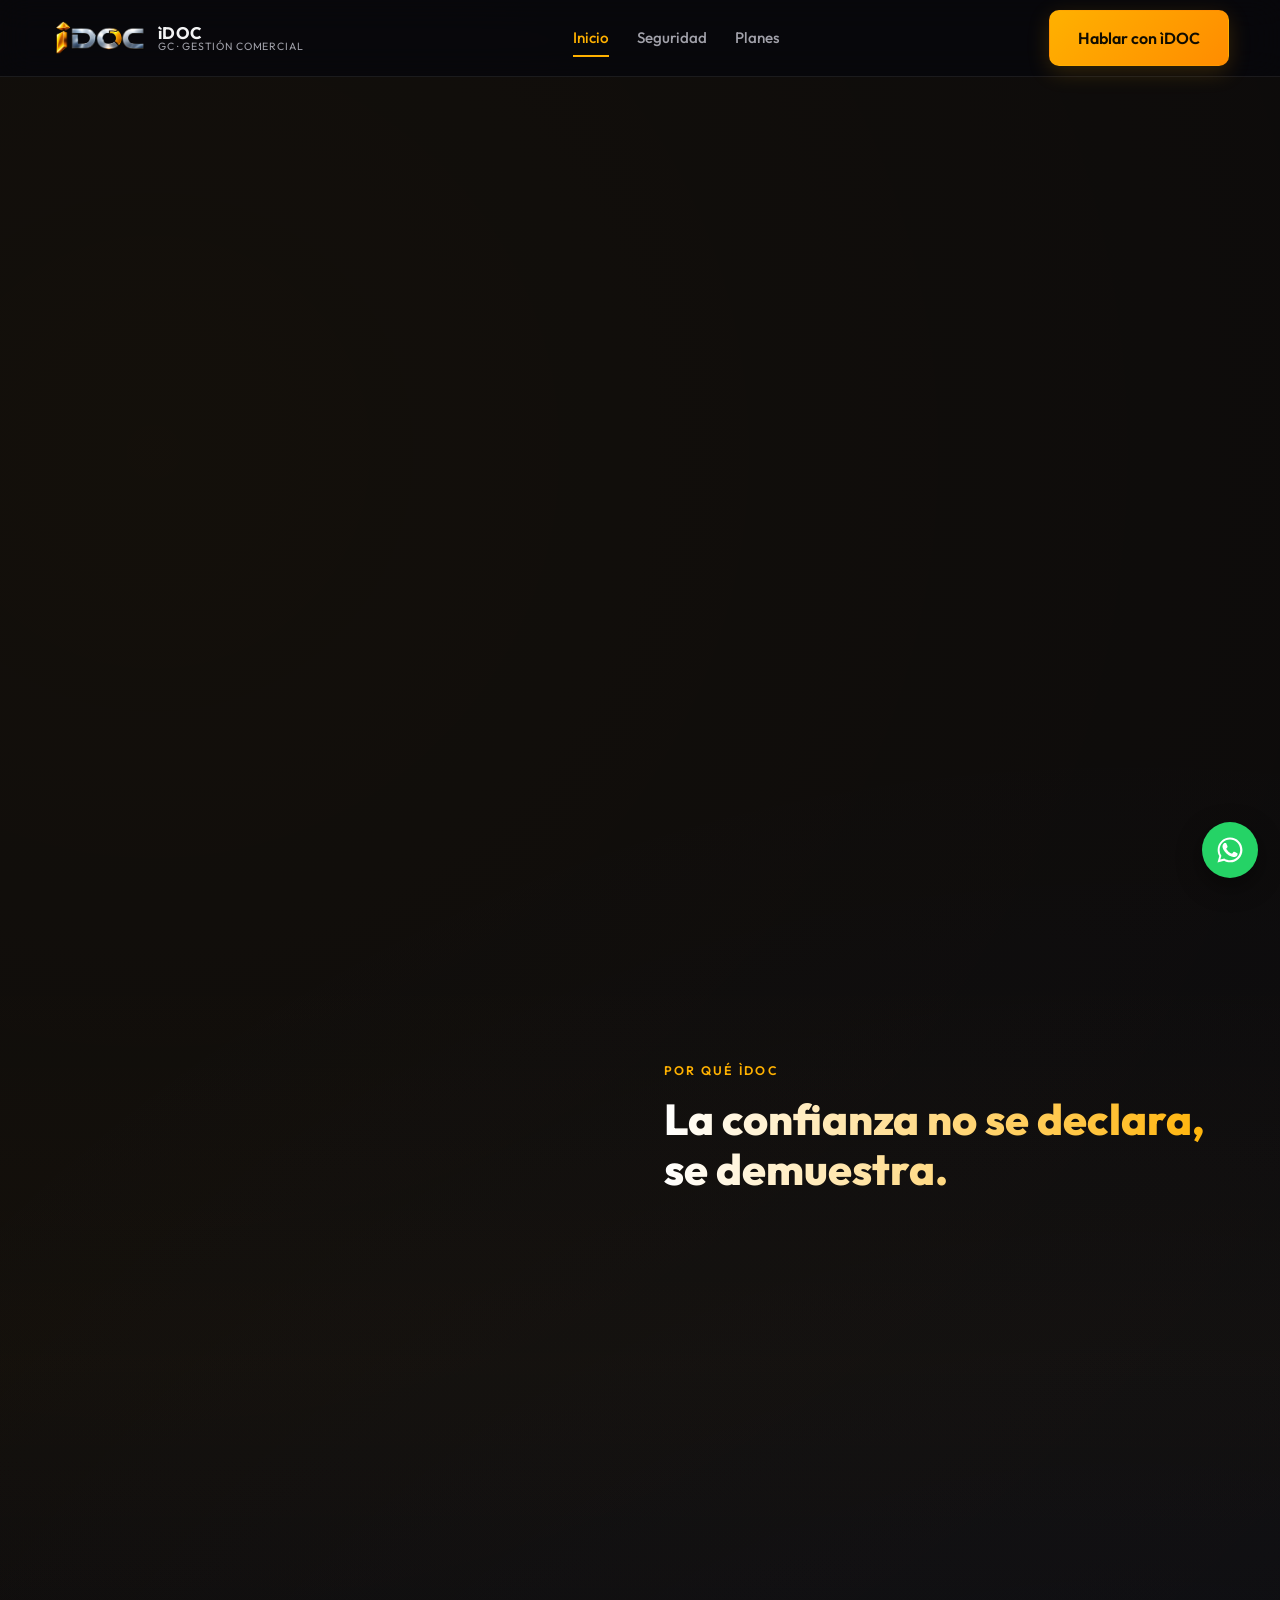
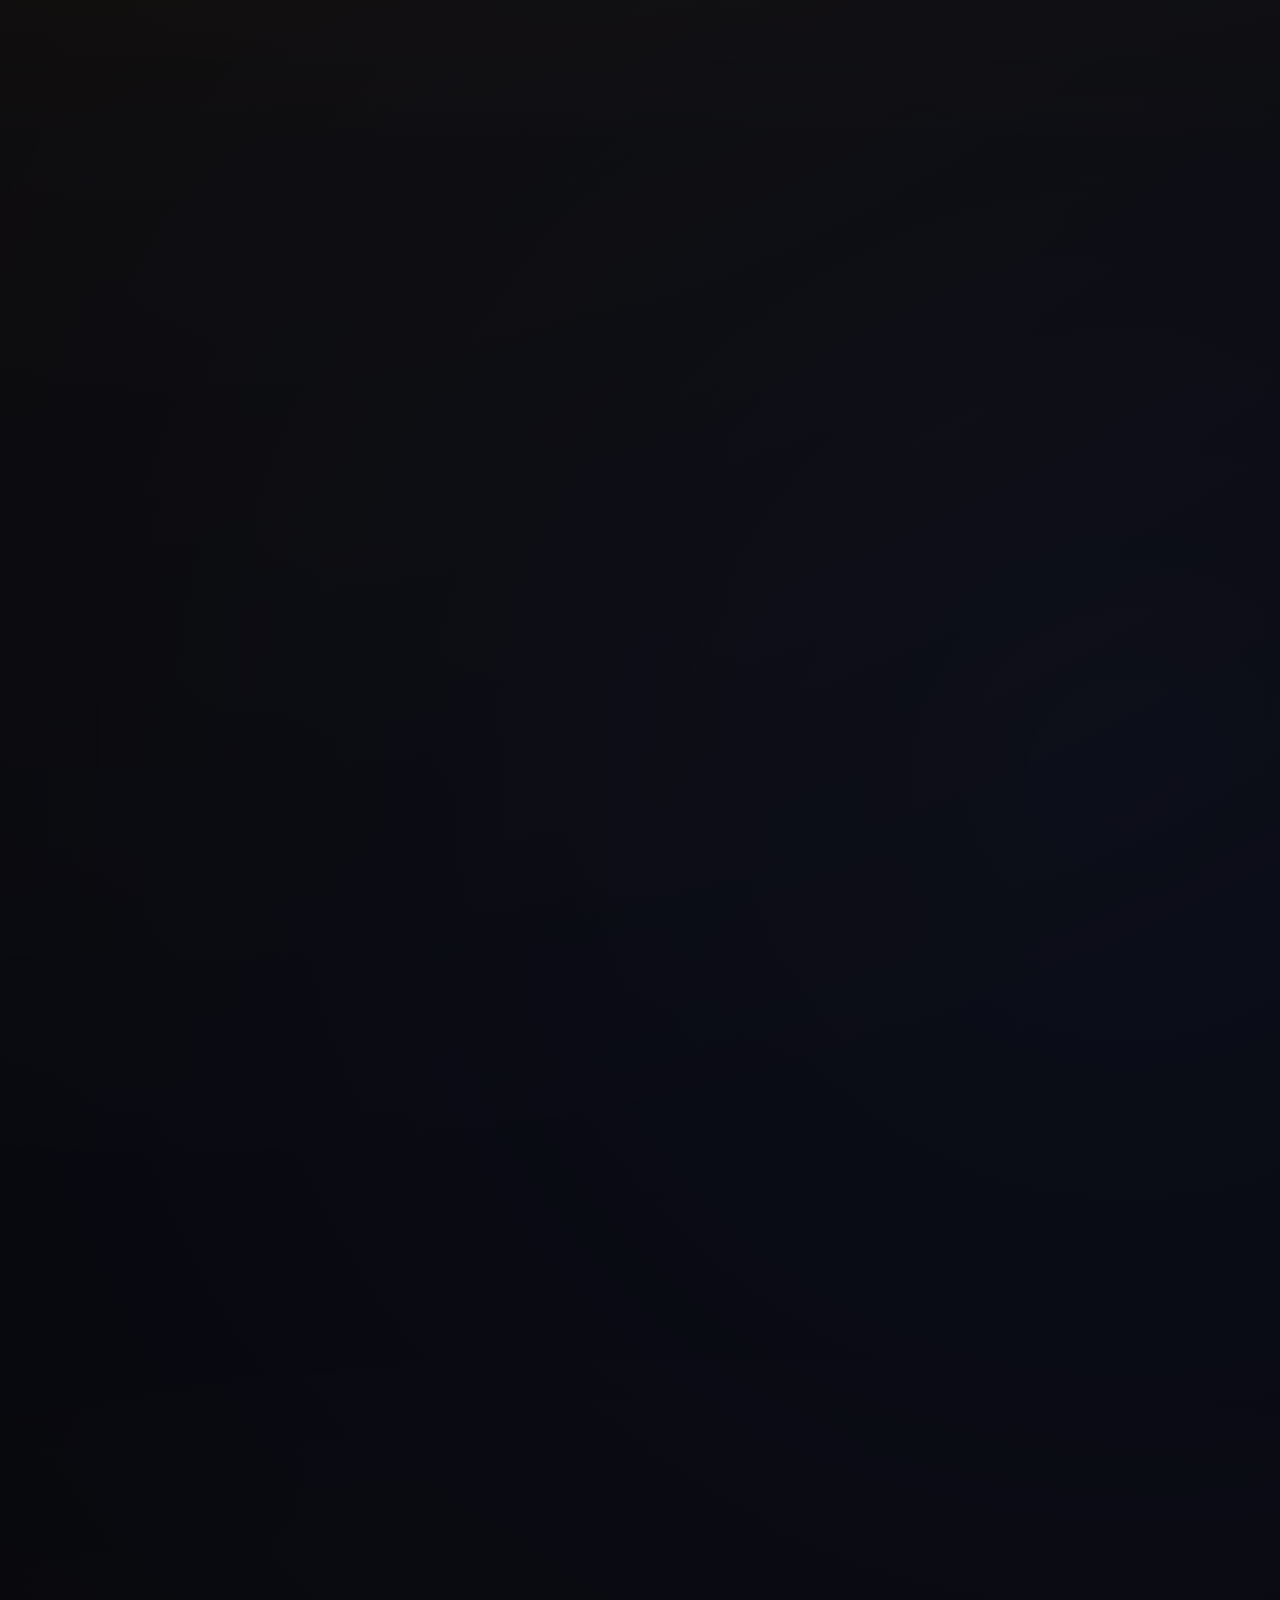
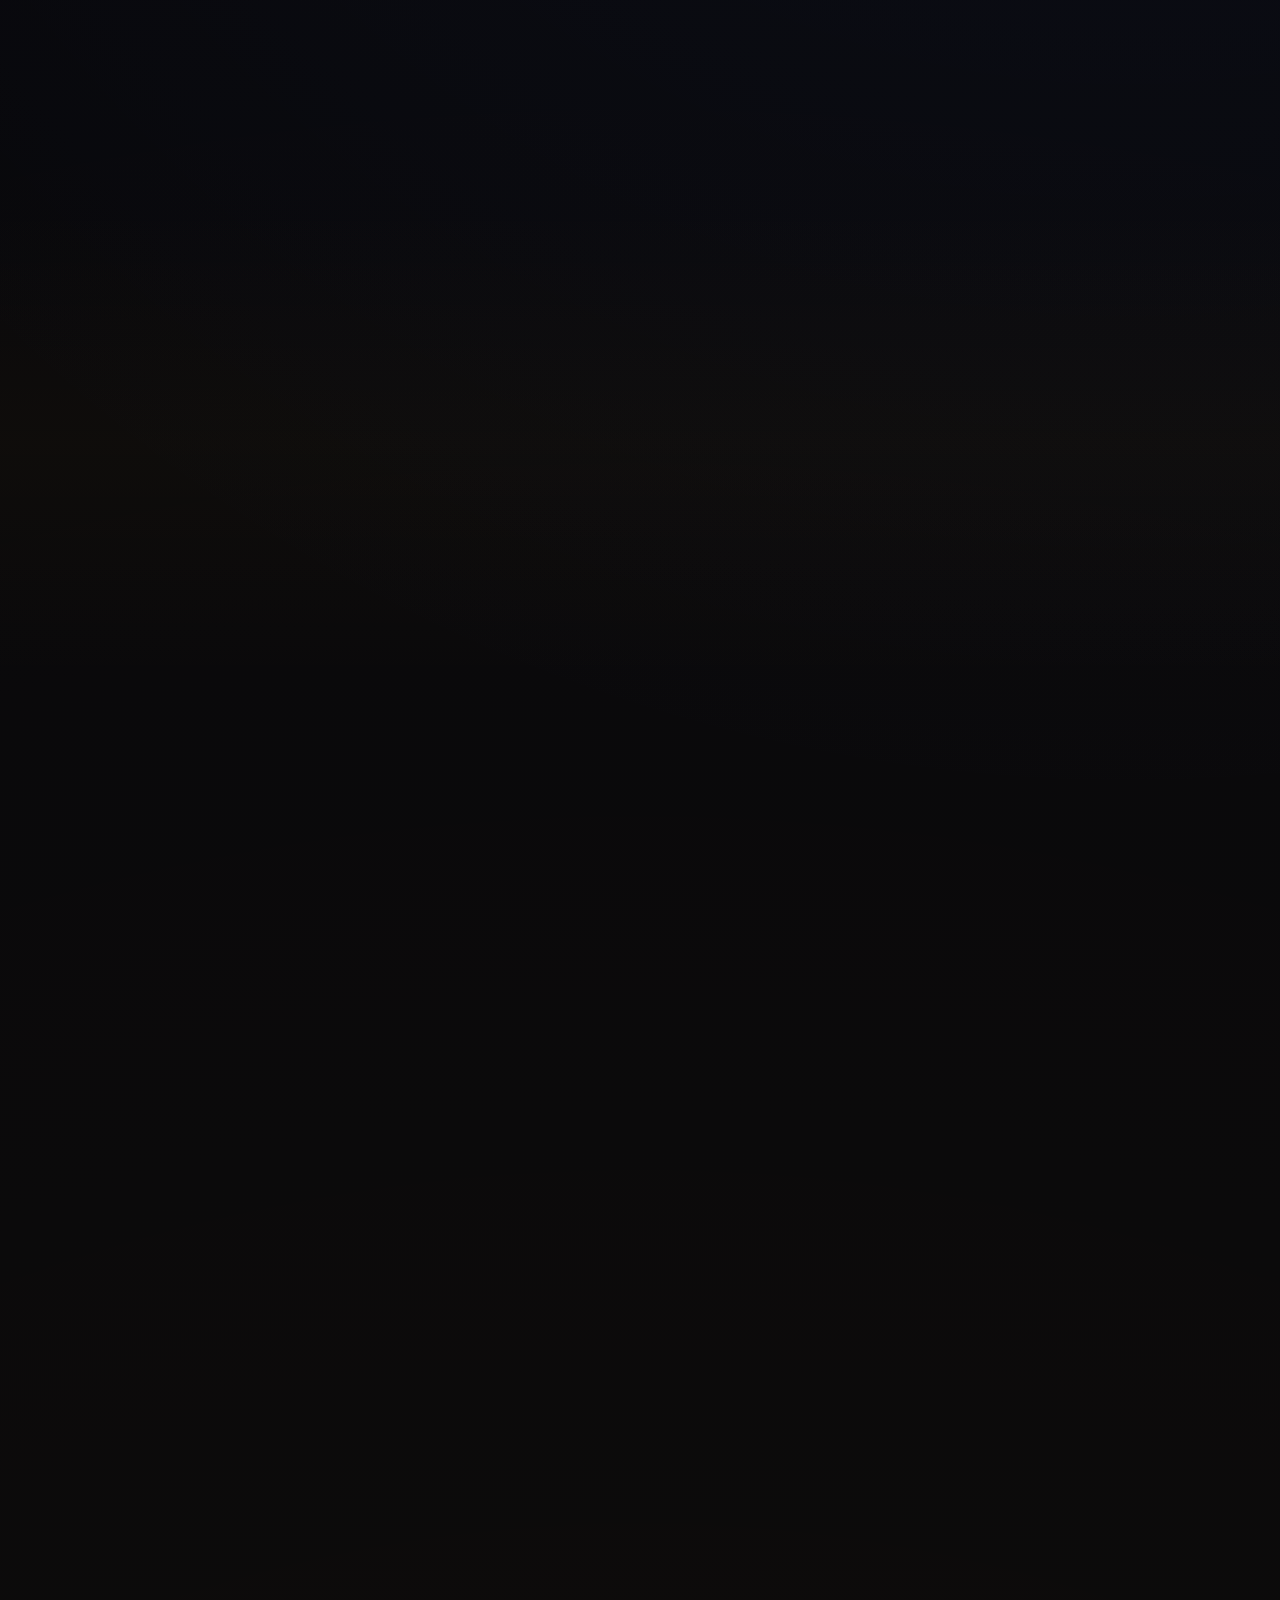
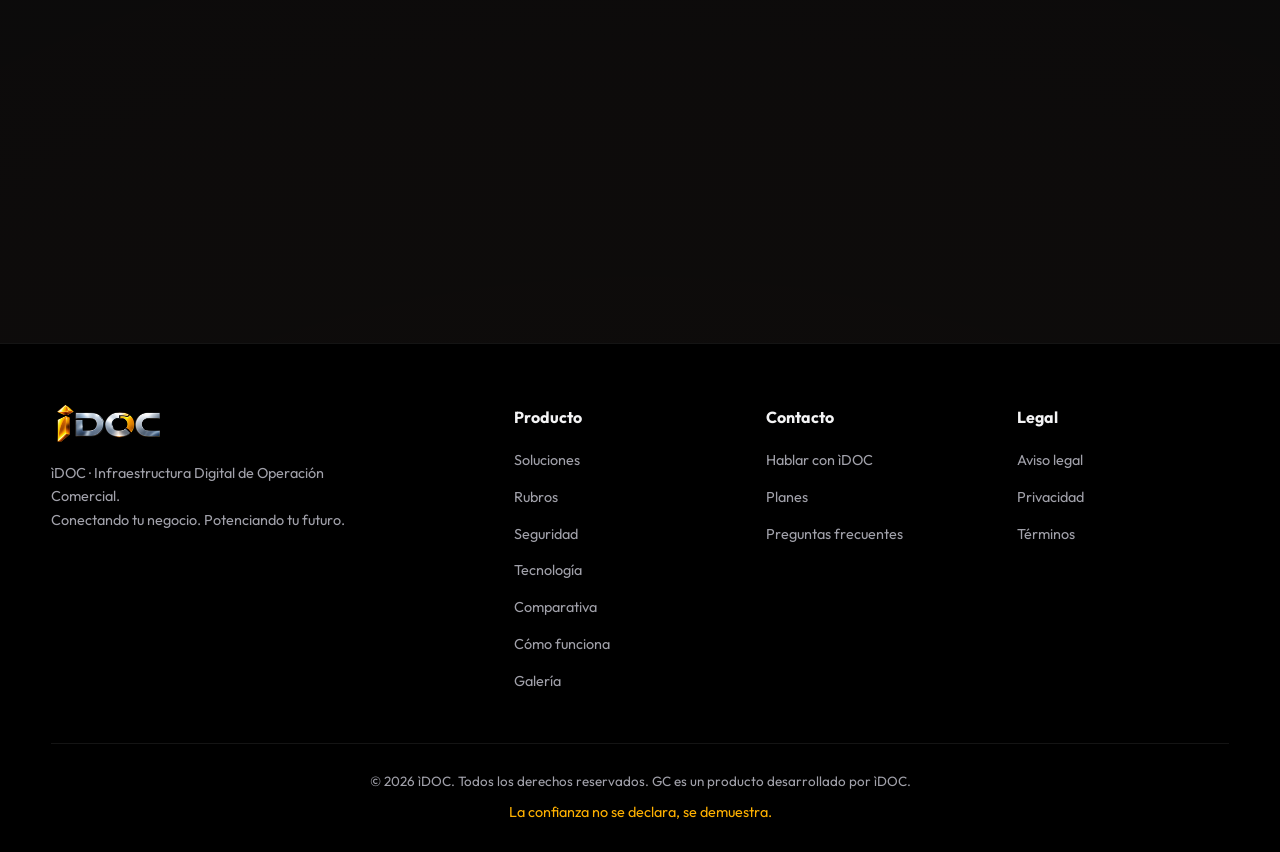
==== commit 0f0f1f3c: "Divide el sitio en paginas, agrega legal/privacidad/terminos y lightbox" ====
--- a/index.html
+++ b/index.html
@@ -7,6 +7,8 @@
 <meta name="description" content="Sistema de gestión para comercios y servicio técnico. Software propio con datos cifrados en tu equipo, app móvil y pago único.">
 <meta name="keywords" content="sistema de gestión comercial, punto de venta sin mensualidad, software para kioscos, software para servicio técnico, control de stock, sistema de ventas Windows y Android">
 <meta name="author" content="ìDOC">
+<link rel="canonical" href="https://rsbroo.github.io/idoc-gc/">
+<meta name="theme-color" content="#07070b">
 
 <!-- Open Graph -->
 <meta property="og:type" content="website">
@@ -14,18 +16,21 @@
 <meta property="og:description" content="Sistema de gestión comercial propio: datos cifrados en tu equipo, app móvil y pago único. Sin mensualidad, sin nube obligatoria.">
 <meta property="og:image" content="assets/img/emblema-gc.png">
 
-<link rel="icon" type="image/png" href="assets/img/favicon.png">
-<link rel="apple-touch-icon" href="assets/img/apple-touch-icon.png">
-<link rel="canonical" href="https://rsbroo.github.io/idoc-gc/">
-<meta name="theme-color" content="#07070b">
-
 <!-- Twitter / X -->
 <meta name="twitter:card" content="summary_large_image">
 <meta name="twitter:title" content="GC de ìDOC · Tu negocio. Tus datos. En tu equipo.">
 <meta name="twitter:description" content="Sistema de gestión comercial propio: datos cifrados en tu equipo, app móvil y pago único.">
 <meta name="twitter:image" content="https://rsbroo.github.io/idoc-gc/assets/img/emblema-gc.png">
 
-<!-- Datos estructurados (SEO / resultados enriquecidos) -->
+<link rel="icon" type="image/png" href="assets/img/favicon.png">
+<link rel="apple-touch-icon" href="assets/img/apple-touch-icon.png">
+
+<link rel="preconnect" href="https://fonts.googleapis.com">
+<link rel="preconnect" href="https://fonts.gstatic.com" crossorigin>
+<link href="https://fonts.googleapis.com/css2?family=Outfit:wght@300;400;500;600;700;800&display=swap" rel="stylesheet">
+<link rel="stylesheet" href="assets/css/styles.css">
+
+<!-- Datos estructurados (SEO) -->
 <script type="application/ld+json">
 {
   "@context": "https://schema.org",
@@ -59,466 +64,17 @@
         "highPrice": "480000",
         "offerCount": "7"
       }
-    },
-    {
-      "@type": "FAQPage",
-      "mainEntity": [
-        {"@type":"Question","name":"¿Pago mensualidad?","acceptedAnswer":{"@type":"Answer","text":"No. Es un pago único por tu licencia."}},
-        {"@type":"Question","name":"¿Mis datos están en la nube?","acceptedAnswer":{"@type":"Answer","text":"No. Están en tu equipo, cifrados."}},
-        {"@type":"Question","name":"¿Usa inteligencia artificial?","acceptedAnswer":{"@type":"Answer","text":"No incorpora inteligencia artificial que lea o procese tu información."}},
-        {"@type":"Question","name":"¿Emiten factura electrónica ARCA?","acceptedAnswer":{"@type":"Answer","text":"No en esta versión."}}
-      ]
     }
   ]
 }
 </script>
-
-<!--
-  ════════════════════════════════════════════════════════════════
-  DATOS COMERCIALES (ya configurados)
-  ────────────────────────────────────────────────────────────────
-  WhatsApp  : +54 9 3764 144012  (wa.me/5493764144012)
-  Correo    : brooposadas@gmail.com
-  Zona      : Todo Misiones · equipo distribuido en todo el país
-              (asistencia remota y presencial).
-  Redes     : Facebook · Instagram · TikTok  ✔ configuradas
-              (objeto SOCIAL al final del archivo).
-  Precios   : de lanzamiento (vigentes hasta 500 clientes) — ver
-              sección "Planes".
-  ════════════════════════════════════════════════════════════════
--->
-
-<link rel="preconnect" href="https://fonts.googleapis.com">
-<link rel="preconnect" href="https://fonts.gstatic.com" crossorigin>
-<link href="https://fonts.googleapis.com/css2?family=Outfit:wght@300;400;500;600;700;800&display=swap" rel="stylesheet">
-
-<style>
-    :root {
-        --obsidiana: #07070b;
-        --obsidiana-2: #0d0d13;
-        --card: rgba(20, 20, 27, 0.72);
-        --card-2: rgba(28, 28, 37, 0.9);
-        --dorado: #ffb100;
-        --dorado-2: #ffc233;
-        --ambar: #ff8c00;
-        --plata: #c7c9d1;
-        --plata-mut: #9aa0ad;
-        --azul: #4a7dff;
-        --texto: #f4f4f5;
-        --texto-mut: #a1a1aa;
-        --borde: rgba(255, 255, 255, 0.08);
-        --borde-dorado: rgba(255, 177, 0, 0.3);
-        --glow: rgba(255, 177, 0, 0.18);
-        --trans: all .3s cubic-bezier(.25,.8,.25,1);
-    }
-
-    * { margin: 0; padding: 0; box-sizing: border-box; }
-    html { scroll-behavior: smooth; }
-    body {
-        font-family: 'Outfit', system-ui, -apple-system, 'Segoe UI', Roboto, sans-serif;
-        background: var(--obsidiana);
-        color: var(--texto);
-        line-height: 1.65;
-        overflow-x: hidden;
-        -webkit-font-smoothing: antialiased;
-        background-image:
-            radial-gradient(circle at 12% 8%, rgba(255,177,0,.05), transparent 45%),
-            radial-gradient(circle at 88% 42%, rgba(74,125,255,.06), transparent 48%),
-            radial-gradient(circle at 50% 110%, rgba(255,177,0,.04), transparent 55%);
-    }
-    a { text-decoration: none; color: inherit; }
-    ul { list-style: none; }
-    img { max-width: 100%; display: block; }
-    section { scroll-margin-top: 84px; }
-
-    .container { width: 92%; max-width: 1180px; margin: 0 auto; }
-    .section { padding: 96px 0; }
-    .section--tint { background: linear-gradient(180deg, transparent, rgba(255,177,0,.025), transparent); }
-
-    .sec-head { text-align: center; max-width: 760px; margin: 0 auto 60px; }
-    .sec-eyebrow {
-        display: inline-block; font-size: .78rem; font-weight: 600; letter-spacing: .18em;
-        text-transform: uppercase; color: var(--dorado); margin-bottom: 14px;
-    }
-    .sec-head h2 {
-        font-size: clamp(1.9rem, 4vw, 2.7rem); font-weight: 800; line-height: 1.15; margin-bottom: 16px;
-        background: linear-gradient(to right, #fff, var(--dorado));
-        -webkit-background-clip: text; background-clip: text; -webkit-text-fill-color: transparent;
-    }
-    .sec-head p { color: var(--texto-mut); font-size: 1.12rem; }
-
-    /* Botones */
-    .btn {
-        display: inline-flex; align-items: center; justify-content: center; gap: 10px;
-        padding: 14px 28px; border-radius: 10px; font-weight: 600; font-size: 1rem;
-        cursor: pointer; transition: var(--trans); border: 1px solid transparent; white-space: nowrap;
-    }
-    .btn--dorado {
-        background: linear-gradient(135deg, var(--dorado), var(--ambar));
-        color: #100c00; box-shadow: 0 6px 22px var(--glow);
-    }
-    .btn--dorado:hover { transform: translateY(-2px); box-shadow: 0 10px 28px rgba(255,177,0,.4); }
-    .btn--ghost { background: transparent; color: var(--texto); border-color: var(--borde); backdrop-filter: blur(4px); }
-    .btn--ghost:hover { border-color: var(--dorado); color: var(--dorado); background: rgba(255,177,0,.05); }
-    .btn svg { width: 18px; height: 18px; }
-
-    /* Header */
-    header {
-        position: fixed; inset: 0 0 auto 0; z-index: 1000;
-        background: rgba(7,7,11,.82); backdrop-filter: blur(16px);
-        border-bottom: 1px solid var(--borde); transition: var(--trans);
-    }
-    header.scrolled { background: rgba(7,7,11,.96); box-shadow: 0 6px 24px rgba(0,0,0,.5); }
-    .nav { display: flex; align-items: center; justify-content: space-between; height: 76px; }
-    .brand { display: flex; align-items: center; gap: 12px; }
-    .brand img { height: 34px; width: auto; }
-    .brand .brand-txt { display: flex; flex-direction: column; line-height: 1.05; }
-    .brand .brand-txt b { font-size: 1.05rem; font-weight: 700; letter-spacing: .02em; }
-    .brand .brand-txt span { font-size: .66rem; color: var(--texto-mut); letter-spacing: .08em; text-transform: uppercase; }
-
-    .nav-links { display: flex; gap: 28px; }
-    .nav-links a { font-size: .95rem; font-weight: 500; color: var(--texto-mut); transition: var(--trans); position: relative; }
-    .nav-links a:hover { color: var(--dorado); }
-    .nav-links a::after {
-        content: ''; position: absolute; left: 0; bottom: -6px; width: 0; height: 2px;
-        background: var(--dorado); transition: var(--trans);
-    }
-    .nav-links a:hover::after { width: 100%; }
-    .nav-cta { display: flex; align-items: center; gap: 14px; }
-    .burger { display: none; background: none; border: 1px solid var(--borde); color: var(--texto);
-        width: 44px; height: 44px; border-radius: 10px; font-size: 1.3rem; cursor: pointer; }
-
-    .mobile-menu { display: none; flex-direction: column; gap: 4px; padding: 14px 0 22px; border-top: 1px solid var(--borde); }
-    .mobile-menu a { padding: 12px 4px; color: var(--texto-mut); font-weight: 500; border-bottom: 1px solid rgba(255,255,255,.04); }
-    .mobile-menu a:hover { color: var(--dorado); }
-    .mobile-menu.open { display: flex; }
-
-    /* Hero */
-    .hero { padding: 168px 0 72px; position: relative; }
-    .hero-grid { display: grid; grid-template-columns: 1.05fr .95fr; gap: 48px; align-items: center; }
-    .hero-eyebrow {
-        display: inline-flex; align-items: center; gap: 10px; padding: 8px 16px; border-radius: 50px;
-        background: rgba(255,177,0,.1); border: 1px solid rgba(255,177,0,.22);
-        color: var(--dorado); font-size: .82rem; font-weight: 600; margin-bottom: 22px;
-    }
-    .hero-eyebrow .dot { width: 8px; height: 8px; border-radius: 50%; background: var(--dorado); box-shadow: 0 0 12px var(--dorado); }
-    .hero h1 { font-size: clamp(2.4rem, 5.4vw, 3.9rem); font-weight: 800; line-height: 1.06; margin-bottom: 20px; letter-spacing: -.02em; }
-    .hero h1 .accent { color: var(--dorado); }
-    .hero p.lead { font-size: 1.18rem; color: var(--texto-mut); max-width: 92%; margin-bottom: 34px; }
-    .hero-actions { display: flex; gap: 18px; flex-wrap: wrap; }
-    .hero-proof { display: flex; gap: 22px; flex-wrap: wrap; margin-top: 34px; }
-    .hero-proof .proof { display: flex; align-items: center; gap: 9px; font-size: .86rem; color: var(--plata-mut); }
-    .hero-proof .proof svg { width: 17px; height: 17px; color: var(--dorado); flex: none; }
-
-    /* Composición visual del hero */
-    .hero-visual { position: relative; display: flex; justify-content: center; }
-    .hero-visual::before {
-        content: ''; position: absolute; width: 82%; height: 82%; top: 10%;
-        background: radial-gradient(circle, var(--glow), transparent 68%); filter: blur(48px); z-index: 0;
-    }
-    .device-window {
-        position: relative; z-index: 2; width: 100%; max-width: 520px; border-radius: 16px; overflow: hidden;
-        background: #0c0c12; border: 1px solid var(--borde); box-shadow: 0 30px 70px rgba(0,0,0,.55);
-    }
-    .device-window .bar { display: flex; align-items: center; gap: 7px; padding: 12px 16px; background: #101017; border-bottom: 1px solid var(--borde); }
-    .device-window .bar i { width: 11px; height: 11px; border-radius: 50%; display: block; }
-    .device-window .bar i:nth-child(1) { background: #ff5f57; }
-    .device-window .bar i:nth-child(2) { background: #febc2e; }
-    .device-window .bar i:nth-child(3) { background: #28c840; }
-    .device-window .bar span { margin-left: 10px; font-size: .72rem; color: var(--texto-mut); }
-    .device-window .screen { background: #f6f6f6; }
-    .device-window .screen img { width: 100%; height: auto; }
-
-    .floating-phone {
-        position: absolute; z-index: 3; right: -14px; bottom: -26px; width: 158px;
-        border-radius: 26px; overflow: hidden; border: 1px solid var(--borde);
-        background: #000; box-shadow: 0 24px 50px rgba(0,0,0,.6); transform: rotate(2deg);
-    }
-    .floating-phone img { width: 100%; height: auto; }
-    .floating-badge {
-        position: absolute; z-index: 4; top: -16px; left: -16px; width: 112px;
-        filter: drop-shadow(0 10px 24px rgba(0,0,0,.6));
-    }
-
-    /* Pilares */
-    .pillars { display: grid; grid-template-columns: repeat(4, 1fr); gap: 18px; margin-top: 34px; }
-    .pillar {
-        background: var(--card); backdrop-filter: blur(14px); border: 1px solid var(--borde);
-        border-radius: 14px; padding: 28px 22px; text-align: center; transition: var(--trans);
-    }
-    .pillar:hover { transform: translateY(-5px); border-color: var(--borde-dorado); background: var(--card-2); }
-    .pillar .ico {
-        width: 52px; height: 52px; margin: 0 auto 14px; border-radius: 14px; display: grid; place-items: center;
-        background: rgba(255,177,0,.1); border: 1px solid rgba(255,177,0,.2); color: var(--dorado);
-    }
-    .pillar .ico svg { width: 26px; height: 26px; }
-    .pillar h3 { color: var(--dorado); font-size: 1.12rem; margin-bottom: 8px; }
-    .pillar p { font-size: .88rem; color: var(--texto-mut); }
-
-    /* Por qué ìDOC */
-    .why-grid { display: grid; grid-template-columns: 1fr 1fr; gap: 48px; align-items: center; }
-    .why-brand img { width: 100%; max-width: 460px; margin: 0 auto; filter: drop-shadow(0 18px 40px rgba(0,0,0,.55)); }
-    .why-list { display: grid; gap: 16px; }
-    .why-item {
-        display: flex; gap: 16px; padding: 20px; border-radius: 14px; background: var(--card);
-        border: 1px solid var(--borde); transition: var(--trans);
-    }
-    .why-item:hover { border-color: var(--borde-dorado); }
-    .why-item .n { flex: none; width: 40px; height: 40px; border-radius: 10px; display: grid; place-items: center;
-        background: rgba(255,177,0,.12); color: var(--dorado); font-weight: 700; }
-    .why-item h4 { font-size: 1.05rem; margin-bottom: 4px; }
-    .why-item p { color: var(--texto-mut); font-size: .93rem; }
-
-    /* Soluciones */
-    .sol-grid { display: grid; grid-template-columns: repeat(2, 1fr); gap: 24px; }
-    .sol-card {
-        background: var(--card); border: 1px solid var(--borde); border-radius: 18px; overflow: hidden;
-        display: flex; flex-direction: column; transition: var(--trans);
-    }
-    .sol-card:hover { border-color: var(--borde-dorado); transform: translateY(-4px); box-shadow: 0 18px 40px rgba(0,0,0,.35); }
-    .sol-media { background: #0c0c12; border-bottom: 1px solid var(--borde); position: relative; }
-    .sol-media img { width: 100%; height: 210px; object-fit: cover; object-position: top; }
-    .sol-media.phone { display: flex; justify-content: center; padding-top: 16px; }
-    .sol-media.phone img { width: auto; height: 290px; object-fit: contain; object-position: center; }
-    .sol-media .tag { position: absolute; top: 12px; left: 12px; z-index: 2; }
-    .sol-body { padding: 26px 26px 28px; display: flex; flex-direction: column; gap: 14px; flex: 1; }
-    .sol-body h3 { font-size: 1.4rem; }
-    .sol-body .sub { color: var(--plata-mut); font-size: .95rem; }
-    .sol-body ul { display: grid; gap: 8px; }
-    .sol-body ul li { display: flex; align-items: flex-start; gap: 9px; color: var(--texto-mut); font-size: .9rem; }
-    .sol-body ul li::before { content: '✓'; color: var(--dorado); font-weight: 700; flex: none; }
-    .tag {
-        display: inline-block; padding: 5px 12px; border-radius: 50px; font-size: .7rem; font-weight: 600;
-        letter-spacing: .05em; background: rgba(7,7,11,.8); color: var(--dorado); border: 1px solid var(--borde-dorado);
-    }
-
-    .callout {
-        margin-top: 30px; padding: 26px 30px; border-radius: 16px; text-align: center;
-        background: rgba(255,177,0,.06); border: 1px solid rgba(255,177,0,.22);
-    }
-    .callout p { font-size: 1.08rem; color: var(--texto); }
-    .callout strong { color: var(--dorado); }
-
-    /* Seguridad */
-    .sec-grid { display: grid; grid-template-columns: repeat(3, 1fr); gap: 18px; }
-    .sec-card {
-        background: var(--card); border: 1px solid var(--borde); border-radius: 14px; padding: 26px; transition: var(--trans);
-    }
-    .sec-card:hover { border-color: var(--borde-dorado); background: var(--card-2); }
-    .sec-card .q { display: flex; align-items: center; gap: 10px; font-size: 1.05rem; font-weight: 600; margin-bottom: 12px; }
-    .sec-card .q .ico { flex: none; width: 34px; height: 34px; border-radius: 9px; display: grid; place-items: center;
-        background: rgba(255,177,0,.12); color: var(--dorado); }
-    .sec-card .q .ico svg { width: 18px; height: 18px; }
-    .sec-card .ans { color: var(--texto-mut); font-size: .9rem; margin-bottom: 14px; }
-    .sec-card .ans strong { color: var(--texto); font-weight: 600; }
-    .sec-card .proof {
-        background: rgba(255,177,0,.05); border-left: 3px solid var(--dorado); padding: 10px 14px;
-        font-size: .84rem; color: var(--texto); border-radius: 0 8px 8px 0;
-    }
-    .sec-card .proof b { color: var(--dorado); font-weight: 600; }
-    .sec-grid .span-2 { grid-column: span 2; }
-    .sec-grid .span-3 { grid-column: span 3; }
-
-    .privacy {
-        margin-top: 26px; padding: 34px 34px; border-radius: 18px; background: var(--card);
-        border: 1px solid var(--borde); text-align: center;
-    }
-    .privacy h3 { color: var(--dorado); margin-bottom: 14px; font-size: 1.3rem; }
-    .privacy p { color: var(--texto-mut); max-width: 820px; margin: 0 auto; font-size: 1.06rem; }
-
-    /* Tecnología */
-    .tech { width: 100%; border-collapse: collapse; background: var(--card); border-radius: 16px;
-        overflow: hidden; border: 1px solid var(--borde); }
-    .tech th, .tech td { padding: 20px 24px; text-align: left; border-bottom: 1px solid var(--borde); vertical-align: top; }
-    .tech th { background: rgba(255,177,0,.1); color: var(--dorado); font-weight: 600; width: 26%; white-space: nowrap; }
-    .tech td { color: var(--texto-mut); }
-    .tech tr:last-child th, .tech tr:last-child td { border-bottom: none; }
-
-    /* Cómo funciona */
-    .steps { display: grid; grid-template-columns: repeat(5, 1fr); gap: 18px; counter-reset: step; }
-    .step { background: var(--card); border: 1px solid var(--borde); border-radius: 14px; padding: 26px 20px; position: relative; transition: var(--trans); }
-    .step:hover { border-color: var(--borde-dorado); transform: translateY(-4px); }
-    .step .num {
-        width: 44px; height: 44px; border-radius: 50%; display: grid; place-items: center; margin-bottom: 14px;
-        background: linear-gradient(135deg, var(--dorado), var(--ambar)); color: #100c00; font-weight: 800; font-size: 1.1rem;
-    }
-    .step h4 { font-size: 1rem; margin-bottom: 8px; }
-    .step p { color: var(--texto-mut); font-size: .88rem; }
-
-    /* Galería */
-    .gallery-desktop { display: grid; grid-template-columns: repeat(3, 1fr); gap: 18px; }
-    .shot { position: relative; border-radius: 14px; overflow: hidden; border: 1px solid var(--borde); background: #0c0c12; transition: var(--trans); }
-    .shot:hover { transform: translateY(-4px); border-color: var(--borde-dorado); }
-    .shot img { width: 100%; height: auto; display: block; }
-    .gallery-mobile { display: flex; gap: 16px; overflow-x: auto; padding: 6px 2px 20px; scrollbar-width: thin; scrollbar-color: var(--dorado) transparent; }
-    .gallery-mobile .shot { flex: none; width: 168px; }
-    .gallery-mobile .shot img { width: 100%; height: auto; }
-
-    /* Planes */
-    .price-grid { display: grid; grid-template-columns: repeat(3, 1fr); gap: 26px; align-items: stretch; }
-    .price-card {
-        background: var(--card); border: 1px solid var(--borde); border-radius: 18px; padding: 36px 30px;
-        display: flex; flex-direction: column; text-align: center; position: relative; transition: var(--trans);
-    }
-    .price-card.featured { border-color: var(--dorado); background: linear-gradient(180deg, rgba(255,177,0,.06), var(--card) 55%); }
-    .price-card.featured .ribbon {
-        position: absolute; top: -13px; left: 50%; transform: translateX(-50%); background: var(--dorado);
-        color: #100c00; padding: 5px 16px; border-radius: 20px; font-weight: 700; font-size: .74rem; letter-spacing: .04em;
-    }
-    .price-card h3 { font-size: 1.35rem; margin-bottom: 6px; }
-    .price-card .edition { color: var(--plata-mut); font-size: .86rem; margin-bottom: 20px; }
-    .price-card .price { font-size: 2rem; font-weight: 800; color: var(--dorado); margin-bottom: 4px; }
-    .price-card .price-note { font-size: .82rem; color: var(--texto-mut); margin-bottom: 24px; }
-    .price-card ul { text-align: left; margin-bottom: 30px; display: grid; gap: 12px; flex: 1; }
-    .price-card ul li { display: flex; align-items: flex-start; gap: 10px; color: var(--texto-mut); font-size: .9rem; }
-    .price-card ul li::before { content: '✓'; color: var(--dorado); font-weight: 700; flex: none; }
-    .price-foot { text-align: center; color: var(--texto-mut); font-size: .84rem; margin-top: 26px; }
-
-    /* FAQ */
-    .faq { max-width: 820px; margin: 0 auto; }
-    .faq-item { background: var(--card); border: 1px solid var(--borde); border-radius: 12px; margin-bottom: 14px; overflow: hidden; }
-    .faq-item summary {
-        padding: 20px 24px; font-weight: 600; cursor: pointer; list-style: none;
-        display: flex; justify-content: space-between; align-items: center; transition: var(--trans);
-    }
-    .faq-item summary::-webkit-details-marker { display: none; }
-    .faq-item summary::after { content: '+'; color: var(--dorado); font-size: 1.6rem; line-height: 1; transition: var(--trans); }
-    .faq-item[open] summary::after { transform: rotate(45deg); }
-    .faq-item[open] summary { color: var(--dorado); }
-    .faq-content { padding: 0 24px 22px; color: var(--texto-mut); }
-
-    /* Contacto */
-    .contact-grid { display: grid; grid-template-columns: 1fr 1fr; gap: 40px; align-items: start; }
-    .form { display: grid; gap: 16px; }
-    .form-row { display: grid; grid-template-columns: 1fr 1fr; gap: 16px; }
-    .field { display: flex; flex-direction: column; gap: 7px; }
-    .field label { font-size: .85rem; font-weight: 500; color: var(--plata); }
-    .field input, .field select, .field textarea {
-        background: var(--card); border: 1px solid var(--borde); border-radius: 10px; padding: 13px 15px;
-        color: var(--texto); font-family: inherit; font-size: .95rem; transition: var(--trans); width: 100%;
-    }
-    .field input:focus, .field select:focus, .field textarea:focus { outline: none; border-color: var(--dorado); }
-    .field textarea { min-height: 120px; resize: vertical; }
-    .form-note { font-size: .8rem; color: var(--texto-mut); }
-
-    .contact-side { display: grid; gap: 16px; }
-    .contact-card { background: var(--card); border: 1px solid var(--borde); border-radius: 14px; padding: 22px; display: flex; gap: 16px; align-items: flex-start; }
-    .contact-card .ico { flex: none; width: 44px; height: 44px; border-radius: 12px; display: grid; place-items: center;
-        background: rgba(255,177,0,.12); color: var(--dorado); }
-    .contact-card .ico svg { width: 22px; height: 22px; }
-    .contact-card h4 { font-size: .95rem; margin-bottom: 3px; }
-    .contact-card p { color: var(--texto-mut); font-size: .9rem; word-break: break-word; }
-    .contact-card a { color: var(--dorado); }
-    .contact-card a:hover { text-decoration: underline; }
-    .social-row { display: flex; gap: 10px; margin-top: 12px; flex-wrap: wrap; }
-    .social-link { width: 42px; height: 42px; border-radius: 11px; display: grid; place-items: center;
-        background: rgba(255,177,0,.1); border: 1px solid var(--borde); color: var(--texto-mut); transition: var(--trans); }
-    .social-link:hover { color: var(--dorado); border-color: var(--borde-dorado); transform: translateY(-2px); }
-    .social-link svg { width: 20px; height: 20px; }
-
-    /* Footer */
-    footer { background: #000; border-top: 1px solid var(--borde); padding: 60px 0 28px; }
-    .footer-grid { display: grid; grid-template-columns: 2fr 1fr 1fr; gap: 40px; margin-bottom: 40px; }
-    .footer-brand img { height: 40px; margin-bottom: 18px; }
-    .footer-brand p { color: var(--texto-mut); max-width: 320px; font-size: .9rem; }
-    .footer-links h4 { margin-bottom: 16px; font-size: 1rem; }
-    .footer-links ul li { margin-bottom: 10px; }
-    .footer-links ul li a { color: var(--texto-mut); transition: var(--trans); font-size: .9rem; }
-    .footer-links ul li a:hover { color: var(--dorado); }
-    .footer-bottom { text-align: center; padding-top: 26px; border-top: 1px solid var(--borde); color: var(--texto-mut); font-size: .84rem; }
-    .footer-bottom .motto { color: var(--dorado); font-size: .9rem; margin-top: 8px; }
-
-    /* Rubros */
-    .rubros { display: flex; flex-wrap: wrap; gap: 12px; justify-content: center; max-width: 900px; margin: 0 auto; }
-    .rubro-chip { padding: 12px 22px; border-radius: 50px; background: var(--card); border: 1px solid var(--borde);
-        color: var(--plata); font-weight: 500; font-size: .95rem; transition: var(--trans); }
-    .rubro-chip:hover { border-color: var(--borde-dorado); color: var(--dorado); transform: translateY(-2px); }
-
-    /* Comparativa */
-    .table-wrap { overflow-x: auto; border-radius: 16px; }
-    .compare { width: 100%; border-collapse: collapse; background: var(--card); border: 1px solid var(--borde);
-        border-radius: 16px; overflow: hidden; min-width: 660px; }
-    .compare th, .compare td { padding: 16px 18px; text-align: left; border-bottom: 1px solid var(--borde); vertical-align: top; }
-    .compare thead th { background: rgba(255,177,0,.08); color: var(--plata); font-weight: 600; font-size: .88rem; }
-    .compare tbody th { color: var(--texto-mut); font-weight: 500; font-size: .86rem; width: 20%; }
-    .compare td { color: var(--texto-mut); font-size: .9rem; }
-    .compare td.gc { color: var(--dorado); background: rgba(255,177,0,.05); font-weight: 600; }
-    .compare thead th.gc { color: var(--dorado); }
-    .compare tr:last-child td, .compare tr:last-child th { border-bottom: none; }
-
-    /* WhatsApp flotante + volver arriba */
-    .wa-float { position: fixed; right: 22px; bottom: 22px; z-index: 1100; width: 56px; height: 56px; border-radius: 50%;
-        background: #25d366; display: grid; place-items: center; box-shadow: 0 8px 26px rgba(0,0,0,.45); transition: var(--trans); }
-    .wa-float:hover { transform: translateY(-3px) scale(1.05); }
-    .wa-float svg { width: 30px; height: 30px; fill: #fff; }
-    .to-top { position: fixed; right: 27px; bottom: 92px; z-index: 1090; width: 44px; height: 44px; border-radius: 50%;
-        background: var(--card-2); border: 1px solid var(--borde); color: var(--texto-mut); display: grid; place-items: center;
-        cursor: pointer; opacity: 0; pointer-events: none; transition: var(--trans); font-size: 1.1rem; }
-    .to-top.show { opacity: 1; pointer-events: auto; }
-    .to-top:hover { color: var(--dorado); border-color: var(--borde-dorado); }
-
-    /* Planes: ediciones, paquetes y condiciones */
-    .launch-badge { display: inline-block; margin-top: 12px; padding: 7px 16px; border-radius: 50px;
-        background: rgba(255,177,0,.12); border: 1px solid rgba(255,177,0,.3); color: var(--dorado); font-size: .82rem; font-weight: 600; }
-    .editions-grid { display: grid; grid-template-columns: repeat(2, 1fr); gap: 26px; max-width: 900px; margin: 0 auto 8px; }
-    .app-addon { margin: 4px 0 18px; padding: 10px 14px; border-radius: 10px; background: rgba(255,177,0,.06);
-        border: 1px dashed rgba(255,177,0,.3); color: var(--texto-mut); font-size: .88rem; }
-    .app-addon strong { color: var(--dorado); }
-    .conditions { display: grid; grid-template-columns: repeat(4, 1fr); gap: 14px; margin-top: 34px; }
-    .cond-item { background: var(--card); border: 1px solid var(--borde); border-radius: 12px; padding: 16px;
-        display: flex; flex-direction: column; gap: 4px; }
-    .cond-item b { color: var(--dorado); font-size: .92rem; }
-    .cond-item span { color: var(--texto-mut); font-size: .82rem; line-height: 1.4; }
-
-    /* Reveal */
-    .reveal { opacity: 0; transform: translateY(26px); transition: opacity .6s ease, transform .6s ease; }
-    .reveal.visible { opacity: 1; transform: none; }
-
-    /* Responsive */
-    @media (max-width: 992px) {
-        .hero-grid, .why-grid, .contact-grid { grid-template-columns: 1fr; }
-        .hero { padding-top: 140px; }
-        .hero p.lead { max-width: 100%; }
-        .why-brand { order: -1; }
-        .pillars { grid-template-columns: repeat(2, 1fr); }
-        .sec-grid { grid-template-columns: repeat(2, 1fr); }
-        .sec-grid .span-2, .sec-grid .span-3 { grid-column: span 2; }
-        .steps { grid-template-columns: repeat(2, 1fr); }
-        .steps .step:last-child { grid-column: span 2; }
-        .gallery-desktop { grid-template-columns: repeat(2, 1fr); }
-        .price-grid { grid-template-columns: 1fr; max-width: 460px; margin: 0 auto; }
-        .editions-grid { grid-template-columns: 1fr; max-width: 460px; }
-        .conditions { grid-template-columns: repeat(2, 1fr); }
-        .footer-grid { grid-template-columns: 1fr; gap: 28px; }
-    }
-    @media (max-width: 768px) {
-        .nav-links, .nav-cta .btn { display: none; }
-        .burger { display: block; }
-        .hero h1 { font-size: 2.4rem; }
-        .hero-visual { margin-top: 10px; }
-        .floating-phone { width: 126px; right: -6px; }
-        .floating-badge { width: 88px; }
-        .pillars { grid-template-columns: 1fr; }
-        .sol-grid, .sec-grid, .gallery-desktop { grid-template-columns: 1fr; }
-        .conditions { grid-template-columns: 1fr; }
-        .sec-grid .span-2, .sec-grid .span-3 { grid-column: span 1; }
-        .steps { grid-template-columns: 1fr; }
-        .steps .step:last-child { grid-column: span 1; }
-        .form-row { grid-template-columns: 1fr; }
-        .tech th, .tech td { display: block; width: 100%; }
-        .tech th { padding-bottom: 6px; }
-        .tech td { padding-top: 6px; }
-        .tech tr { display: block; border-bottom: 1px solid var(--borde); }
-        .section { padding: 70px 0; }
-    }
-</style>
 </head>
 <body>
 
 <!-- Header -->
 <header id="header">
     <div class="container nav">
-        <a href="#inicio" class="brand" aria-label="ìDOC · GC">
+        <a href="index.html" class="brand" aria-label="ìDOC · GC">
             <img src="assets/img/logo-idoc-nav.png" alt="ìDOC">
             <span class="brand-txt">
                 <b>ìDOC</b>
@@ -526,26 +82,21 @@
             </span>
         </a>
         <nav class="nav-links">
-            <a href="#soluciones">Soluciones</a>
-            <a href="#seguridad">Seguridad</a>
-            <a href="#tecnologia">Tecnología</a>
-            <a href="#como-funciona">Cómo funciona</a>
-            <a href="#planes">Planes</a>
-            <a href="#faq">Preguntas</a>
+            <a href="index.html" class="active">Inicio</a>
+            <a href="seguridad.html">Seguridad</a>
+            <a href="planes.html">Planes</a>
         </nav>
         <div class="nav-cta">
-            <a href="#contacto" class="btn btn--dorado">Hablar con ìDOC</a>
+            <a href="planes.html#contacto" class="btn btn--dorado">Hablar con ìDOC</a>
             <button class="burger" id="burger" aria-label="Abrir menú">☰</button>
         </div>
     </div>
     <div class="container mobile-menu" id="mobileMenu">
-        <a href="#soluciones">Soluciones</a>
-        <a href="#seguridad">Seguridad</a>
-        <a href="#tecnologia">Tecnología</a>
-        <a href="#como-funciona">Cómo funciona</a>
-        <a href="#planes">Planes</a>
-        <a href="#faq">Preguntas</a>
-        <a href="#contacto">Contacto</a>
+        <a href="index.html">Inicio</a>
+        <a href="seguridad.html">Seguridad</a>
+        <a href="planes.html">Planes</a>
+        <a href="planes.html#contacto">Contacto</a>
+        <a href="legal.html">Legal</a>
     </div>
 </header>
 
@@ -557,11 +108,11 @@
             <h1>Tu negocio. Tus datos. <span class="accent">En tu equipo.</span></h1>
             <p class="lead">GC es el sistema de gestión comercial desarrollado por ìDOC. Se instala en tu computadora, se maneja desde tu celular y lo pagás una sola vez.</p>
             <div class="hero-actions">
-                <a href="#como-funciona" class="btn btn--dorado">
+                <a href="seguridad.html#como-funciona" class="btn btn--dorado">
                     Ver cómo funciona
                     <svg viewBox="0 0 24 24" fill="none" stroke="currentColor" stroke-width="2"><path d="M5 12h14M13 6l6 6-6 6"/></svg>
                 </a>
-                <a href="#contacto" class="btn btn--ghost">Hablar con ìDOC</a>
+                <a href="planes.html#contacto" class="btn btn--ghost">Hablar con ìDOC</a>
             </div>
             <div class="hero-proof">
                 <span class="proof">
@@ -588,7 +139,6 @@
         </div>
     </div>
 
-    <!-- Pilares -->
     <div class="container">
         <div class="pillars reveal">
             <div class="pillar">
@@ -738,130 +288,6 @@
             <span class="rubro-chip">Servicio técnico</span>
         </div>
         <p class="price-foot reveal">¿Tu rubro no está en la lista? Escribinos y te mostramos cómo se adapta GC.</p>
-    </div>
-</section>
-
-<!-- Seguridad -->
-<section class="section section--tint" id="seguridad">
-    <div class="container">
-        <div class="sec-head reveal">
-            <span class="sec-eyebrow">Seguridad</span>
-            <h2>Seguridad que podés comprobar</h2>
-            <p>No te pedimos que confíes. Te mostramos cómo comprobarlo.</p>
-        </div>
-
-        <div class="sec-grid">
-            <div class="sec-card reveal">
-                <div class="q"><span class="ico">🔒</span> ¿Pueden leer mis datos si copian el archivo?</div>
-                <p class="ans">La base se guarda <strong>cifrada (AES-256)</strong> con una clave ligada a tu equipo.</p>
-                <div class="proof"><b>Cómo lo comprobás:</b> abrí la carpeta de datos: verás contenido ilegible.</div>
-            </div>
-            <div class="sec-card reveal">
-                <div class="q"><span class="ico">📄</span> ¿Y si abren los CSV?</div>
-                <p class="ans">Los archivos internos también están <strong>cifrados</strong>.</p>
-                <div class="proof"><b>Cómo lo comprobás:</b> abrilos con el bloc de notas.</div>
-            </div>
-            <div class="sec-card reveal">
-                <div class="q"><span class="ico">🛡️</span> ¿Quién entra al sistema?</div>
-                <p class="ans">Usuarios con contraseña, <strong>roles y permisos por módulo</strong>.</p>
-                <div class="proof"><b>Cómo lo comprobás:</b> probá entrar con un usuario limitado.</div>
-            </div>
-            <div class="sec-card reveal">
-                <div class="q"><span class="ico">⛔</span> ¿Y si alguien prueba contraseñas?</div>
-                <p class="ans"><strong>Bloqueo automático</strong> tras 5 intentos fallidos y registro del evento.</p>
-                <div class="proof"><b>Cómo lo comprobás:</b> hacé la prueba en vivo.</div>
-            </div>
-            <div class="sec-card reveal">
-                <div class="q"><span class="ico">📝</span> ¿Cómo sé quién hizo cada cosa?</div>
-                <p class="ans"><strong>Registro de auditoría</strong> de cada operación.</p>
-                <div class="proof"><b>Cómo lo comprobás:</b> abrí el historial.</div>
-            </div>
-            <div class="sec-card reveal">
-                <div class="q"><span class="ico">🔑</span> ¿Se puede instalar sin permiso?</div>
-                <p class="ans">Cada instalación necesita <strong>código de instalación y clave firmada</strong>.</p>
-                <div class="proof"><b>Cómo lo comprobás:</b> intentá activar sin clave.</div>
-            </div>
-            <div class="sec-card span-3 reveal">
-                <div class="q"><span class="ico">📱</span> ¿Mi celular es un riesgo?</div>
-                <p class="ans"><strong>Bloqueo por huella</strong>, y la app no copia datos a la nube de Android.</p>
-                <div class="proof"><b>Cómo lo comprobás:</b> probá abrir la app sin huella.</div>
-            </div>
-        </div>
-
-        <div class="privacy reveal">
-            <h3>Privacidad y transparencia</h3>
-            <p>GC no usa inteligencia artificial en la nube. No envía tus datos a ìDOC ni a terceros. Las únicas conexiones externas son las que vos activás: WhatsApp (para enviar comprobantes) y Tailscale (red privada).</p>
-        </div>
-    </div>
-</section>
-
-<!-- Tecnología -->
-<section class="section" id="tecnologia">
-    <div class="container">
-        <div class="sec-head reveal">
-            <span class="sec-eyebrow">Tecnología</span>
-            <h2>Software propio. No un sitio web disfrazado.</h2>
-            <p>GC no es una página web ni una plantilla. Es software nativo, desarrollado por ìDOC:</p>
-        </div>
-
-        <div class="reveal">
-            <table class="tech">
-                <tbody>
-                    <tr><th>Escritorio</th><td>C# sobre .NET, interfaz Windows Forms con motor gráfico propio.</td></tr>
-                    <tr><th>Datos</th><td>SQLite embebida con esquema propio y cifrado AES-256.</td></tr>
-                    <tr><th>Conexión interna</th><td>Servidor propio de sincronización con API REST y descubrimiento automático.</td></tr>
-                    <tr><th>Móvil</th><td>App nativa Android en Kotlin y Jetpack Compose (Material 3).</td></tr>
-                    <tr><th>Licencias</th><td>Instalador y generador de claves propios.</td></tr>
-                    <tr><th>Tamaño</th><td>Más de 19.500 líneas de C# y 22 módulos Kotlin.</td></tr>
-                </tbody>
-            </table>
-        </div>
-    </div>
-</section>
-
-<!-- Cómo funciona -->
-<section class="section section--tint" id="como-funciona">
-    <div class="container">
-        <div class="sec-head reveal">
-            <span class="sec-eyebrow">Cómo funciona</span>
-            <h2>En marcha en 5 pasos</h2>
-        </div>
-
-        <div class="steps">
-            <div class="step reveal"><div class="num">1</div><h4>Contactás a ìDOC</h4><p>Y elegís el modelo que mejor se adapta a tu comercio.</p></div>
-            <div class="step reveal"><div class="num">2</div><h4>Instalamos GC</h4><p>En tu equipo principal, con la instalación incluida en los planes.</p></div>
-            <div class="step reveal"><div class="num">3</div><h4>Activás con tu clave</h4><p>Recibís tu código de instalación y activás el sistema.</p></div>
-            <div class="step reveal"><div class="num">4</div><h4>Configurás tu comercio</h4><p>Con un asistente: usuario propietario, datos del local, logo y rubro.</p></div>
-            <div class="step reveal"><div class="num">5</div><h4>Conectás tus dispositivos</h4><p>Celulares y terminales, con un código QR o la dirección del equipo principal.</p></div>
-        </div>
-    </div>
-</section>
-
-<!-- Galería -->
-<section class="section" id="galeria">
-    <div class="container">
-        <div class="sec-head reveal">
-            <span class="sec-eyebrow">Así se ve</span>
-            <h2>El sistema, en pantalla</h2>
-            <p>Capturas reales del software GC de ìDOC, en escritorio y en la app móvil.</p>
-        </div>
-
-        <div class="gallery-desktop reveal">
-            <div class="shot"><img src="assets/img/gc-escritorio-1.png" alt="Captura de GC" loading="lazy" decoding="async"></div>
-            <div class="shot"><img src="assets/img/gc-escritorio-5.png" alt="Captura de GC" loading="lazy" decoding="async"></div>
-            <div class="shot"><img src="assets/img/gc-escritorio-6.png" alt="Captura de GC" loading="lazy" decoding="async"></div>
-        </div>
-
-        <div style="margin-top: 28px;">
-            <div class="gallery-mobile reveal">
-                <div class="shot"><img src="assets/img/gc-app-1.png" alt="App GC Móvil" loading="lazy" decoding="async"></div>
-                <div class="shot"><img src="assets/img/gc-app-2.png" alt="App GC Móvil" loading="lazy" decoding="async"></div>
-                <div class="shot"><img src="assets/img/gc-app-3.png" alt="App GC Móvil" loading="lazy" decoding="async"></div>
-                <div class="shot"><img src="assets/img/gc-app-4.png" alt="App GC Móvil" loading="lazy" decoding="async"></div>
-                <div class="shot"><img src="assets/img/gc-app-5.png" alt="App GC Móvil" loading="lazy" decoding="async"></div>
-                <div class="shot"><img src="assets/img/gc-app-6.png" alt="App GC Móvil" loading="lazy" decoding="async"></div>
-            </div>
-        </div>
     </div>
 </section>
 
@@ -892,255 +318,11 @@
             </table>
         </div>
         <p class="price-foot reveal">Comparación de categorías, no de marcas concretas.</p>
-    </div>
-</section>
-
-<!-- Planes -->
-<section class="section section--tint" id="planes">
-    <div class="container">
-        <div class="sec-head reveal">
-            <span class="sec-eyebrow">Planes y precios</span>
-            <h2>Comprás una vez. Es tuyo.</h2>
-            <p>Sin cuotas mensuales ni sorpresas. Elegí la edición y sumá las licencias que necesites.</p>
-            <span class="launch-badge">Precios de lanzamiento · vigentes hasta 500 clientes</span>
-        </div>
-
-        <!-- Ediciones -->
-        <div class="editions-grid">
-            <div class="price-card reveal">
-                <div class="edition">Software Principal · 1 licencia</div>
-                <h3>GC Comercios</h3>
-                <div class="price">$98.000</div>
-                <div class="price-note">Pago único</div>
-                <ul>
-                    <li>Caja y ventas POS con código de barras</li>
-                    <li>Stock con alerta de mínimos</li>
-                    <li>Clientes y cuenta corriente</li>
-                    <li>Proveedores y estadísticas</li>
-                    <li>5 formatos de comprobante</li>
-                </ul>
-                <div class="app-addon">+ App GC Móvil <strong>+$70.000</strong></div>
-                <a href="#contacto" class="btn btn--ghost" style="width:100%;">Consultar</a>
-            </div>
-
-            <div class="price-card reveal">
-                <div class="edition">Software Principal · 1 licencia</div>
-                <h3>GC Ventas y Servicio Técnico</h3>
-                <div class="price">$115.000</div>
-                <div class="price-note">Pago único</div>
-                <ul>
-                    <li>Todo lo de GC Comercios</li>
-                    <li>Órdenes de servicio con 4 etapas</li>
-                    <li>Fotos de evidencia desde el celular</li>
-                    <li>Trazabilidad de cada equipo</li>
-                </ul>
-                <div class="app-addon">+ App GC Móvil <strong>+$70.000</strong></div>
-                <a href="#contacto" class="btn btn--ghost" style="width:100%;">Consultar</a>
-            </div>
-        </div>
-
-        <!-- Paquetes completos -->
-        <div class="reveal" style="text-align:center; margin:48px 0 24px;">
-            <h3 style="font-size:1.5rem; margin-bottom:6px;">Paquetes completos</h3>
-            <p style="color:var(--texto-mut); max-width:640px; margin:0 auto;">Comprá licencias en bloque y ahorrá. Cada instalación (PC, Interfaz o App) es una licencia.</p>
-        </div>
-
-        <div class="price-grid">
-            <div class="price-card reveal">
-                <div class="edition">6 licencias · todo incluido</div>
-                <h3>GC Completo ×6</h3>
-                <div class="price">$238.000</div>
-                <div class="price-note">Valor individual $465.000 · ahorrás $227.000</div>
-                <ul>
-                    <li>1 Software Principal + 5 licencias a elección</li>
-                    <li>Interfaz y App (PC y Android)</li>
-                    <li>Actualizaciones y correcciones sin costo</li>
-                    <li>Soporte y asistencia 12 meses incluidos</li>
-                </ul>
-                <a href="#contacto" class="btn btn--ghost" style="width:100%;">Consultar</a>
-            </div>
-
-            <div class="price-card featured reveal">
-                <span class="ribbon">Más elegido</span>
-                <div class="edition">10 licencias · todo incluido</div>
-                <h3>GC Completo ×10</h3>
-                <div class="price">$340.000</div>
-                <div class="price-note">Valor individual $745.000 · ahorrás $405.000</div>
-                <ul>
-                    <li>1 Software Principal + 9 licencias a elección</li>
-                    <li>Interfaz y App (PC y Android)</li>
-                    <li>Actualizaciones y correcciones sin costo</li>
-                    <li>Soporte y asistencia 12 meses incluidos</li>
-                </ul>
-                <a href="#contacto" class="btn btn--dorado" style="width:100%;">Consultar</a>
-            </div>
-
-            <div class="price-card reveal">
-                <div class="edition">Sin tope · un solo pedido</div>
-                <h3>GC Sin Límite</h3>
-                <div class="price">$480.000</div>
-                <div class="price-note">Infraestructura completa puesta a punto</div>
-                <ul>
-                    <li>Todos los sistemas, cualquier dispositivo</li>
-                    <li>Se arma la estructura que necesites</li>
-                    <li>Incluye los 3 sistemas (Principal, Interfaz, App)</li>
-                    <li>Lo que agregues después se cotiza aparte</li>
-                </ul>
-                <a href="#contacto" class="btn btn--ghost" style="width:100%;">Consultar</a>
-            </div>
-        </div>
-
-        <!-- Condiciones -->
-        <div class="conditions reveal">
-            <div class="cond-item"><b>Licencia perpetua</b><span>Pago único, tuya para siempre.</span></div>
-            <div class="cond-item"><b>App por dispositivo</b><span>Cada celular o instalación = 1 licencia.</span></div>
-            <div class="cond-item"><b>Licencia adicional</b><span>Interfaz o App: $70.000 c/u.</span></div>
-            <div class="cond-item"><b>Cambio de equipo</b><span>$45.000 (nueva licencia + instalación).</span></div>
-            <div class="cond-item"><b>Mejorar de plan</b><span>Pagás la diferencia.</span></div>
-            <div class="cond-item"><b>Actualizaciones y correcciones</b><span>Sin costo.</span></div>
-            <div class="cond-item"><b>Soporte y Asistencia</b><span>Opcional, a cotizar según dispositivos y pack.</span></div>
-            <div class="cond-item"><b>Precios de lanzamiento</b><span>En ARS, vigentes hasta 500 clientes.</span></div>
-        </div>
-    </div>
-</section>
-
-<!-- FAQ -->
-<section class="section" id="faq">
-    <div class="container">
-        <div class="sec-head reveal">
-            <span class="sec-eyebrow">Preguntas frecuentes</span>
-            <h2>Lo que más nos preguntan</h2>
-        </div>
-
-        <div class="faq reveal">
-            <details class="faq-item">
-                <summary>¿Pago mensualidad?</summary>
-                <div class="faq-content">No. La licencia es de pago único. Después del primer año podés contratar Soporte y Asistencia (opcional), pero no es obligatorio para usar GC.</div>
-            </details>
-            <details class="faq-item">
-                <summary>¿Hay mantenimiento obligatorio?</summary>
-                <div class="faq-content">No. GC es local y no requiere mantenimiento. Las actualizaciones y correcciones son sin costo. El Soporte y Asistencia es opcional.</div>
-            </details>
-            <details class="faq-item">
-                <summary>¿Qué pasa si hay un error?</summary>
-                <div class="faq-content">Lo corregimos sin costo. Las actualizaciones y correcciones del software son sin costo.</div>
-            </details>
-            <details class="faq-item">
-                <summary>¿Mis datos están en la nube?</summary>
-                <div class="faq-content">No. Están en tu equipo, cifrados.</div>
-            </details>
-            <details class="faq-item">
-                <summary>¿Necesito internet?</summary>
-                <div class="faq-content">La operación diaria es local; internet solo se usa para integraciones opcionales (como enviar comprobantes por WhatsApp o conectar el celular por red privada Tailscale).</div>
-            </details>
-            <details class="faq-item">
-                <summary>¿Puedo usarlo desde el celular fuera del local?</summary>
-                <div class="faq-content">Sí, mediante red privada Tailscale (opcional).</div>
-            </details>
-            <details class="faq-item">
-                <summary>¿Usa inteligencia artificial?</summary>
-                <div class="faq-content">No incorpora inteligencia artificial que lea o procese tu información.</div>
-            </details>
-            <details class="faq-item">
-                <summary>¿Qué pasa si cambio de computadora?</summary>
-                <div class="faq-content">Hacés una copia cifrada del sistema y la restauramos. El cambio de equipo requiere una licencia nueva: $45.000 (incluye instalación).</div>
-            </details>
-            <details class="faq-item">
-                <summary>¿La App se licencia por celular?</summary>
-                <div class="faq-content">Sí. Cada instalación en Windows o Android requiere una licencia exclusiva. Por ejemplo, 10 celulares son 10 licencias.</div>
-            </details>
-            <details class="faq-item">
-                <summary>¿Puedo agregar equipos después?</summary>
-                <div class="faq-content">Sí. Cada licencia adicional (Interfaz o App) cuesta $70.000. También podés mejorar tu plan pagando la diferencia.</div>
-            </details>
-            <details class="faq-item">
-                <summary>¿Emiten factura electrónica ARCA?</summary>
-                <div class="faq-content">No en esta versión.</div>
-            </details>
-        </div>
-    </div>
-</section>
-
-<!-- Contacto -->
-<section class="section section--tint" id="contacto">
-    <div class="container">
-        <div class="sec-head reveal">
-            <span class="sec-eyebrow">Contacto</span>
-            <h2>Hablemos de tu comercio</h2>
-            <p>Contanos tu rubro y te mostramos cómo funciona GC.</p>
-        </div>
-
-        <div class="contact-grid">
-            <form class="form reveal" id="contactForm" novalidate>
-                <div class="form-row">
-                    <div class="field">
-                        <label for="f-nombre">Nombre</label>
-                        <input id="f-nombre" name="nombre" type="text" placeholder="Tu nombre" required>
-                    </div>
-                    <div class="field">
-                        <label for="f-comercio">Comercio</label>
-                        <input id="f-comercio" name="comercio" type="text" placeholder="Nombre de tu comercio">
-                    </div>
-                </div>
-                <div class="form-row">
-                    <div class="field">
-                        <label for="f-rubro">Rubro</label>
-                        <input id="f-rubro" name="rubro" type="text" placeholder="Ej.: kiosco, ferretería, taller…">
-                    </div>
-                    <div class="field">
-                        <label for="f-modelo">Modelo de interés</label>
-                        <select id="f-modelo" name="modelo">
-                            <option value="">Elegí un modelo</option>
-                            <option>GC Comercios</option>
-                            <option>GC Ventas y Servicio Técnico</option>
-                            <option>GC Solo Interfaz</option>
-                            <option>App GC Móvil</option>
-                            <option>No estoy seguro / necesito asesoramiento</option>
-                        </select>
-                    </div>
-                </div>
-                <div class="field">
-                    <label for="f-mensaje">Mensaje</label>
-                    <textarea id="f-mensaje" name="mensaje" placeholder="Contanos qué necesitás…"></textarea>
-                </div>
-                <button type="submit" class="btn btn--dorado" style="justify-self:start;">
-                    Enviar consulta
-                    <svg viewBox="0 0 24 24" fill="none" stroke="currentColor" stroke-width="2"><path d="M22 2L11 13M22 2l-7 20-4-9-9-4 20-7z"/></svg>
-                </button>
-                <p class="form-note" id="formNote">Al enviar se abre tu aplicación de mensajería o correo con la consulta preparada.</p>
-            </form>
-
-            <div class="contact-side reveal">
-                <div class="contact-card">
-                    <div class="ico"><svg viewBox="0 0 24 24" fill="none" stroke="currentColor" stroke-width="2"><path d="M21 11.5a8.5 8.5 0 01-8.5 8.5c-1.5 0-2.9-.4-4.1-1L3 21l1.9-4.7A8.5 8.5 0 1121 11.5z"/></svg></div>
-                    <div>
-                        <h4>WhatsApp</h4>
-                        <p><a href="#" id="wa-link">+54 9 3764 144012</a></p>
-                    </div>
-                </div>
-                <div class="contact-card">
-                    <div class="ico"><svg viewBox="0 0 24 24" fill="none" stroke="currentColor" stroke-width="2"><rect x="3" y="5" width="18" height="14" rx="2"/><path d="M3 7l9 6 9-6"/></svg></div>
-                    <div>
-                        <h4>Correo</h4>
-                        <p><a href="#" id="mail-link">brooposadas@gmail.com</a></p>
-                    </div>
-                </div>
-                <div class="contact-card">
-                    <div class="ico"><svg viewBox="0 0 24 24" fill="none" stroke="currentColor" stroke-width="2"><path d="M12 21s7-5.5 7-11a7 7 0 10-14 0c0 5.5 7 11 7 11z"/><circle cx="12" cy="10" r="2.5"/></svg></div>
-                    <div>
-                        <h4>Zona de atención</h4>
-                        <p id="zona-valor">Todo Misiones, Argentina</p>
-                        <p style="font-size:.84rem;">Equipo distribuido en todo el país: asistencia remota y presencial.</p>
-                    </div>
-                </div>
-                <div class="contact-card">
-                    <div class="ico"><svg viewBox="0 0 24 24" fill="none" stroke="currentColor" stroke-width="2"><circle cx="12" cy="12" r="9"/><path d="M3.5 9h17M3.5 15h17M12 3a15 15 0 010 18M12 3a15 15 0 000 18"/></svg></div>
-                    <div>
-                        <h4>Seguinos</h4>
-                        <div class="social-row" id="socialRow"></div>
-                    </div>
-                </div>
-            </div>
+
+        <div class="cta-band reveal">
+            <h3>¿Listo para dar el paso?</h3>
+            <p>Conocé los precios de lanzamiento y elegí el plan que se adapte a tu negocio.</p>
+            <a href="planes.html" class="btn btn--dorado">Ver planes y precios</a>
         </div>
     </div>
 </section>
@@ -1157,21 +339,29 @@
             <div class="footer-links">
                 <h4>Producto</h4>
                 <ul>
-                    <li><a href="#soluciones">Soluciones</a></li>
-                    <li><a href="#rubros">Rubros</a></li>
-                    <li><a href="#seguridad">Seguridad</a></li>
-                    <li><a href="#tecnologia">Tecnología</a></li>
-                    <li><a href="#comparativa">Comparativa</a></li>
-                    <li><a href="#como-funciona">Cómo funciona</a></li>
-                    <li><a href="#galeria">Galería</a></li>
+                    <li><a href="index.html#soluciones">Soluciones</a></li>
+                    <li><a href="index.html#rubros">Rubros</a></li>
+                    <li><a href="seguridad.html">Seguridad</a></li>
+                    <li><a href="seguridad.html#tecnologia">Tecnología</a></li>
+                    <li><a href="index.html#comparativa">Comparativa</a></li>
+                    <li><a href="seguridad.html#como-funciona">Cómo funciona</a></li>
+                    <li><a href="seguridad.html#galeria">Galería</a></li>
                 </ul>
             </div>
             <div class="footer-links">
                 <h4>Contacto</h4>
                 <ul>
-                    <li><a href="#contacto">Hablar con ìDOC</a></li>
-                    <li><a href="#planes">Planes</a></li>
-                    <li><a href="#faq">Preguntas frecuentes</a></li>
+                    <li><a href="planes.html#contacto">Hablar con ìDOC</a></li>
+                    <li><a href="planes.html">Planes</a></li>
+                    <li><a href="planes.html#faq">Preguntas frecuentes</a></li>
+                </ul>
+            </div>
+            <div class="footer-links">
+                <h4>Legal</h4>
+                <ul>
+                    <li><a href="legal.html">Aviso legal</a></li>
+                    <li><a href="legal.html#privacidad">Privacidad</a></li>
+                    <li><a href="legal.html#terminos">Términos</a></li>
                 </ul>
             </div>
         </div>
@@ -1190,135 +380,6 @@
 <!-- Volver arriba -->
 <button class="to-top" id="toTop" aria-label="Volver arriba">↑</button>
 
-<script>
-    /* ── Datos comerciales ─────────────────────────────────────── */
-    const WHATSAPP = "5493764144012";            // wa.me usa 549 + número
-    const WHATSAPP_LABEL = "+54 9 3764 144012"; // texto visible
-    const EMAIL = "brooposadas@gmail.com";
-    const CIUDAD = "Todo Misiones, Argentina";
-    const SOCIAL = [
-        { name: 'Facebook',  url: 'https://www.facebook.com/share/1bE9HE62eN/' },
-        { name: 'Instagram', url: 'https://www.instagram.com/rs.misiones' },
-        { name: 'TikTok',    url: 'https://www.tiktok.com/@rsmisiones' }
-    ];
-
-    /* Iconos SVG de redes sociales */
-    const ICONS = {
-        Facebook:  '<svg viewBox="0 0 24 24" fill="currentColor"><path d="M13.5 21v-7h2.4l.4-3h-2.8V9.1c0-.9.3-1.5 1.6-1.5h1.3V4.9c-.2 0-1-.1-1.9-.1-1.9 0-3.2 1.2-3.2 3.3V11H9v3h2.3v7h2.2z"/></svg>',
-        Instagram: '<svg viewBox="0 0 24 24" fill="none" stroke="currentColor" stroke-width="2"><rect x="3" y="3" width="18" height="18" rx="5"/><circle cx="12" cy="12" r="4"/><circle cx="17.5" cy="6.5" r="1.2" fill="currentColor" stroke="none"/></svg>',
-        TikTok:    '<svg viewBox="0 0 24 24" fill="currentColor"><path d="M16.5 3c.3 2.1 1.5 3.6 3.5 4v2.6c-1.3 0-2.5-.4-3.5-1.1v5.7c0 3.4-2.4 5.8-5.6 5.8-2.8 0-5-2-5-4.9 0-3.2 2.5-5.4 5.7-5.2v2.7c-.4-.1-.8-.2-1.2-.2-1.5 0-2.5 1-2.5 2.5 0 1.4 1 2.4 2.5 2.4 1.5 0 2.6-1.1 2.6-2.8V3h4z"/></svg>'
-    };
-
-    function renderSocial(containerId) {
-        const box = document.getElementById(containerId);
-        if (!box) return;
-        box.innerHTML = SOCIAL.map(s => {
-            const icon = ICONS[s.name] || '';
-            if (!s.url) {
-                return '<span class="social-link" title="' + s.name + ' (completar URL)" aria-label="' + s.name + '">' + icon + '</span>';
-            }
-            return '<a class="social-link" href="' + s.url + '" target="_blank" rel="noopener" aria-label="' + s.name + '" title="' + s.name + '">' + icon + '</a>';
-        }).join('');
-    }
-
-    /* Rellenar los datos de contacto */
-    function initContact() {
-        const wa = document.getElementById('wa-link');
-        const mail = document.getElementById('mail-link');
-        const zona = document.getElementById('zona-valor');
-        if (wa) { wa.textContent = WHATSAPP_LABEL; wa.href = 'https://wa.me/' + WHATSAPP; }
-        if (mail) { mail.textContent = EMAIL; mail.href = 'mailto:' + EMAIL; }
-        if (zona && CIUDAD) zona.textContent = CIUDAD;
-        const waFloat = document.getElementById('waFloat');
-        if (waFloat) waFloat.href = 'https://wa.me/' + WHATSAPP + '?text=' + encodeURIComponent('Hola ìDOC 👋 Quiero información sobre GC');
-        renderSocial('socialRow');
-        renderSocial('socialRowFooter');
-    }
-    initContact();
-
-    /* ── Menú móvil ─────────────────────────────────────────────── */
-    const burger = document.getElementById('burger');
-    const mobileMenu = document.getElementById('mobileMenu');
-    burger.addEventListener('click', () => {
-        const open = mobileMenu.classList.toggle('open');
-        burger.textContent = open ? '✕' : '☰';
-    });
-    mobileMenu.querySelectorAll('a').forEach(a => a.addEventListener('click', () => {
-        mobileMenu.classList.remove('open');
-        burger.textContent = '☰';
-    }));
-
-    /* ── Header con sombra al hacer scroll ──────────────────────── */
-    const header = document.getElementById('header');
-    window.addEventListener('scroll', () => {
-        header.classList.toggle('scrolled', window.scrollY > 30);
-    });
-
-    /* ── Botón volver arriba ────────────────────────────────────── */
-    const toTop = document.getElementById('toTop');
-    if (toTop) {
-        toTop.addEventListener('click', () => window.scrollTo({ top: 0, behavior: 'smooth' }));
-        window.addEventListener('scroll', () => toTop.classList.toggle('show', window.scrollY > 600));
-    }
-
-    /* ── Smooth scroll (respetando header fijo) ─────────────────── */
-    document.querySelectorAll('a[href^="#"]').forEach(a => {
-        a.addEventListener('click', function (e) {
-            const id = this.getAttribute('href');
-            if (id.length < 2) return;
-            const target = document.querySelector(id);
-            if (!target) return;
-            e.preventDefault();
-            const y = target.getBoundingClientRect().top + window.scrollY - 80;
-            window.scrollTo({ top: y, behavior: 'smooth' });
-        });
-    });
-
-    /* ── Animaciones de aparición ───────────────────────────────── */
-    const io = new IntersectionObserver((entries) => {
-        entries.forEach(entry => {
-            if (entry.isIntersecting) {
-                entry.target.classList.add('visible');
-                io.unobserve(entry.target);
-            }
-        });
-    }, { threshold: 0.12 });
-    document.querySelectorAll('.reveal').forEach(el => io.observe(el));
-
-    /* ── Formulario: compone WhatsApp o mailto ──────────────────── */
-    const form = document.getElementById('contactForm');
-    const note = document.getElementById('formNote');
-    form.addEventListener('submit', function (e) {
-        e.preventDefault();
-        const nombre = document.getElementById('f-nombre').value.trim();
-        if (!nombre) {
-            document.getElementById('f-nombre').focus();
-            note.textContent = 'Por favor, escribí tu nombre para continuar.';
-            return;
-        }
-        const comercio = document.getElementById('f-comercio').value.trim();
-        const rubro = document.getElementById('f-rubro').value.trim();
-        const modelo = document.getElementById('f-modelo').value;
-        const mensaje = document.getElementById('f-mensaje').value.trim();
-
-        const texto = [
-            'Hola ìDOC 👋',
-            'Nombre: ' + nombre,
-            comercio ? 'Comercio: ' + comercio : '',
-            rubro ? 'Rubro: ' + rubro : '',
-            modelo ? 'Modelo de interés: ' + modelo : '',
-            mensaje ? 'Mensaje: ' + mensaje : ''
-        ].filter(Boolean).join('\n');
-
-        if (WHATSAPP) {
-            window.open('https://wa.me/' + WHATSAPP + '?text=' + encodeURIComponent(texto), '_blank');
-        } else if (EMAIL) {
-            window.location.href = 'mailto:' + EMAIL + '?subject=' +
-                encodeURIComponent('Consulta GC · ' + nombre) + '&body=' + encodeURIComponent(texto);
-        } else {
-            note.textContent = 'Los datos de contacto aún no están configurados. Completalos en el bloque CONFIGURACIÓN del archivo index.html.';
-        }
-    });
-</script>
+<script src="assets/js/main.js"></script>
 </body>
 </html>
--- a/assets/css/styles.css
+++ b/assets/css/styles.css
@@ -0,0 +1,464 @@
+:root {
+        --obsidiana: #07070b;
+        --obsidiana-2: #0d0d13;
+        --card: rgba(20, 20, 27, 0.72);
+        --card-2: rgba(28, 28, 37, 0.9);
+        --dorado: #ffb100;
+        --dorado-2: #ffc233;
+        --ambar: #ff8c00;
+        --plata: #c7c9d1;
+        --plata-mut: #9aa0ad;
+        --azul: #4a7dff;
+        --texto: #f4f4f5;
+        --texto-mut: #a1a1aa;
+        --borde: rgba(255, 255, 255, 0.08);
+        --borde-dorado: rgba(255, 177, 0, 0.3);
+        --glow: rgba(255, 177, 0, 0.18);
+        --trans: all .3s cubic-bezier(.25,.8,.25,1);
+    }
+
+    * { margin: 0; padding: 0; box-sizing: border-box; }
+    html { scroll-behavior: smooth; }
+    body {
+        font-family: 'Outfit', system-ui, -apple-system, 'Segoe UI', Roboto, sans-serif;
+        background: var(--obsidiana);
+        color: var(--texto);
+        line-height: 1.65;
+        overflow-x: hidden;
+        -webkit-font-smoothing: antialiased;
+        background-image:
+            radial-gradient(circle at 12% 8%, rgba(255,177,0,.05), transparent 45%),
+            radial-gradient(circle at 88% 42%, rgba(74,125,255,.06), transparent 48%),
+            radial-gradient(circle at 50% 110%, rgba(255,177,0,.04), transparent 55%);
+    }
+    a { text-decoration: none; color: inherit; }
+    ul { list-style: none; }
+    img { max-width: 100%; display: block; }
+    section { scroll-margin-top: 84px; }
+
+    .container { width: 92%; max-width: 1180px; margin: 0 auto; }
+    .section { padding: 96px 0; }
+    .section--tint { background: linear-gradient(180deg, transparent, rgba(255,177,0,.025), transparent); }
+
+    .sec-head { text-align: center; max-width: 760px; margin: 0 auto 60px; }
+    .sec-eyebrow {
+        display: inline-block; font-size: .78rem; font-weight: 600; letter-spacing: .18em;
+        text-transform: uppercase; color: var(--dorado); margin-bottom: 14px;
+    }
+    .sec-head h2 {
+        font-size: clamp(1.9rem, 4vw, 2.7rem); font-weight: 800; line-height: 1.15; margin-bottom: 16px;
+        background: linear-gradient(to right, #fff, var(--dorado));
+        -webkit-background-clip: text; background-clip: text; -webkit-text-fill-color: transparent;
+    }
+    .sec-head p { color: var(--texto-mut); font-size: 1.12rem; }
+
+    /* Botones */
+    .btn {
+        display: inline-flex; align-items: center; justify-content: center; gap: 10px;
+        padding: 14px 28px; border-radius: 10px; font-weight: 600; font-size: 1rem;
+        cursor: pointer; transition: var(--trans); border: 1px solid transparent; white-space: nowrap;
+    }
+    .btn--dorado {
+        background: linear-gradient(135deg, var(--dorado), var(--ambar));
+        color: #100c00; box-shadow: 0 6px 22px var(--glow);
+    }
+    .btn--dorado:hover { transform: translateY(-2px); box-shadow: 0 10px 28px rgba(255,177,0,.4); }
+    .btn--ghost { background: transparent; color: var(--texto); border-color: var(--borde); backdrop-filter: blur(4px); }
+    .btn--ghost:hover { border-color: var(--dorado); color: var(--dorado); background: rgba(255,177,0,.05); }
+    .btn svg { width: 18px; height: 18px; }
+
+    /* Header */
+    header {
+        position: fixed; inset: 0 0 auto 0; z-index: 1000;
+        background: rgba(7,7,11,.82); backdrop-filter: blur(16px);
+        border-bottom: 1px solid var(--borde); transition: var(--trans);
+    }
+    header.scrolled { background: rgba(7,7,11,.96); box-shadow: 0 6px 24px rgba(0,0,0,.5); }
+    .nav { display: flex; align-items: center; justify-content: space-between; height: 76px; }
+    .brand { display: flex; align-items: center; gap: 12px; }
+    .brand img { height: 34px; width: auto; }
+    .brand .brand-txt { display: flex; flex-direction: column; line-height: 1.05; }
+    .brand .brand-txt b { font-size: 1.05rem; font-weight: 700; letter-spacing: .02em; }
+    .brand .brand-txt span { font-size: .66rem; color: var(--texto-mut); letter-spacing: .08em; text-transform: uppercase; }
+
+    .nav-links { display: flex; gap: 28px; }
+    .nav-links a { font-size: .95rem; font-weight: 500; color: var(--texto-mut); transition: var(--trans); position: relative; }
+    .nav-links a:hover { color: var(--dorado); }
+    .nav-links a::after {
+        content: ''; position: absolute; left: 0; bottom: -6px; width: 0; height: 2px;
+        background: var(--dorado); transition: var(--trans);
+    }
+    .nav-links a:hover::after { width: 100%; }
+    .nav-cta { display: flex; align-items: center; gap: 14px; }
+    .burger { display: none; background: none; border: 1px solid var(--borde); color: var(--texto);
+        width: 44px; height: 44px; border-radius: 10px; font-size: 1.3rem; cursor: pointer; }
+
+    .mobile-menu { display: none; flex-direction: column; gap: 4px; padding: 14px 0 22px; border-top: 1px solid var(--borde); }
+    .mobile-menu a { padding: 12px 4px; color: var(--texto-mut); font-weight: 500; border-bottom: 1px solid rgba(255,255,255,.04); }
+    .mobile-menu a:hover { color: var(--dorado); }
+    .mobile-menu.open { display: flex; }
+
+    /* Hero */
+    .hero { padding: 168px 0 72px; position: relative; }
+    .hero-grid { display: grid; grid-template-columns: 1.05fr .95fr; gap: 48px; align-items: center; }
+    .hero-eyebrow {
+        display: inline-flex; align-items: center; gap: 10px; padding: 8px 16px; border-radius: 50px;
+        background: rgba(255,177,0,.1); border: 1px solid rgba(255,177,0,.22);
+        color: var(--dorado); font-size: .82rem; font-weight: 600; margin-bottom: 22px;
+    }
+    .hero-eyebrow .dot { width: 8px; height: 8px; border-radius: 50%; background: var(--dorado); box-shadow: 0 0 12px var(--dorado); }
+    .hero h1 { font-size: clamp(2.4rem, 5.4vw, 3.9rem); font-weight: 800; line-height: 1.06; margin-bottom: 20px; letter-spacing: -.02em; }
+    .hero h1 .accent { color: var(--dorado); }
+    .hero p.lead { font-size: 1.18rem; color: var(--texto-mut); max-width: 92%; margin-bottom: 34px; }
+    .hero-actions { display: flex; gap: 18px; flex-wrap: wrap; }
+    .hero-proof { display: flex; gap: 22px; flex-wrap: wrap; margin-top: 34px; }
+    .hero-proof .proof { display: flex; align-items: center; gap: 9px; font-size: .86rem; color: var(--plata-mut); }
+    .hero-proof .proof svg { width: 17px; height: 17px; color: var(--dorado); flex: none; }
+
+    /* Composición visual del hero */
+    .hero-visual { position: relative; display: flex; justify-content: center; }
+    .hero-visual::before {
+        content: ''; position: absolute; width: 82%; height: 82%; top: 10%;
+        background: radial-gradient(circle, var(--glow), transparent 68%); filter: blur(48px); z-index: 0;
+    }
+    .device-window {
+        position: relative; z-index: 2; width: 100%; max-width: 520px; border-radius: 16px; overflow: hidden;
+        background: #0c0c12; border: 1px solid var(--borde); box-shadow: 0 30px 70px rgba(0,0,0,.55);
+    }
+    .device-window .bar { display: flex; align-items: center; gap: 7px; padding: 12px 16px; background: #101017; border-bottom: 1px solid var(--borde); }
+    .device-window .bar i { width: 11px; height: 11px; border-radius: 50%; display: block; }
+    .device-window .bar i:nth-child(1) { background: #ff5f57; }
+    .device-window .bar i:nth-child(2) { background: #febc2e; }
+    .device-window .bar i:nth-child(3) { background: #28c840; }
+    .device-window .bar span { margin-left: 10px; font-size: .72rem; color: var(--texto-mut); }
+    .device-window .screen { background: #f6f6f6; }
+    .device-window .screen img { width: 100%; height: auto; }
+
+    .floating-phone {
+        position: absolute; z-index: 3; right: -14px; bottom: -26px; width: 158px;
+        border-radius: 26px; overflow: hidden; border: 1px solid var(--borde);
+        background: #000; box-shadow: 0 24px 50px rgba(0,0,0,.6); transform: rotate(2deg);
+    }
+    .floating-phone img { width: 100%; height: auto; }
+    .floating-badge {
+        position: absolute; z-index: 4; top: -16px; left: -16px; width: 112px;
+        filter: drop-shadow(0 10px 24px rgba(0,0,0,.6));
+    }
+
+    /* Pilares */
+    .pillars { display: grid; grid-template-columns: repeat(4, 1fr); gap: 18px; margin-top: 34px; }
+    .pillar {
+        background: var(--card); backdrop-filter: blur(14px); border: 1px solid var(--borde);
+        border-radius: 14px; padding: 28px 22px; text-align: center; transition: var(--trans);
+    }
+    .pillar:hover { transform: translateY(-5px); border-color: var(--borde-dorado); background: var(--card-2); }
+    .pillar .ico {
+        width: 52px; height: 52px; margin: 0 auto 14px; border-radius: 14px; display: grid; place-items: center;
+        background: rgba(255,177,0,.1); border: 1px solid rgba(255,177,0,.2); color: var(--dorado);
+    }
+    .pillar .ico svg { width: 26px; height: 26px; }
+    .pillar h3 { color: var(--dorado); font-size: 1.12rem; margin-bottom: 8px; }
+    .pillar p { font-size: .88rem; color: var(--texto-mut); }
+
+    /* Por qué ìDOC */
+    .why-grid { display: grid; grid-template-columns: 1fr 1fr; gap: 48px; align-items: center; }
+    .why-brand img { width: 100%; max-width: 460px; margin: 0 auto; filter: drop-shadow(0 18px 40px rgba(0,0,0,.55)); }
+    .why-list { display: grid; gap: 16px; }
+    .why-item {
+        display: flex; gap: 16px; padding: 20px; border-radius: 14px; background: var(--card);
+        border: 1px solid var(--borde); transition: var(--trans);
+    }
+    .why-item:hover { border-color: var(--borde-dorado); }
+    .why-item .n { flex: none; width: 40px; height: 40px; border-radius: 10px; display: grid; place-items: center;
+        background: rgba(255,177,0,.12); color: var(--dorado); font-weight: 700; }
+    .why-item h4 { font-size: 1.05rem; margin-bottom: 4px; }
+    .why-item p { color: var(--texto-mut); font-size: .93rem; }
+
+    /* Soluciones */
+    .sol-grid { display: grid; grid-template-columns: repeat(2, 1fr); gap: 24px; }
+    .sol-card {
+        background: var(--card); border: 1px solid var(--borde); border-radius: 18px; overflow: hidden;
+        display: flex; flex-direction: column; transition: var(--trans);
+    }
+    .sol-card:hover { border-color: var(--borde-dorado); transform: translateY(-4px); box-shadow: 0 18px 40px rgba(0,0,0,.35); }
+    .sol-media { background: #0c0c12; border-bottom: 1px solid var(--borde); position: relative; }
+    .sol-media img { width: 100%; height: 210px; object-fit: cover; object-position: top; }
+    .sol-media.phone { display: flex; justify-content: center; padding-top: 16px; }
+    .sol-media.phone img { width: auto; height: 290px; object-fit: contain; object-position: center; }
+    .sol-media .tag { position: absolute; top: 12px; left: 12px; z-index: 2; }
+    .sol-body { padding: 26px 26px 28px; display: flex; flex-direction: column; gap: 14px; flex: 1; }
+    .sol-body h3 { font-size: 1.4rem; }
+    .sol-body .sub { color: var(--plata-mut); font-size: .95rem; }
+    .sol-body ul { display: grid; gap: 8px; }
+    .sol-body ul li { display: flex; align-items: flex-start; gap: 9px; color: var(--texto-mut); font-size: .9rem; }
+    .sol-body ul li::before { content: '✓'; color: var(--dorado); font-weight: 700; flex: none; }
+    .tag {
+        display: inline-block; padding: 5px 12px; border-radius: 50px; font-size: .7rem; font-weight: 600;
+        letter-spacing: .05em; background: rgba(7,7,11,.8); color: var(--dorado); border: 1px solid var(--borde-dorado);
+    }
+
+    .callout {
+        margin-top: 30px; padding: 26px 30px; border-radius: 16px; text-align: center;
+        background: rgba(255,177,0,.06); border: 1px solid rgba(255,177,0,.22);
+    }
+    .callout p { font-size: 1.08rem; color: var(--texto); }
+    .callout strong { color: var(--dorado); }
+
+    /* Seguridad */
+    .sec-grid { display: grid; grid-template-columns: repeat(3, 1fr); gap: 18px; }
+    .sec-card {
+        background: var(--card); border: 1px solid var(--borde); border-radius: 14px; padding: 26px; transition: var(--trans);
+    }
+    .sec-card:hover { border-color: var(--borde-dorado); background: var(--card-2); }
+    .sec-card .q { display: flex; align-items: center; gap: 10px; font-size: 1.05rem; font-weight: 600; margin-bottom: 12px; }
+    .sec-card .q .ico { flex: none; width: 34px; height: 34px; border-radius: 9px; display: grid; place-items: center;
+        background: rgba(255,177,0,.12); color: var(--dorado); }
+    .sec-card .q .ico svg { width: 18px; height: 18px; }
+    .sec-card .ans { color: var(--texto-mut); font-size: .9rem; margin-bottom: 14px; }
+    .sec-card .ans strong { color: var(--texto); font-weight: 600; }
+    .sec-card .proof {
+        background: rgba(255,177,0,.05); border-left: 3px solid var(--dorado); padding: 10px 14px;
+        font-size: .84rem; color: var(--texto); border-radius: 0 8px 8px 0;
+    }
+    .sec-card .proof b { color: var(--dorado); font-weight: 600; }
+    .sec-grid .span-2 { grid-column: span 2; }
+    .sec-grid .span-3 { grid-column: span 3; }
+
+    .privacy {
+        margin-top: 26px; padding: 34px 34px; border-radius: 18px; background: var(--card);
+        border: 1px solid var(--borde); text-align: center;
+    }
+    .privacy h3 { color: var(--dorado); margin-bottom: 14px; font-size: 1.3rem; }
+    .privacy p { color: var(--texto-mut); max-width: 820px; margin: 0 auto; font-size: 1.06rem; }
+
+    /* Tecnología */
+    .tech { width: 100%; border-collapse: collapse; background: var(--card); border-radius: 16px;
+        overflow: hidden; border: 1px solid var(--borde); }
+    .tech th, .tech td { padding: 20px 24px; text-align: left; border-bottom: 1px solid var(--borde); vertical-align: top; }
+    .tech th { background: rgba(255,177,0,.1); color: var(--dorado); font-weight: 600; width: 26%; white-space: nowrap; }
+    .tech td { color: var(--texto-mut); }
+    .tech tr:last-child th, .tech tr:last-child td { border-bottom: none; }
+
+    /* Cómo funciona */
+    .steps { display: grid; grid-template-columns: repeat(5, 1fr); gap: 18px; counter-reset: step; }
+    .step { background: var(--card); border: 1px solid var(--borde); border-radius: 14px; padding: 26px 20px; position: relative; transition: var(--trans); }
+    .step:hover { border-color: var(--borde-dorado); transform: translateY(-4px); }
+    .step .num {
+        width: 44px; height: 44px; border-radius: 50%; display: grid; place-items: center; margin-bottom: 14px;
+        background: linear-gradient(135deg, var(--dorado), var(--ambar)); color: #100c00; font-weight: 800; font-size: 1.1rem;
+    }
+    .step h4 { font-size: 1rem; margin-bottom: 8px; }
+    .step p { color: var(--texto-mut); font-size: .88rem; }
+
+    /* Galería */
+    .gallery-desktop { display: grid; grid-template-columns: repeat(3, 1fr); gap: 18px; }
+    .shot { position: relative; border-radius: 14px; overflow: hidden; border: 1px solid var(--borde); background: #0c0c12; transition: var(--trans); }
+    .shot:hover { transform: translateY(-4px); border-color: var(--borde-dorado); }
+    .shot img { width: 100%; height: auto; display: block; }
+    .gallery-mobile { display: flex; gap: 16px; overflow-x: auto; padding: 6px 2px 20px; scrollbar-width: thin; scrollbar-color: var(--dorado) transparent; }
+    .gallery-mobile .shot { flex: none; width: 168px; }
+    .gallery-mobile .shot img { width: 100%; height: auto; }
+
+    /* Planes */
+    .price-grid { display: grid; grid-template-columns: repeat(3, 1fr); gap: 26px; align-items: stretch; }
+    .price-card {
+        background: var(--card); border: 1px solid var(--borde); border-radius: 18px; padding: 36px 30px;
+        display: flex; flex-direction: column; text-align: center; position: relative; transition: var(--trans);
+    }
+    .price-card.featured { border-color: var(--dorado); background: linear-gradient(180deg, rgba(255,177,0,.06), var(--card) 55%); }
+    .price-card.featured .ribbon {
+        position: absolute; top: -13px; left: 50%; transform: translateX(-50%); background: var(--dorado);
+        color: #100c00; padding: 5px 16px; border-radius: 20px; font-weight: 700; font-size: .74rem; letter-spacing: .04em;
+    }
+    .price-card h3 { font-size: 1.35rem; margin-bottom: 6px; }
+    .price-card .edition { color: var(--plata-mut); font-size: .86rem; margin-bottom: 20px; }
+    .price-card .price { font-size: 2rem; font-weight: 800; color: var(--dorado); margin-bottom: 4px; }
+    .price-card .price-note { font-size: .82rem; color: var(--texto-mut); margin-bottom: 24px; }
+    .price-card ul { text-align: left; margin-bottom: 30px; display: grid; gap: 12px; flex: 1; }
+    .price-card ul li { display: flex; align-items: flex-start; gap: 10px; color: var(--texto-mut); font-size: .9rem; }
+    .price-card ul li::before { content: '✓'; color: var(--dorado); font-weight: 700; flex: none; }
+    .price-foot { text-align: center; color: var(--texto-mut); font-size: .84rem; margin-top: 26px; }
+
+    /* FAQ */
+    .faq { max-width: 820px; margin: 0 auto; }
+    .faq-item { background: var(--card); border: 1px solid var(--borde); border-radius: 12px; margin-bottom: 14px; overflow: hidden; }
+    .faq-item summary {
+        padding: 20px 24px; font-weight: 600; cursor: pointer; list-style: none;
+        display: flex; justify-content: space-between; align-items: center; transition: var(--trans);
+    }
+    .faq-item summary::-webkit-details-marker { display: none; }
+    .faq-item summary::after { content: '+'; color: var(--dorado); font-size: 1.6rem; line-height: 1; transition: var(--trans); }
+    .faq-item[open] summary::after { transform: rotate(45deg); }
+    .faq-item[open] summary { color: var(--dorado); }
+    .faq-content { padding: 0 24px 22px; color: var(--texto-mut); }
+
+    /* Contacto */
+    .contact-grid { display: grid; grid-template-columns: 1fr 1fr; gap: 40px; align-items: start; }
+    .form { display: grid; gap: 16px; }
+    .form-row { display: grid; grid-template-columns: 1fr 1fr; gap: 16px; }
+    .field { display: flex; flex-direction: column; gap: 7px; }
+    .field label { font-size: .85rem; font-weight: 500; color: var(--plata); }
+    .field input, .field select, .field textarea {
+        background: var(--card); border: 1px solid var(--borde); border-radius: 10px; padding: 13px 15px;
+        color: var(--texto); font-family: inherit; font-size: .95rem; transition: var(--trans); width: 100%;
+    }
+    .field input:focus, .field select:focus, .field textarea:focus { outline: none; border-color: var(--dorado); }
+    .field textarea { min-height: 120px; resize: vertical; }
+    .form-note { font-size: .8rem; color: var(--texto-mut); }
+
+    .contact-side { display: grid; gap: 16px; }
+    .contact-card { background: var(--card); border: 1px solid var(--borde); border-radius: 14px; padding: 22px; display: flex; gap: 16px; align-items: flex-start; }
+    .contact-card .ico { flex: none; width: 44px; height: 44px; border-radius: 12px; display: grid; place-items: center;
+        background: rgba(255,177,0,.12); color: var(--dorado); }
+    .contact-card .ico svg { width: 22px; height: 22px; }
+    .contact-card h4 { font-size: .95rem; margin-bottom: 3px; }
+    .contact-card p { color: var(--texto-mut); font-size: .9rem; word-break: break-word; }
+    .contact-card a { color: var(--dorado); }
+    .contact-card a:hover { text-decoration: underline; }
+    .social-row { display: flex; gap: 10px; margin-top: 12px; flex-wrap: wrap; }
+    .social-link { width: 42px; height: 42px; border-radius: 11px; display: grid; place-items: center;
+        background: rgba(255,177,0,.1); border: 1px solid var(--borde); color: var(--texto-mut); transition: var(--trans); }
+    .social-link:hover { color: var(--dorado); border-color: var(--borde-dorado); transform: translateY(-2px); }
+    .social-link svg { width: 20px; height: 20px; }
+
+    /* Footer */
+    footer { background: #000; border-top: 1px solid var(--borde); padding: 60px 0 28px; }
+    .footer-grid { display: grid; grid-template-columns: 2fr 1fr 1fr; gap: 40px; margin-bottom: 40px; }
+    .footer-brand img { height: 40px; margin-bottom: 18px; }
+    .footer-brand p { color: var(--texto-mut); max-width: 320px; font-size: .9rem; }
+    .footer-links h4 { margin-bottom: 16px; font-size: 1rem; }
+    .footer-links ul li { margin-bottom: 10px; }
+    .footer-links ul li a { color: var(--texto-mut); transition: var(--trans); font-size: .9rem; }
+    .footer-links ul li a:hover { color: var(--dorado); }
+    .footer-bottom { text-align: center; padding-top: 26px; border-top: 1px solid var(--borde); color: var(--texto-mut); font-size: .84rem; }
+    .footer-bottom .motto { color: var(--dorado); font-size: .9rem; margin-top: 8px; }
+
+    /* Rubros */
+    .rubros { display: flex; flex-wrap: wrap; gap: 12px; justify-content: center; max-width: 900px; margin: 0 auto; }
+    .rubro-chip { padding: 12px 22px; border-radius: 50px; background: var(--card); border: 1px solid var(--borde);
+        color: var(--plata); font-weight: 500; font-size: .95rem; transition: var(--trans); }
+    .rubro-chip:hover { border-color: var(--borde-dorado); color: var(--dorado); transform: translateY(-2px); }
+
+    /* Comparativa */
+    .table-wrap { overflow-x: auto; border-radius: 16px; }
+    .compare { width: 100%; border-collapse: collapse; background: var(--card); border: 1px solid var(--borde);
+        border-radius: 16px; overflow: hidden; min-width: 660px; }
+    .compare th, .compare td { padding: 16px 18px; text-align: left; border-bottom: 1px solid var(--borde); vertical-align: top; }
+    .compare thead th { background: rgba(255,177,0,.08); color: var(--plata); font-weight: 600; font-size: .88rem; }
+    .compare tbody th { color: var(--texto-mut); font-weight: 500; font-size: .86rem; width: 20%; }
+    .compare td { color: var(--texto-mut); font-size: .9rem; }
+    .compare td.gc { color: var(--dorado); background: rgba(255,177,0,.05); font-weight: 600; }
+    .compare thead th.gc { color: var(--dorado); }
+    .compare tr:last-child td, .compare tr:last-child th { border-bottom: none; }
+
+    /* WhatsApp flotante + volver arriba */
+    .wa-float { position: fixed; right: 22px; bottom: 22px; z-index: 1100; width: 56px; height: 56px; border-radius: 50%;
+        background: #25d366; display: grid; place-items: center; box-shadow: 0 8px 26px rgba(0,0,0,.45); transition: var(--trans); }
+    .wa-float:hover { transform: translateY(-3px) scale(1.05); }
+    .wa-float svg { width: 30px; height: 30px; fill: #fff; }
+    .to-top { position: fixed; right: 27px; bottom: 92px; z-index: 1090; width: 44px; height: 44px; border-radius: 50%;
+        background: var(--card-2); border: 1px solid var(--borde); color: var(--texto-mut); display: grid; place-items: center;
+        cursor: pointer; opacity: 0; pointer-events: none; transition: var(--trans); font-size: 1.1rem; }
+    .to-top.show { opacity: 1; pointer-events: auto; }
+    .to-top:hover { color: var(--dorado); border-color: var(--borde-dorado); }
+
+    /* Planes: ediciones, paquetes y condiciones */
+    .launch-badge { display: inline-block; margin-top: 12px; padding: 7px 16px; border-radius: 50px;
+        background: rgba(255,177,0,.12); border: 1px solid rgba(255,177,0,.3); color: var(--dorado); font-size: .82rem; font-weight: 600; }
+    .editions-grid { display: grid; grid-template-columns: repeat(2, 1fr); gap: 26px; max-width: 900px; margin: 0 auto 8px; }
+    .app-addon { margin: 4px 0 18px; padding: 10px 14px; border-radius: 10px; background: rgba(255,177,0,.06);
+        border: 1px dashed rgba(255,177,0,.3); color: var(--texto-mut); font-size: .88rem; }
+    .app-addon strong { color: var(--dorado); }
+    .conditions { display: grid; grid-template-columns: repeat(4, 1fr); gap: 14px; margin-top: 34px; }
+    .cond-item { background: var(--card); border: 1px solid var(--borde); border-radius: 12px; padding: 16px;
+        display: flex; flex-direction: column; gap: 4px; }
+    .cond-item b { color: var(--dorado); font-size: .92rem; }
+    .cond-item span { color: var(--texto-mut); font-size: .82rem; line-height: 1.4; }
+
+    /* Reveal */
+    .reveal { opacity: 0; transform: translateY(26px); transition: opacity .6s ease, transform .6s ease; }
+    .reveal.visible { opacity: 1; transform: none; }
+
+    /* Responsive */
+    @media (max-width: 992px) {
+        .hero-grid, .why-grid, .contact-grid { grid-template-columns: 1fr; }
+        .hero { padding-top: 140px; }
+        .hero p.lead { max-width: 100%; }
+        .why-brand { order: -1; }
+        .pillars { grid-template-columns: repeat(2, 1fr); }
+        .sec-grid { grid-template-columns: repeat(2, 1fr); }
+        .sec-grid .span-2, .sec-grid .span-3 { grid-column: span 2; }
+        .steps { grid-template-columns: repeat(2, 1fr); }
+        .steps .step:last-child { grid-column: span 2; }
+        .gallery-desktop { grid-template-columns: repeat(2, 1fr); }
+        .price-grid { grid-template-columns: 1fr; max-width: 460px; margin: 0 auto; }
+        .editions-grid { grid-template-columns: 1fr; max-width: 460px; }
+        .conditions { grid-template-columns: repeat(2, 1fr); }
+        .footer-grid { grid-template-columns: 1fr; gap: 28px; }
+    }
+    @media (max-width: 768px) {
+        .nav-links, .nav-cta .btn { display: none; }
+        .burger { display: block; }
+        .hero h1 { font-size: 2.4rem; }
+        .hero-visual { margin-top: 10px; }
+        .floating-phone { width: 126px; right: -6px; }
+        .floating-badge { width: 88px; }
+        .pillars { grid-template-columns: 1fr; }
+        .sol-grid, .sec-grid, .gallery-desktop { grid-template-columns: 1fr; }
+        .conditions { grid-template-columns: 1fr; }
+        .sec-grid .span-2, .sec-grid .span-3 { grid-column: span 1; }
+        .steps { grid-template-columns: 1fr; }
+        .steps .step:last-child { grid-column: span 1; }
+        .form-row { grid-template-columns: 1fr; }
+        .tech th, .tech td { display: block; width: 100%; }
+        .tech th { padding-bottom: 6px; }
+        .tech td { padding-top: 6px; }
+        .tech tr { display: block; border-bottom: 1px solid var(--borde); }
+        .section { padding: 70px 0; }
+    }
+
+/* ── Navegación activa ─────────────────────────────────────────── */
+.nav-links a.active { color: var(--dorado); }
+.nav-links a.active::after { width: 100%; }
+
+/* ── Lightbox ──────────────────────────────────────────────────── */
+.lightbox { position: fixed; inset: 0; z-index: 2000; background: rgba(0,0,0,.88);
+    display: flex; align-items: center; justify-content: center; padding: 30px;
+    cursor: zoom-out; opacity: 0; pointer-events: none; transition: opacity .25s ease; }
+.lightbox.open { opacity: 1; pointer-events: auto; }
+.lightbox img { max-width: 92vw; max-height: 88vh; border-radius: 10px;
+    border: 1px solid var(--borde); box-shadow: 0 30px 80px rgba(0,0,0,.6); }
+.lightbox .lb-close { position: absolute; top: 20px; right: 26px; width: 46px; height: 46px;
+    border-radius: 50%; background: rgba(255,255,255,.08); border: 1px solid var(--borde);
+    color: #fff; font-size: 1.4rem; cursor: pointer; display: grid; place-items: center; }
+.lightbox .lb-close:hover { color: var(--dorado); border-color: var(--borde-dorado); }
+
+/* Imágenes clicables */
+.shot img, .sol-media img, .device-window img, .floating-phone img, .why-brand img { cursor: zoom-in; }
+
+/* ── Footer con columna Legal ──────────────────────────────────── */
+.footer-grid { grid-template-columns: 2fr 1fr 1fr 1fr; }
+@media (max-width: 992px) { .footer-grid { grid-template-columns: 1fr; } }
+
+/* ── Página interna (hero chico) ───────────────────────────────── */
+.page-hero { padding: 150px 0 40px; text-align: center; }
+.page-hero h1 { font-size: clamp(2rem, 4.5vw, 3rem); font-weight: 800; line-height: 1.1; margin-bottom: 14px;
+    background: linear-gradient(to right, #fff, var(--dorado)); -webkit-background-clip: text;
+    background-clip: text; -webkit-text-fill-color: transparent; }
+.page-hero p { color: var(--texto-mut); max-width: 720px; margin: 0 auto; font-size: 1.1rem; }
+
+/* ── Página legal ──────────────────────────────────────────────── */
+.legal-body { max-width: 820px; margin: 0 auto; padding-bottom: 60px; }
+.legal-body h2 { font-size: 1.6rem; color: var(--dorado); margin: 42px 0 14px; }
+.legal-body h3 { font-size: 1.15rem; color: var(--texto); margin: 24px 0 10px; }
+.legal-body p { color: var(--texto-mut); margin-bottom: 14px; }
+.legal-body ul { list-style: disc; padding-left: 22px; margin-bottom: 14px; color: var(--texto-mut); }
+.legal-body ul li { margin-bottom: 8px; }
+.legal-body .updated { color: var(--texto-mut); font-size: .85rem; font-style: italic; margin-bottom: 30px; }
+
+/* ── CTA de cierre ─────────────────────────────────────────────── */
+.cta-band { margin-top: 60px; padding: 44px 30px; border-radius: 20px; text-align: center;
+    background: linear-gradient(135deg, rgba(255,177,0,.12), rgba(255,177,0,.03));
+    border: 1px solid rgba(255,177,0,.25); }
+.cta-band h3 { font-size: 1.7rem; margin-bottom: 10px; }
+.cta-band p { color: var(--texto-mut); margin-bottom: 24px; }
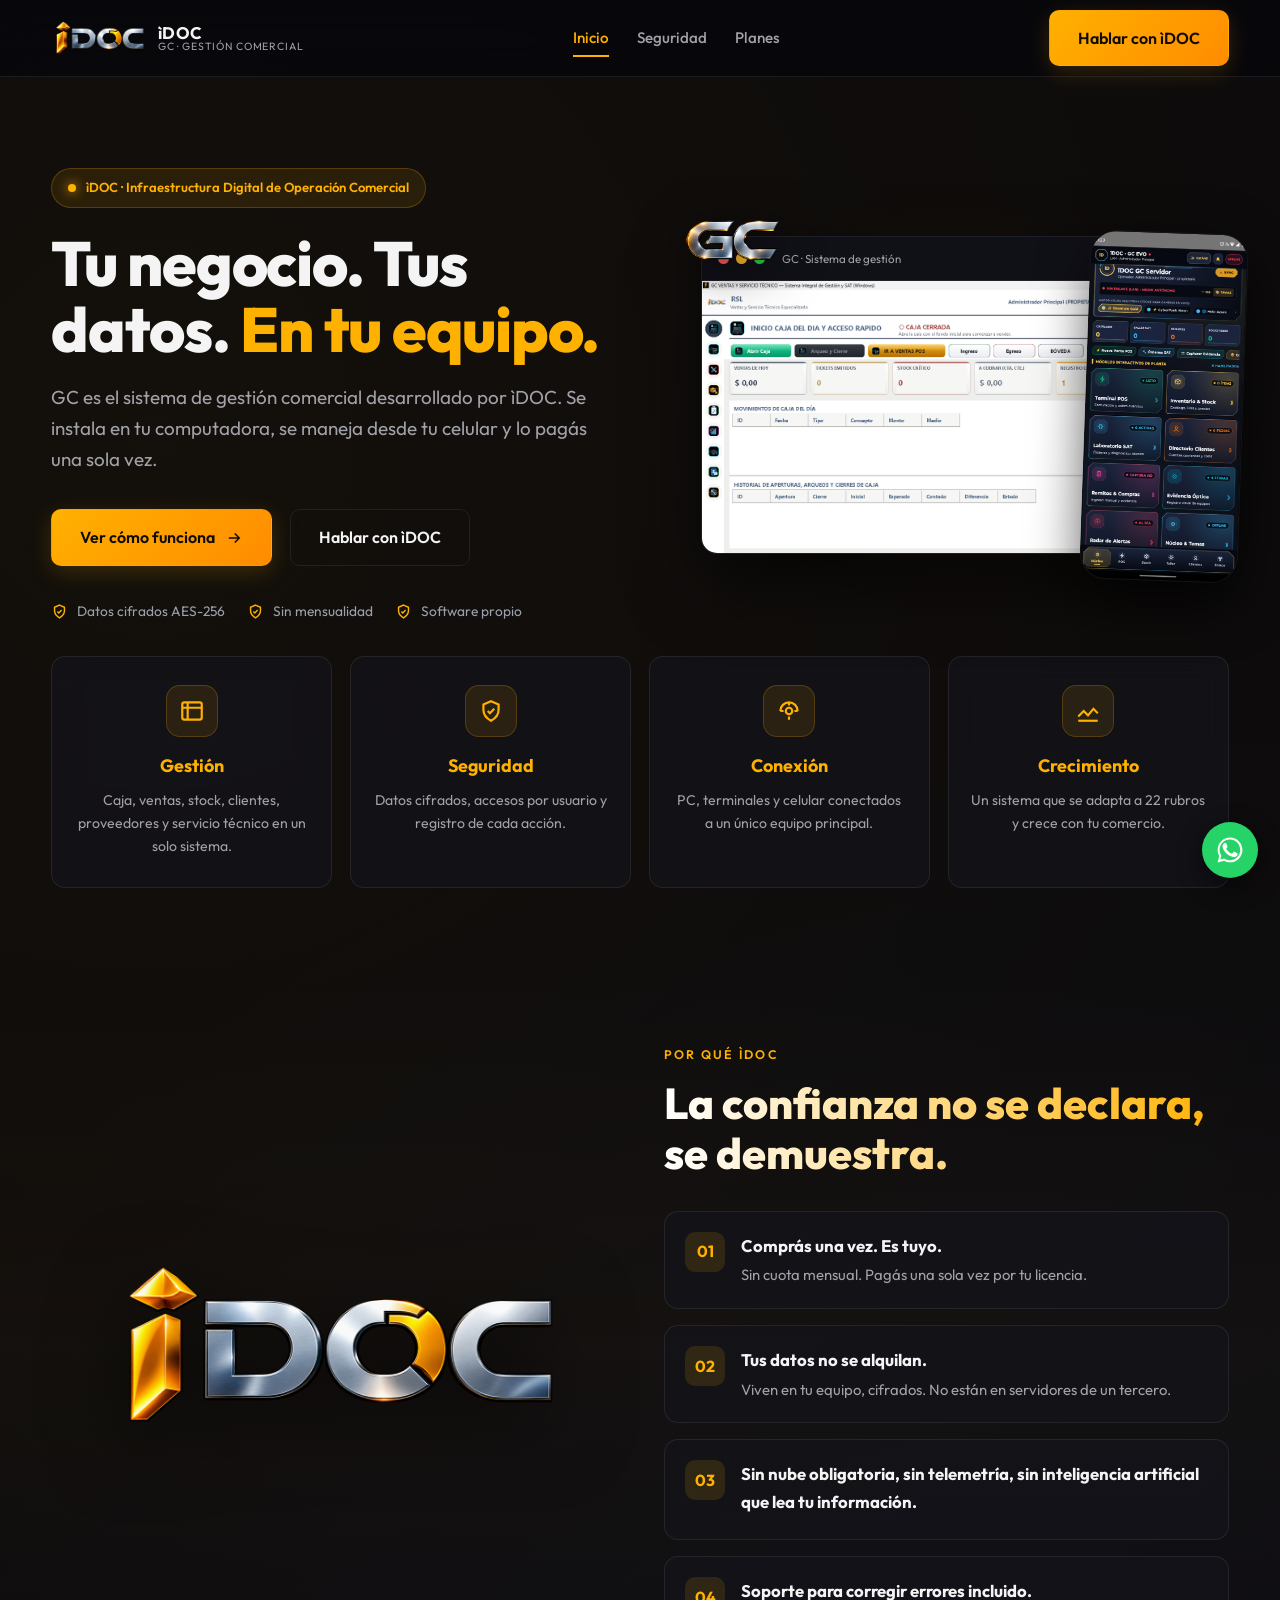
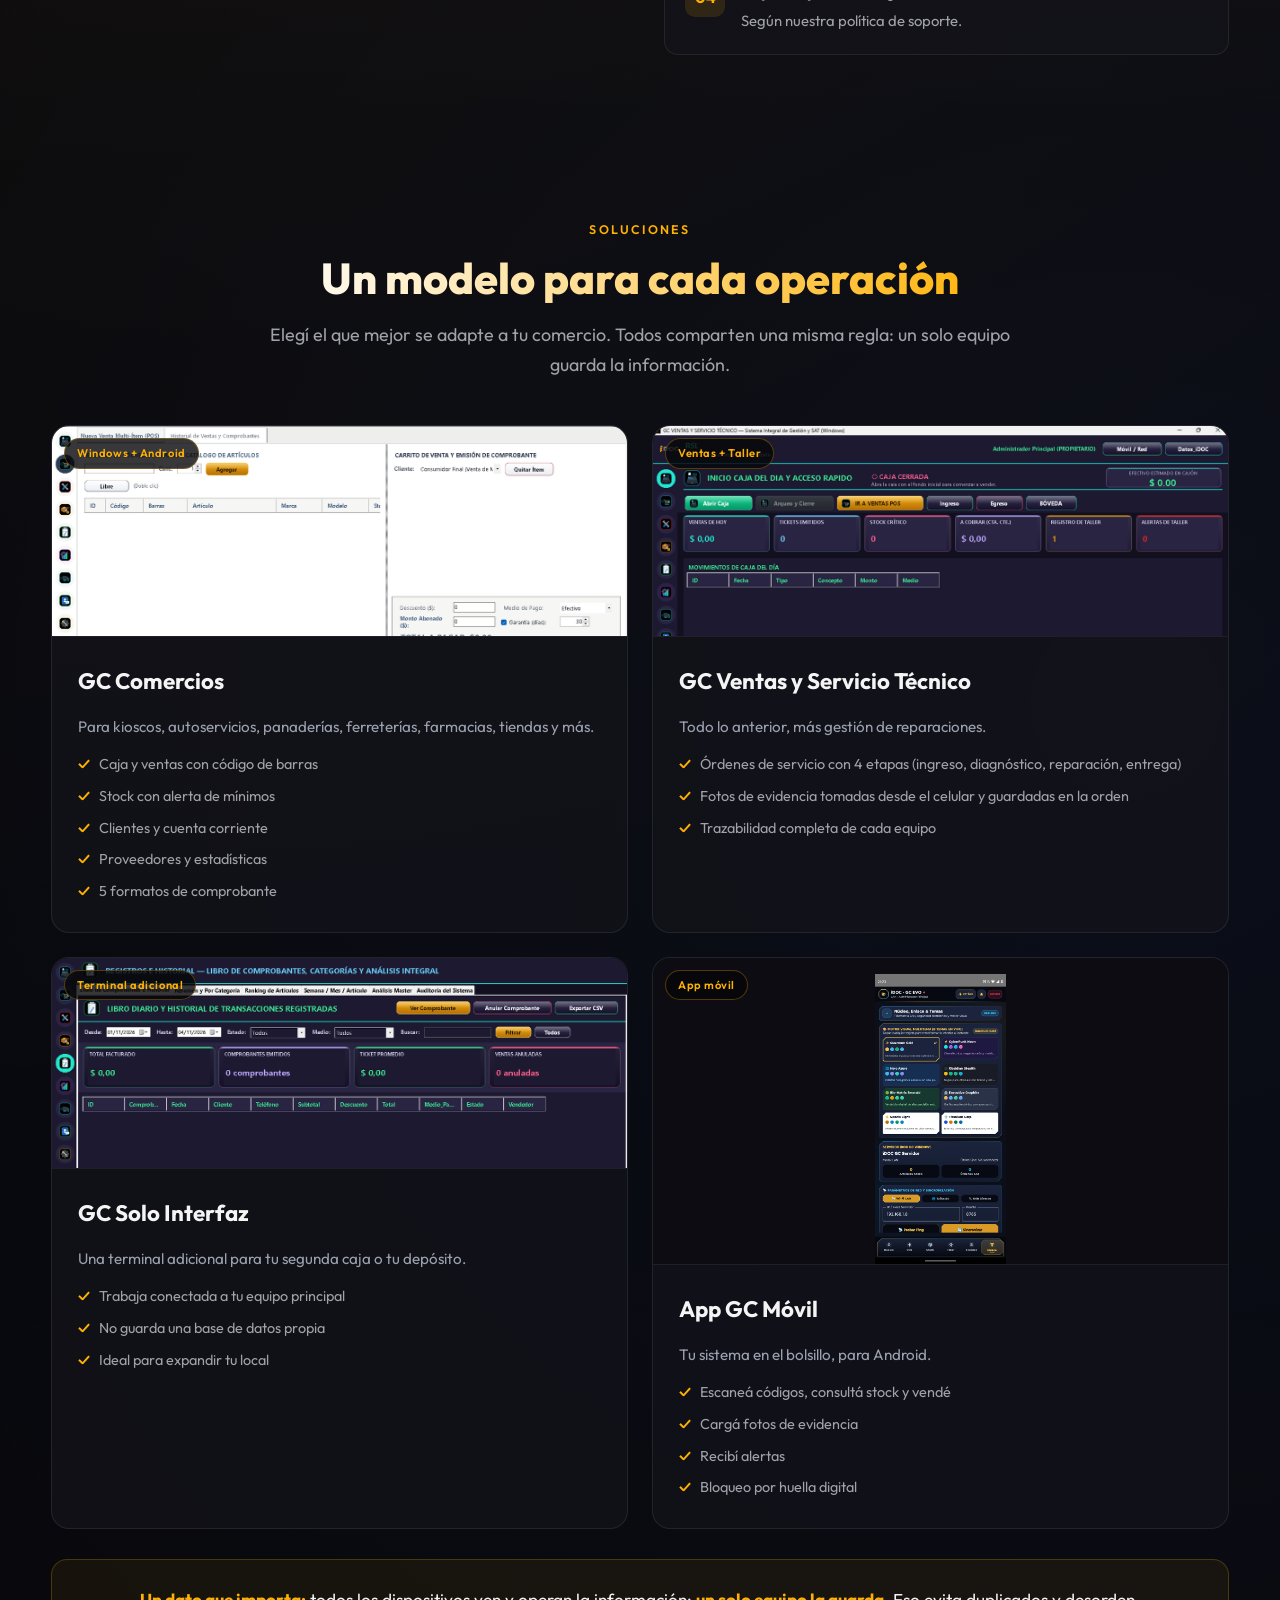
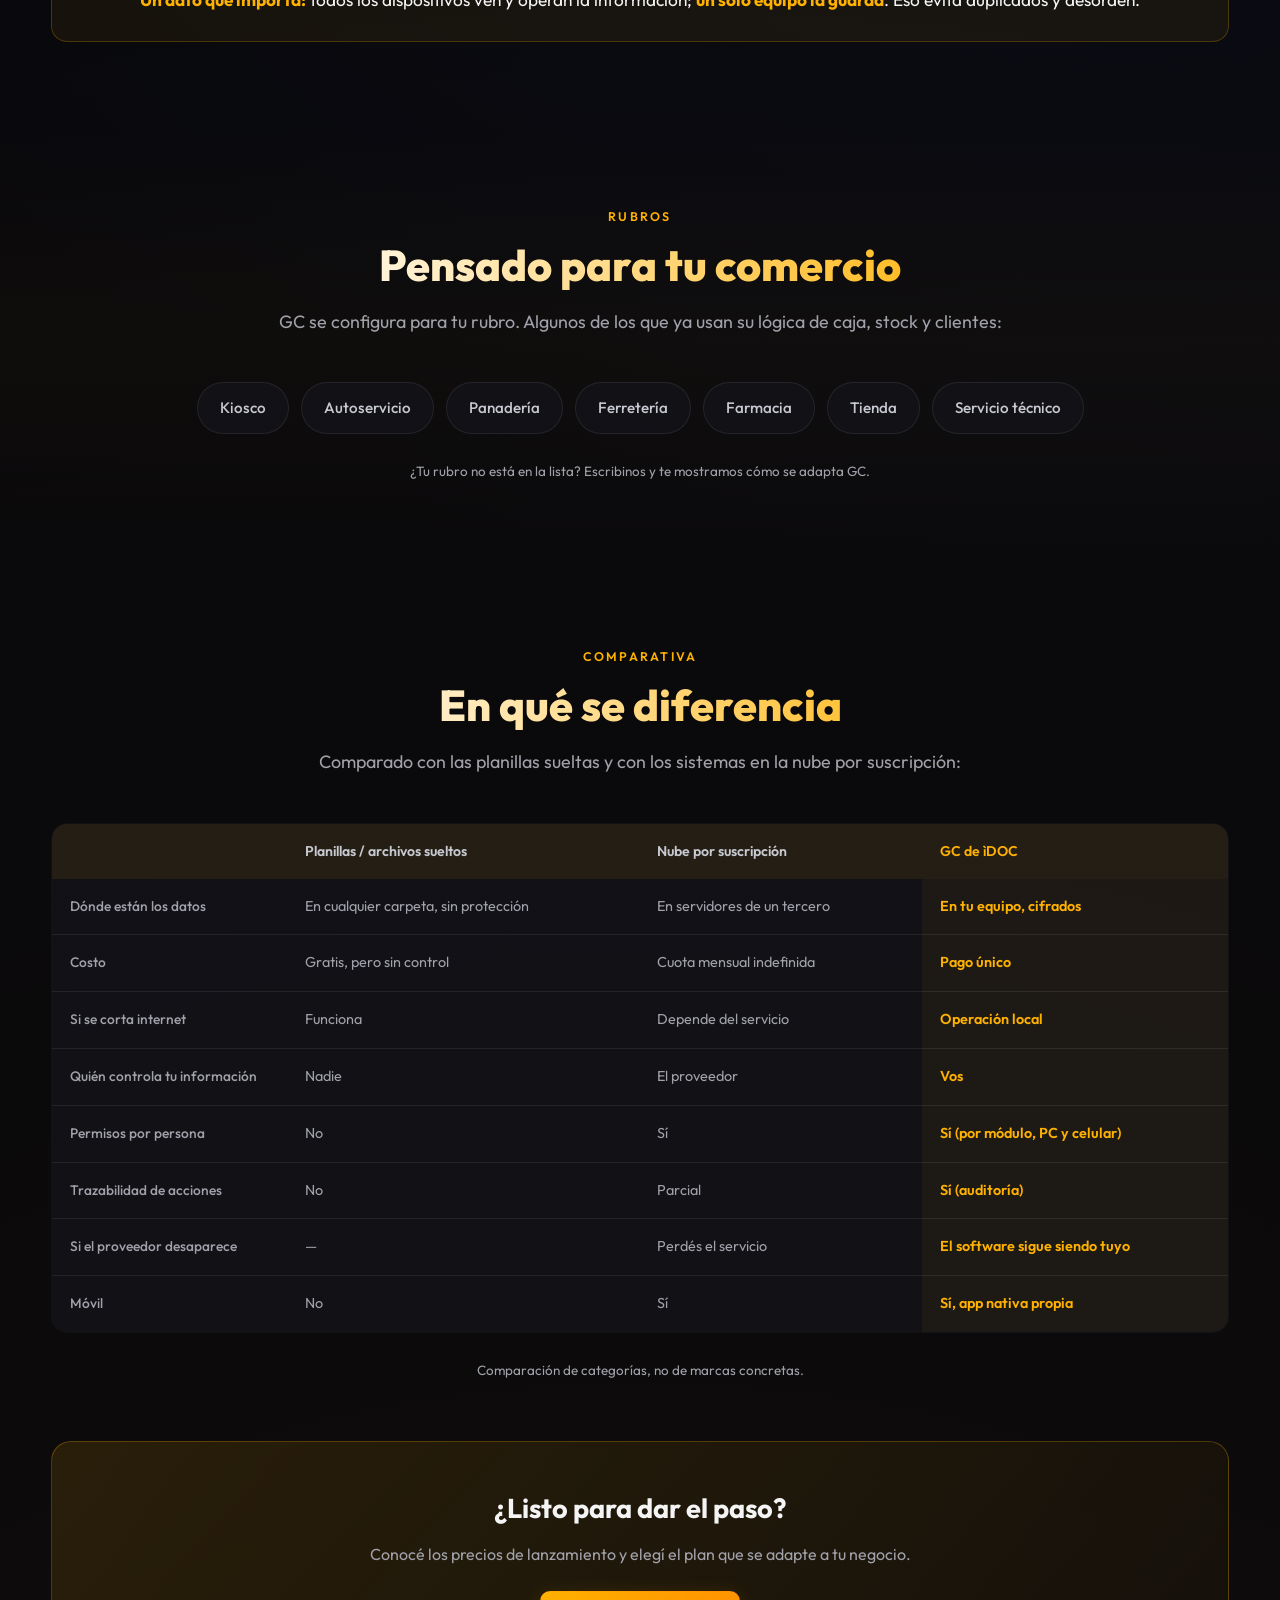
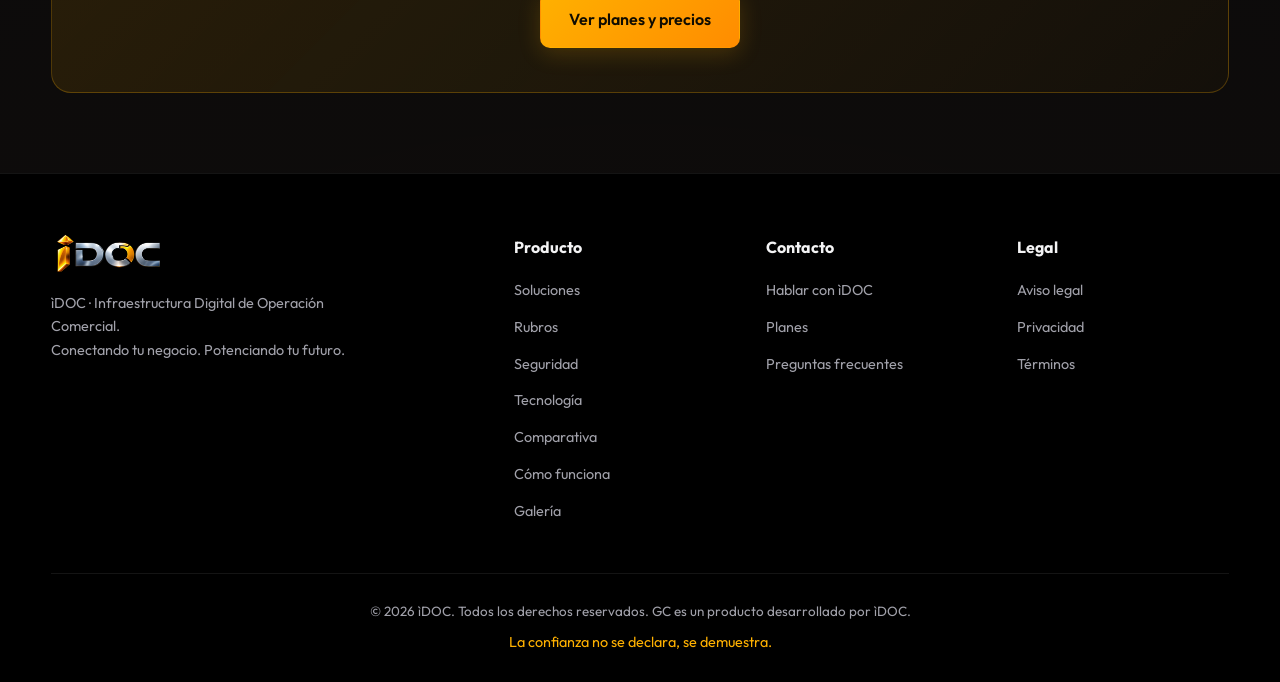
==== commit fe1dc7dd: "Corrige visibilidad del contenido y carga de imagenes (reveal a prueba de fallos)" ====
--- a/index.html
+++ b/index.html
@@ -28,7 +28,7 @@
 <link rel="preconnect" href="https://fonts.googleapis.com">
 <link rel="preconnect" href="https://fonts.gstatic.com" crossorigin>
 <link href="https://fonts.googleapis.com/css2?family=Outfit:wght@300;400;500;600;700;800&display=swap" rel="stylesheet">
-<link rel="stylesheet" href="assets/css/styles.css">
+<link rel="stylesheet" href="assets/css/styles.css?v=2">
 
 <!-- Datos estructurados (SEO) -->
 <script type="application/ld+json">
@@ -380,6 +380,6 @@
 <!-- Volver arriba -->
 <button class="to-top" id="toTop" aria-label="Volver arriba">↑</button>
 
-<script src="assets/js/main.js"></script>
+<script src="assets/js/main.js?v=2"></script>
 </body>
 </html>
--- a/assets/css/styles.css
+++ b/assets/css/styles.css
@@ -37,10 +37,10 @@
     section { scroll-margin-top: 84px; }
 
     .container { width: 92%; max-width: 1180px; margin: 0 auto; }
-    .section { padding: 96px 0; }
+    .section { padding: 80px 0; }
     .section--tint { background: linear-gradient(180deg, transparent, rgba(255,177,0,.025), transparent); }
 
-    .sec-head { text-align: center; max-width: 760px; margin: 0 auto 60px; }
+    .sec-head { text-align: center; max-width: 760px; margin: 0 auto 46px; }
     .sec-eyebrow {
         display: inline-block; font-size: .78rem; font-weight: 600; letter-spacing: .18em;
         text-transform: uppercase; color: var(--dorado); margin-bottom: 14px;
@@ -375,9 +375,9 @@
     .cond-item b { color: var(--dorado); font-size: .92rem; }
     .cond-item span { color: var(--texto-mut); font-size: .82rem; line-height: 1.4; }
 
-    /* Reveal */
-    .reveal { opacity: 0; transform: translateY(26px); transition: opacity .6s ease, transform .6s ease; }
-    .reveal.visible { opacity: 1; transform: none; }
+    /* Reveal (solo se oculta si JS está activo; sin JS el contenido siempre es visible) */
+    .js .reveal { opacity: 0; transform: translateY(26px); transition: opacity .6s ease, transform .6s ease; }
+    .js .reveal.visible { opacity: 1; transform: none; }
 
     /* Responsive */
     @media (max-width: 992px) {
@@ -441,7 +441,7 @@
 @media (max-width: 992px) { .footer-grid { grid-template-columns: 1fr; } }
 
 /* ── Página interna (hero chico) ───────────────────────────────── */
-.page-hero { padding: 150px 0 40px; text-align: center; }
+.page-hero { padding: 126px 0 22px; text-align: center; }
 .page-hero h1 { font-size: clamp(2rem, 4.5vw, 3rem); font-weight: 800; line-height: 1.1; margin-bottom: 14px;
     background: linear-gradient(to right, #fff, var(--dorado)); -webkit-background-clip: text;
     background-clip: text; -webkit-text-fill-color: transparent; }
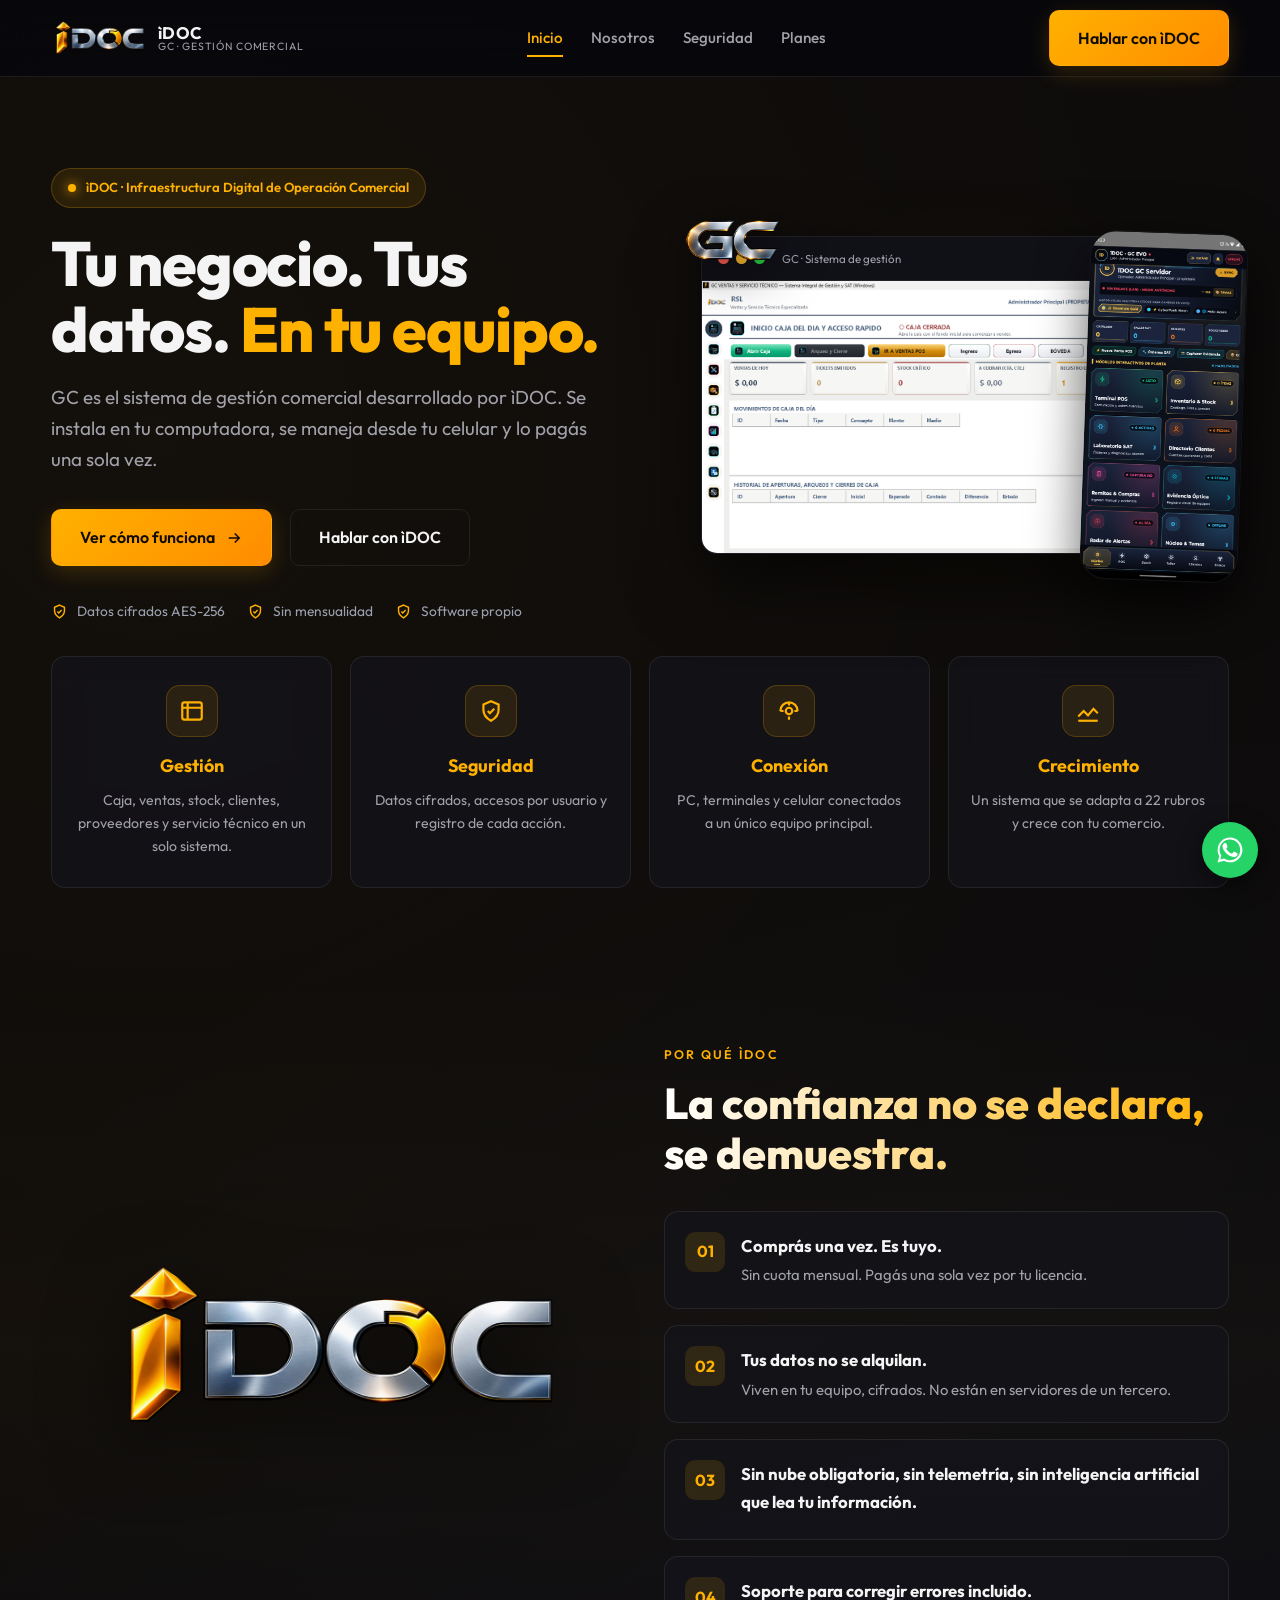
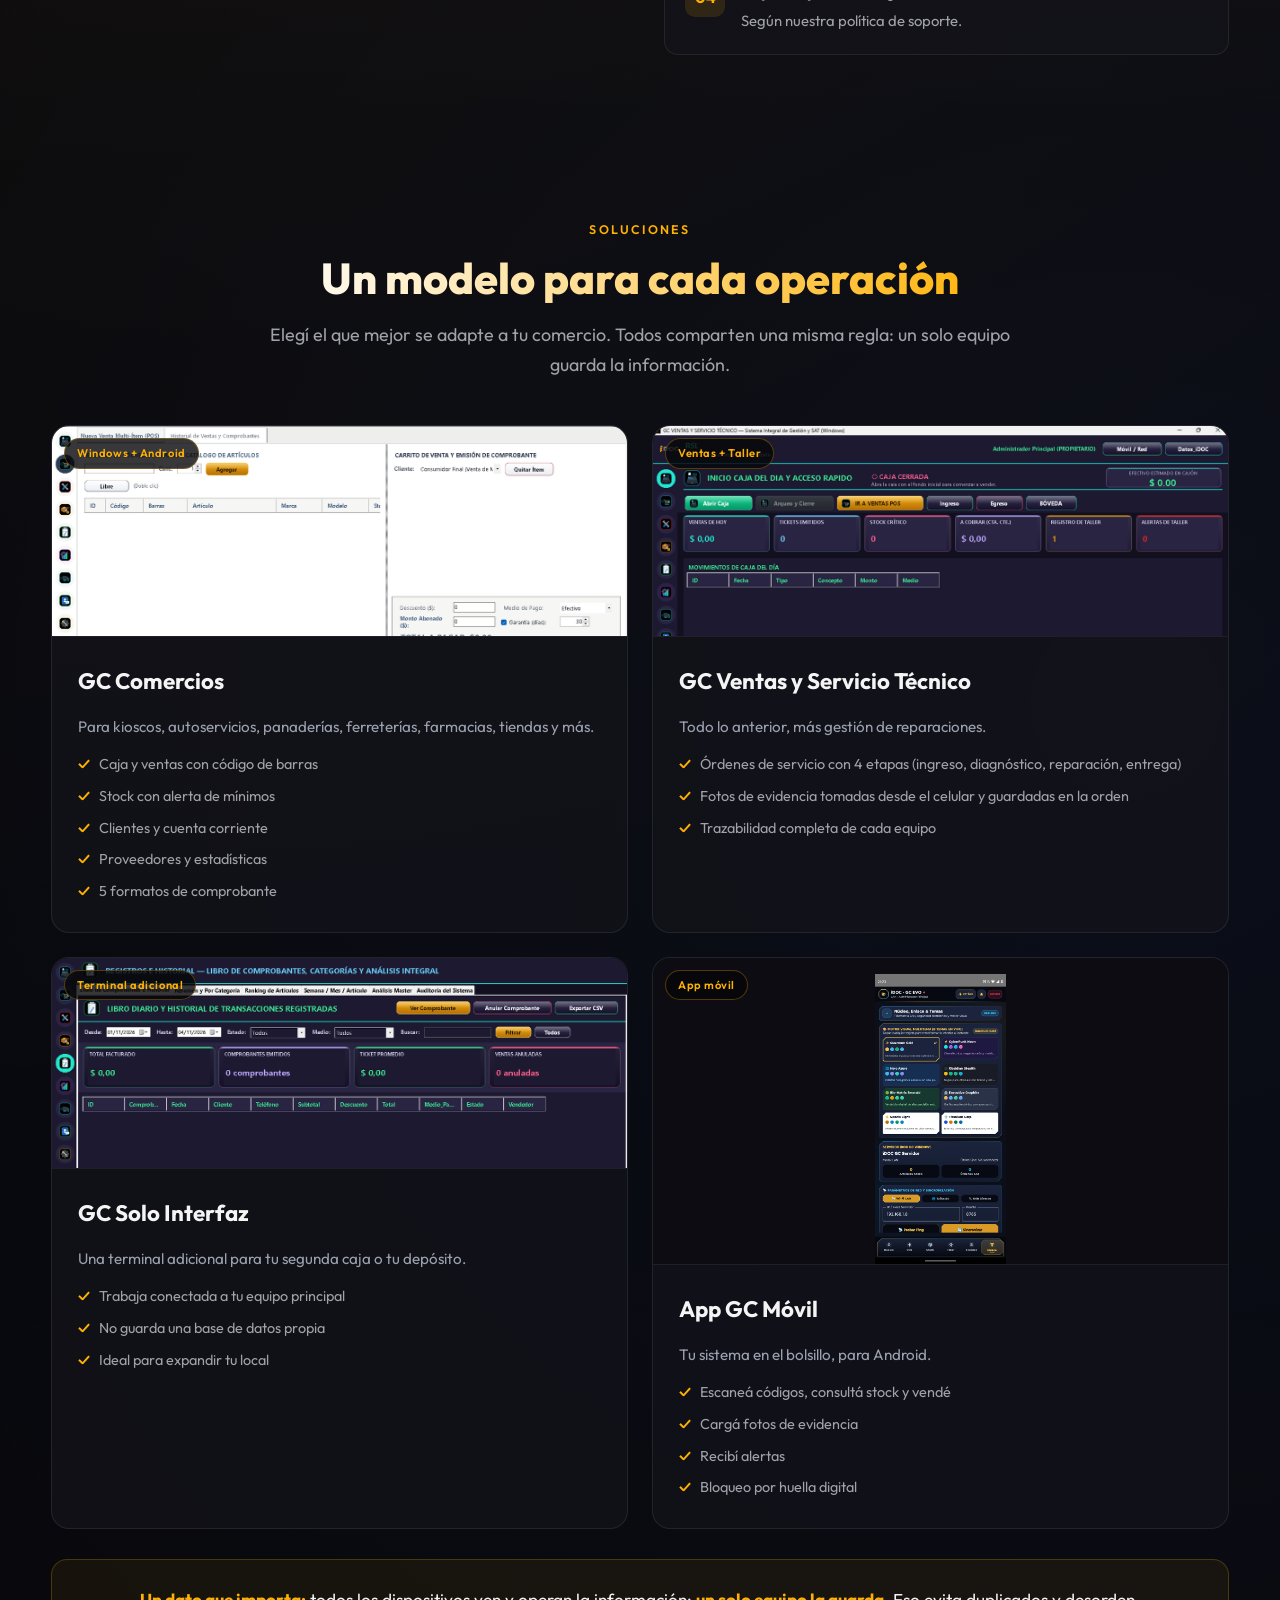
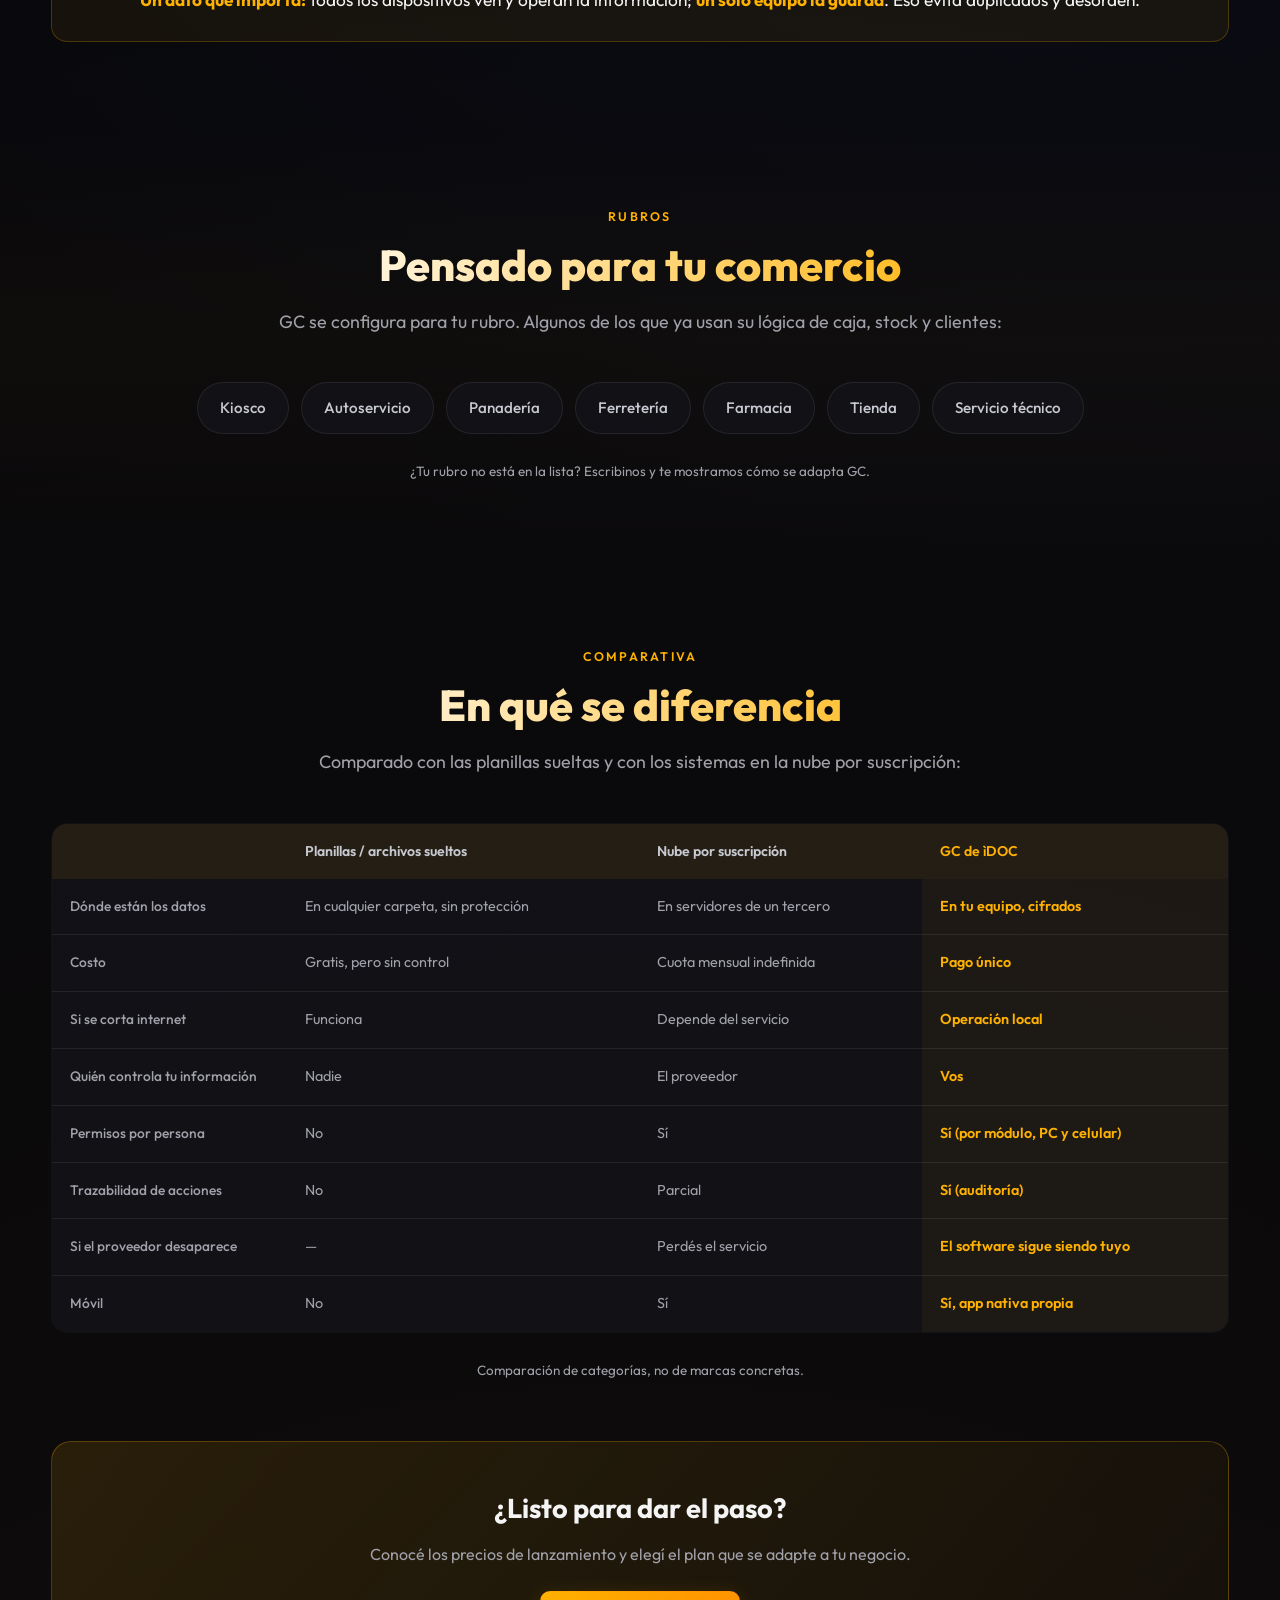
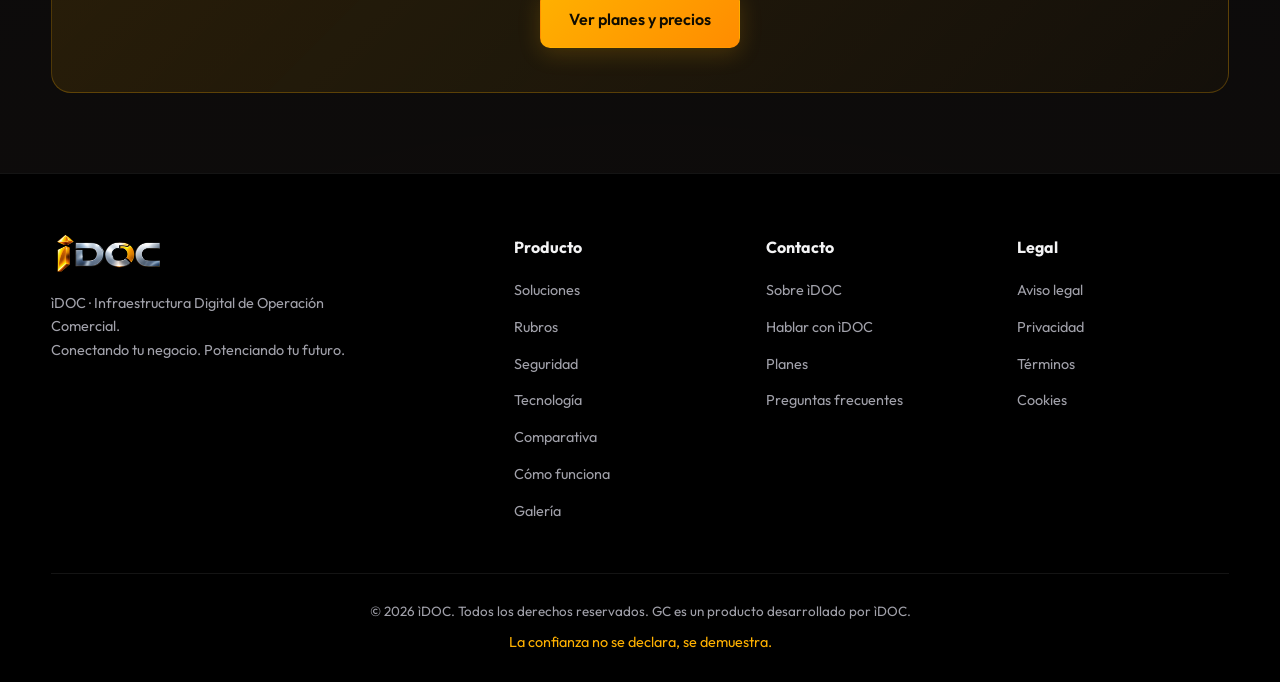
==== commit 89214934: "Agrega robots, sitemap, pagina Nosotros, PDF de seguridad, FAQ schema, OG y cookies" ====
--- a/index.html
+++ b/index.html
@@ -14,7 +14,8 @@
 <meta property="og:type" content="website">
 <meta property="og:title" content="GC de ìDOC · Tu negocio. Tus datos. En tu equipo.">
 <meta property="og:description" content="Sistema de gestión comercial propio: datos cifrados en tu equipo, app móvil y pago único. Sin mensualidad, sin nube obligatoria.">
-<meta property="og:image" content="assets/img/emblema-gc.png">
+<meta property="og:image" content="https://rsbroo.github.io/idoc-gc/assets/img/emblema-gc.png">
+<meta property="og:url" content="https://rsbroo.github.io/idoc-gc/">
 
 <!-- Twitter / X -->
 <meta name="twitter:card" content="summary_large_image">
@@ -83,6 +84,7 @@
         </a>
         <nav class="nav-links">
             <a href="index.html" class="active">Inicio</a>
+            <a href="sobre.html">Nosotros</a>
             <a href="seguridad.html">Seguridad</a>
             <a href="planes.html">Planes</a>
         </nav>
@@ -93,6 +95,7 @@
     </div>
     <div class="container mobile-menu" id="mobileMenu">
         <a href="index.html">Inicio</a>
+        <a href="sobre.html">Nosotros</a>
         <a href="seguridad.html">Seguridad</a>
         <a href="planes.html">Planes</a>
         <a href="planes.html#contacto">Contacto</a>
@@ -351,6 +354,7 @@
             <div class="footer-links">
                 <h4>Contacto</h4>
                 <ul>
+                    <li><a href="sobre.html">Sobre ìDOC</a></li>
                     <li><a href="planes.html#contacto">Hablar con ìDOC</a></li>
                     <li><a href="planes.html">Planes</a></li>
                     <li><a href="planes.html#faq">Preguntas frecuentes</a></li>
@@ -362,6 +366,7 @@
                     <li><a href="legal.html">Aviso legal</a></li>
                     <li><a href="legal.html#privacidad">Privacidad</a></li>
                     <li><a href="legal.html#terminos">Términos</a></li>
+                    <li><a href="legal.html#cookies">Cookies</a></li>
                 </ul>
             </div>
         </div>
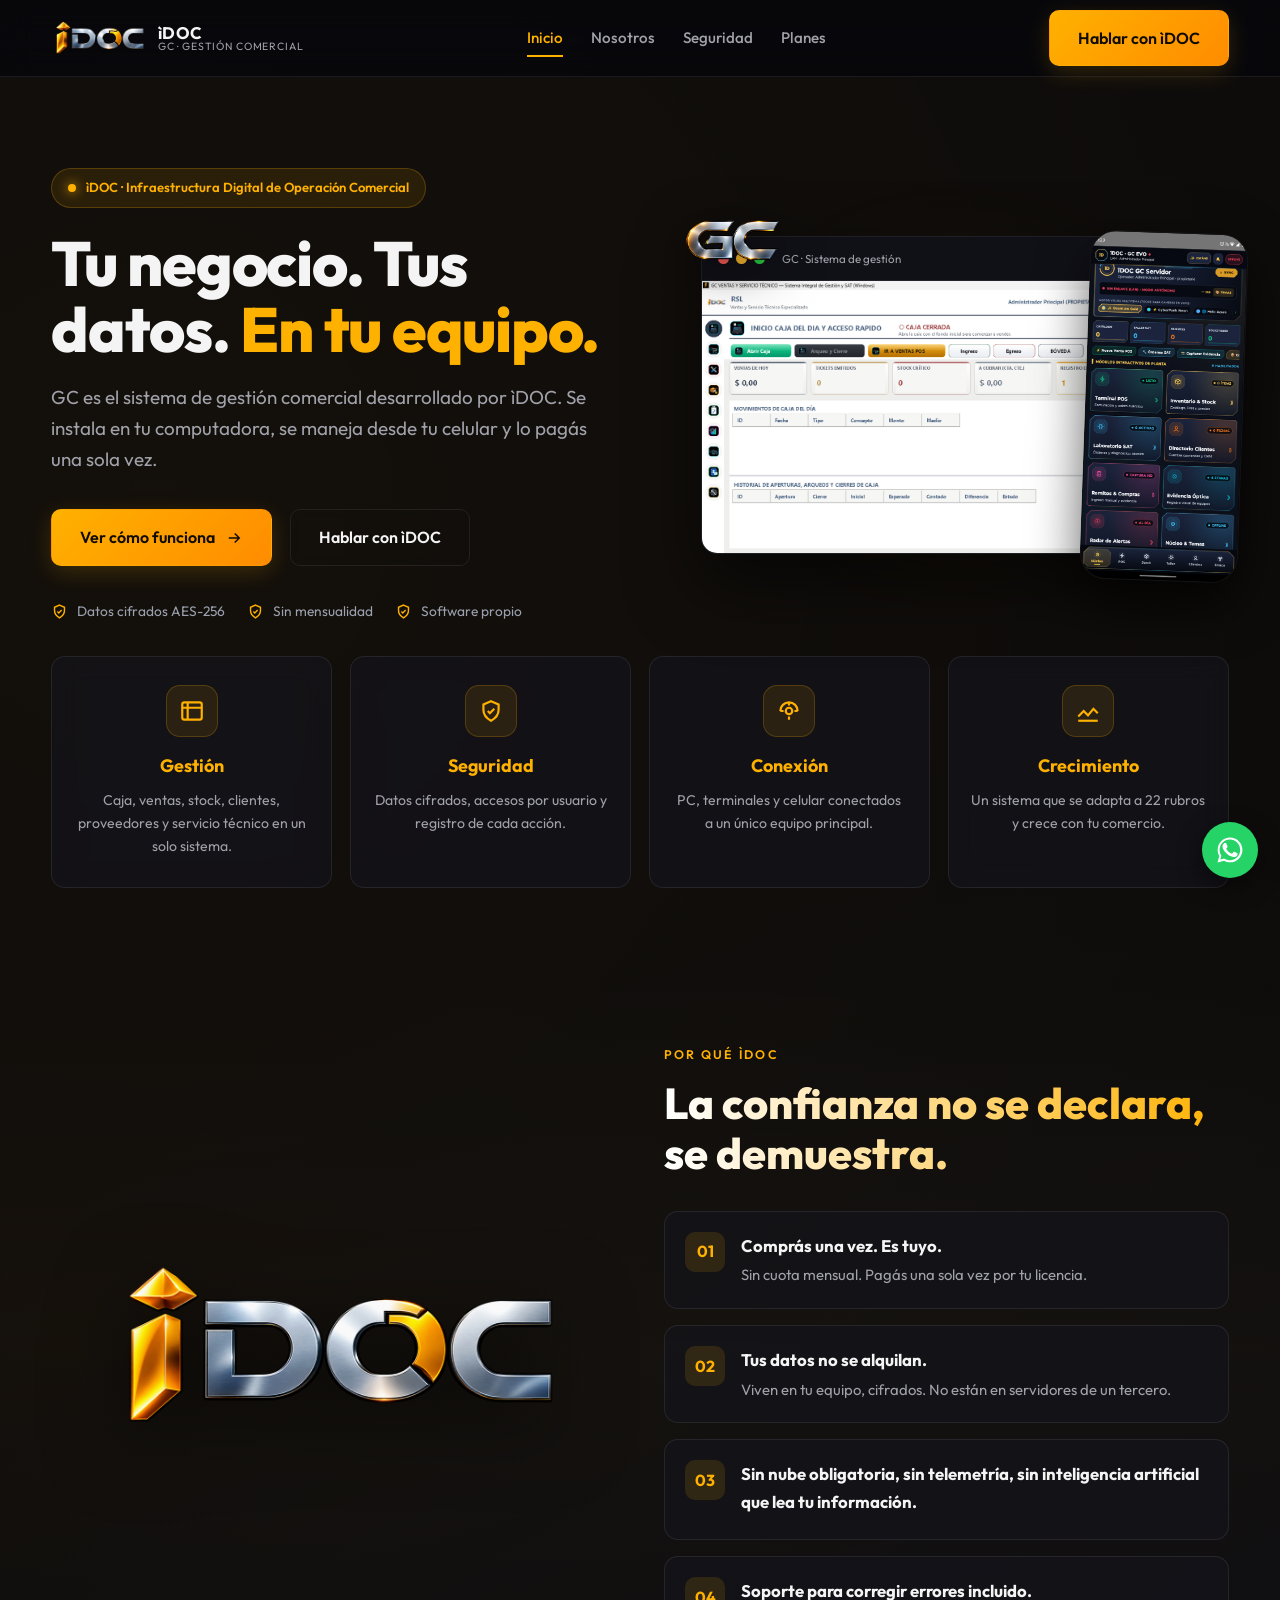
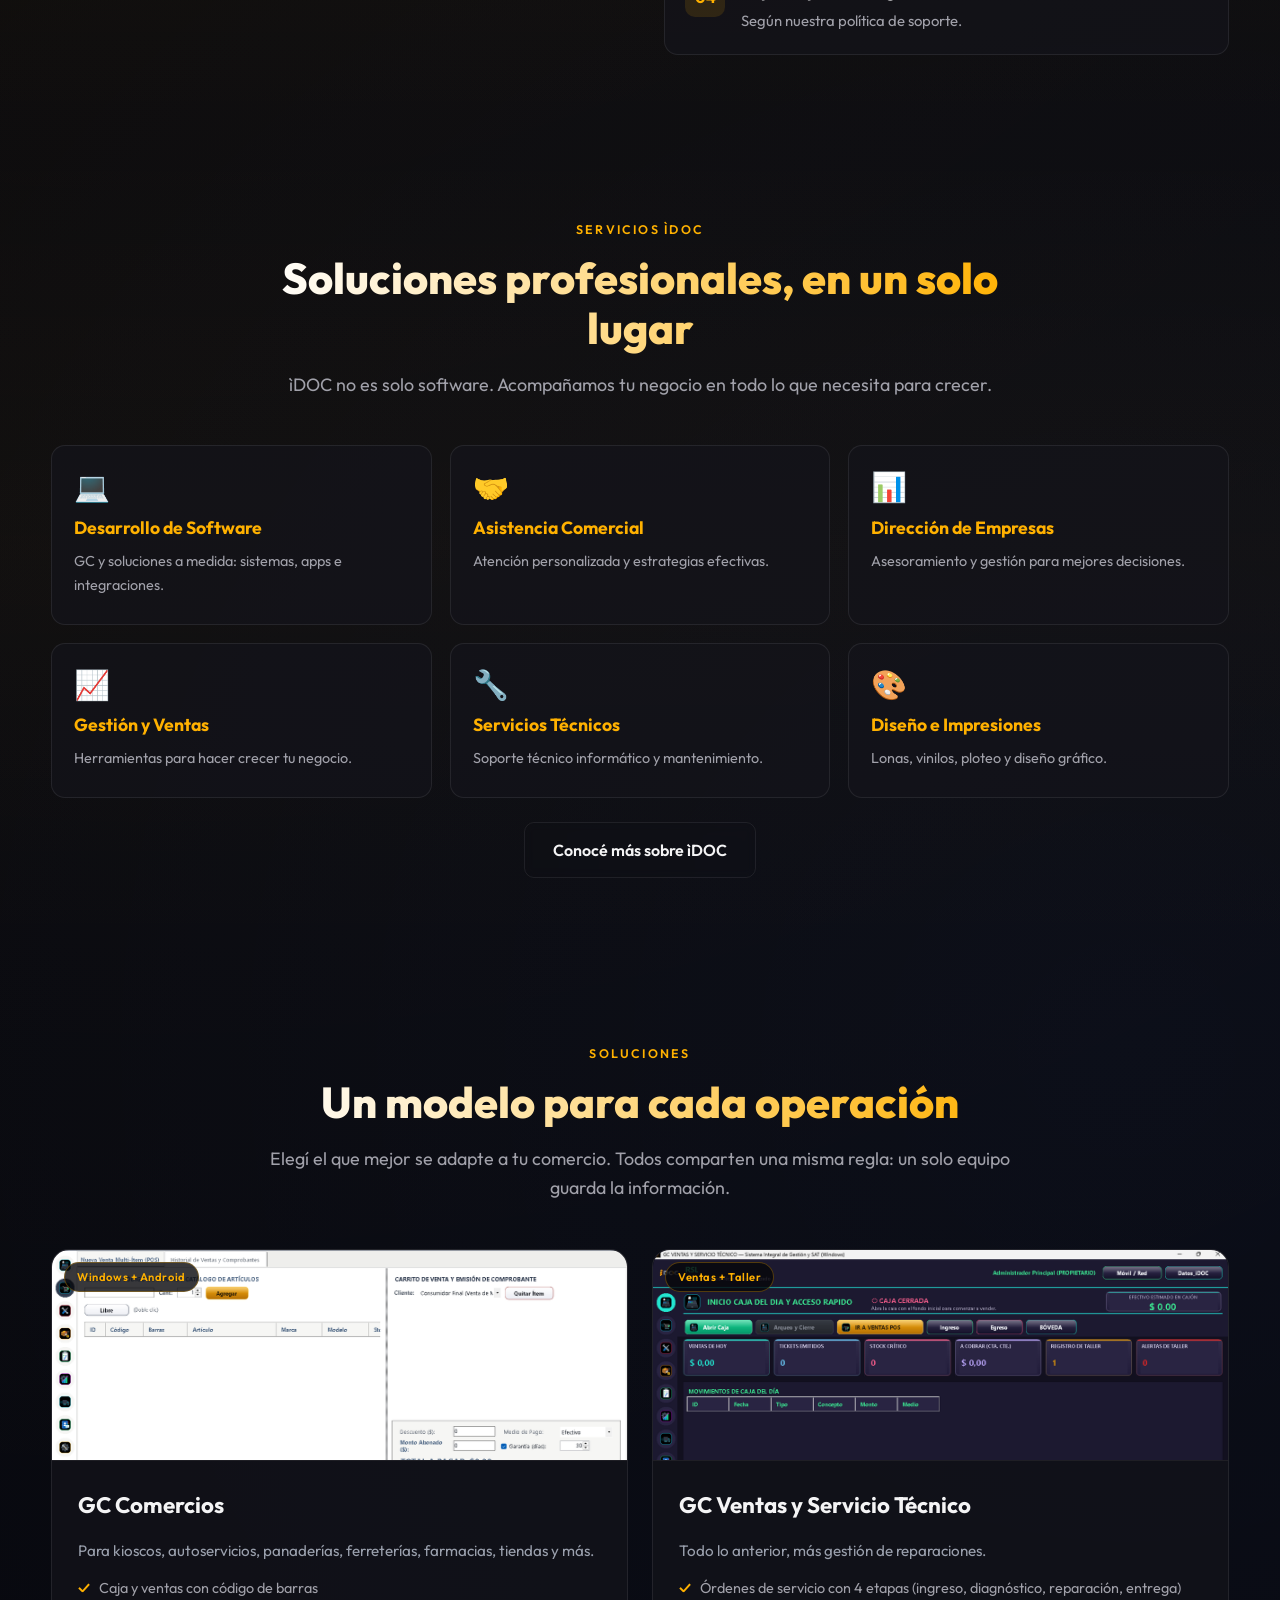
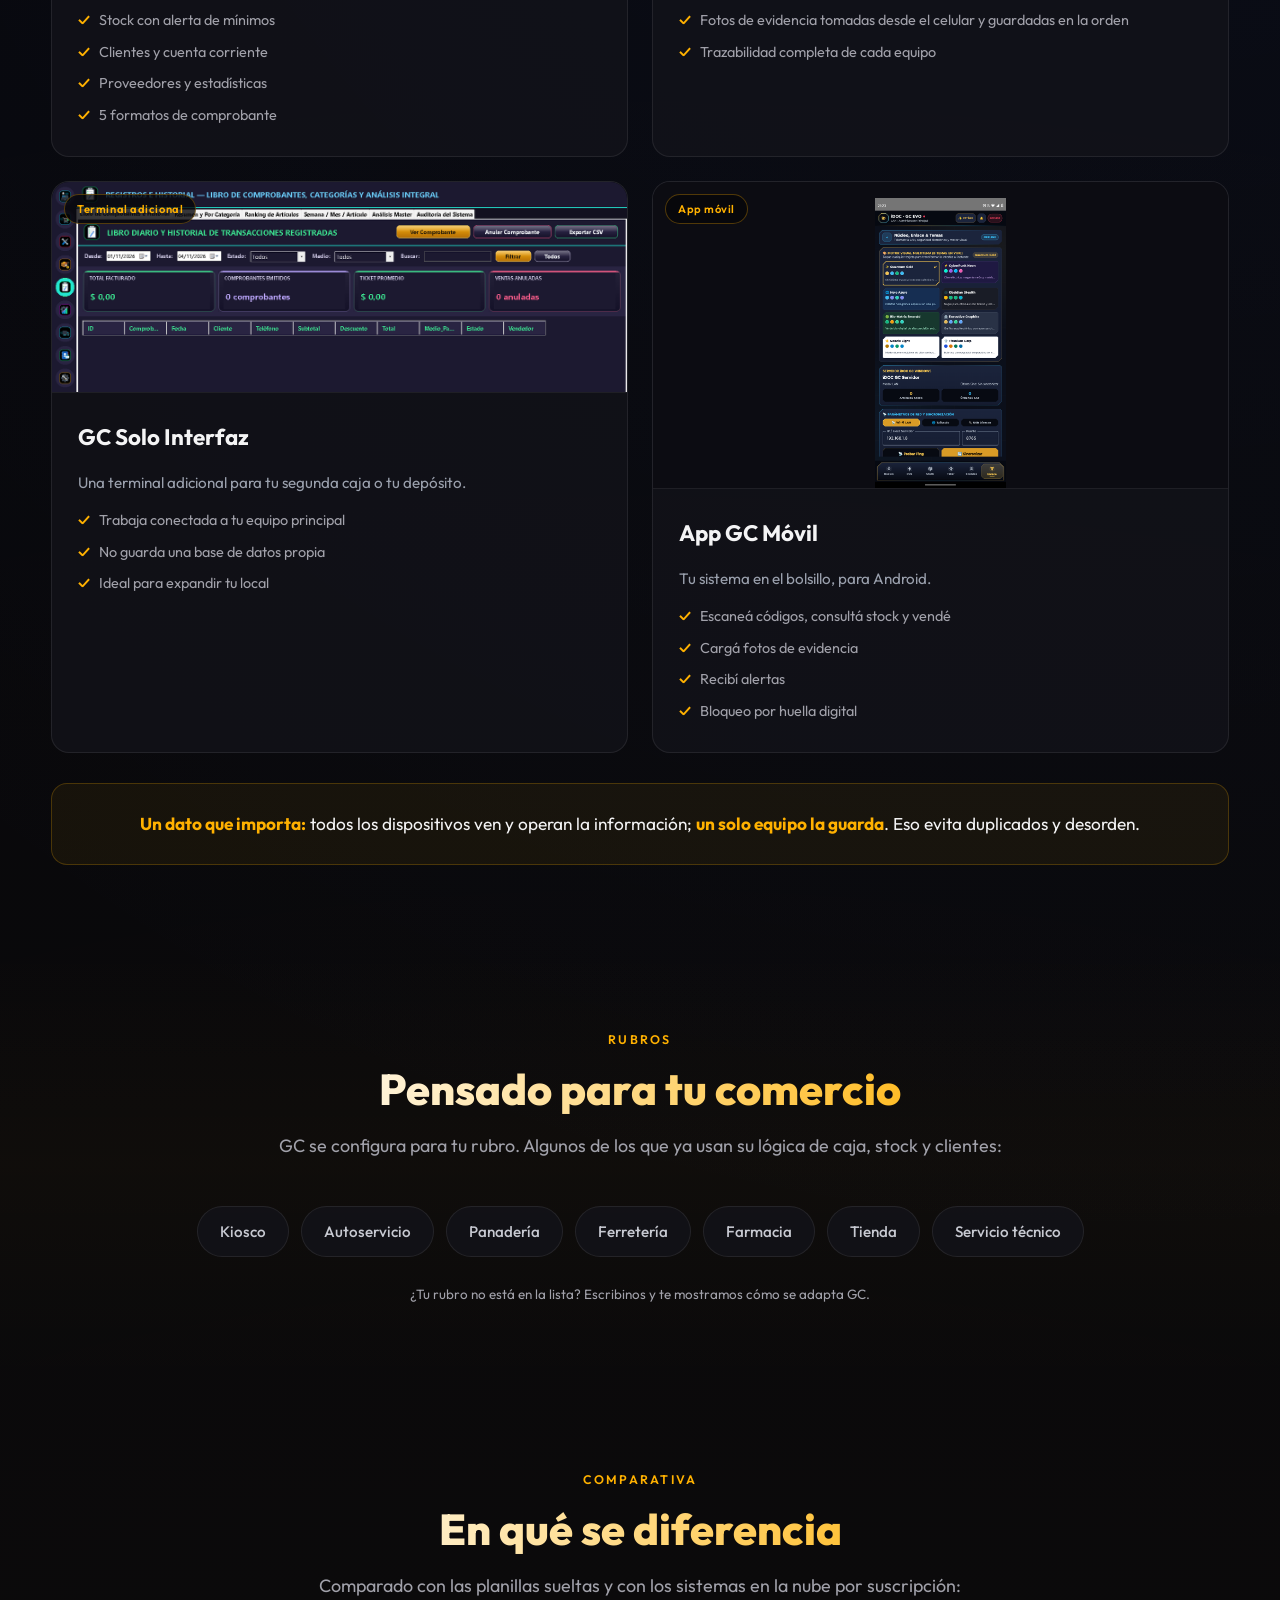
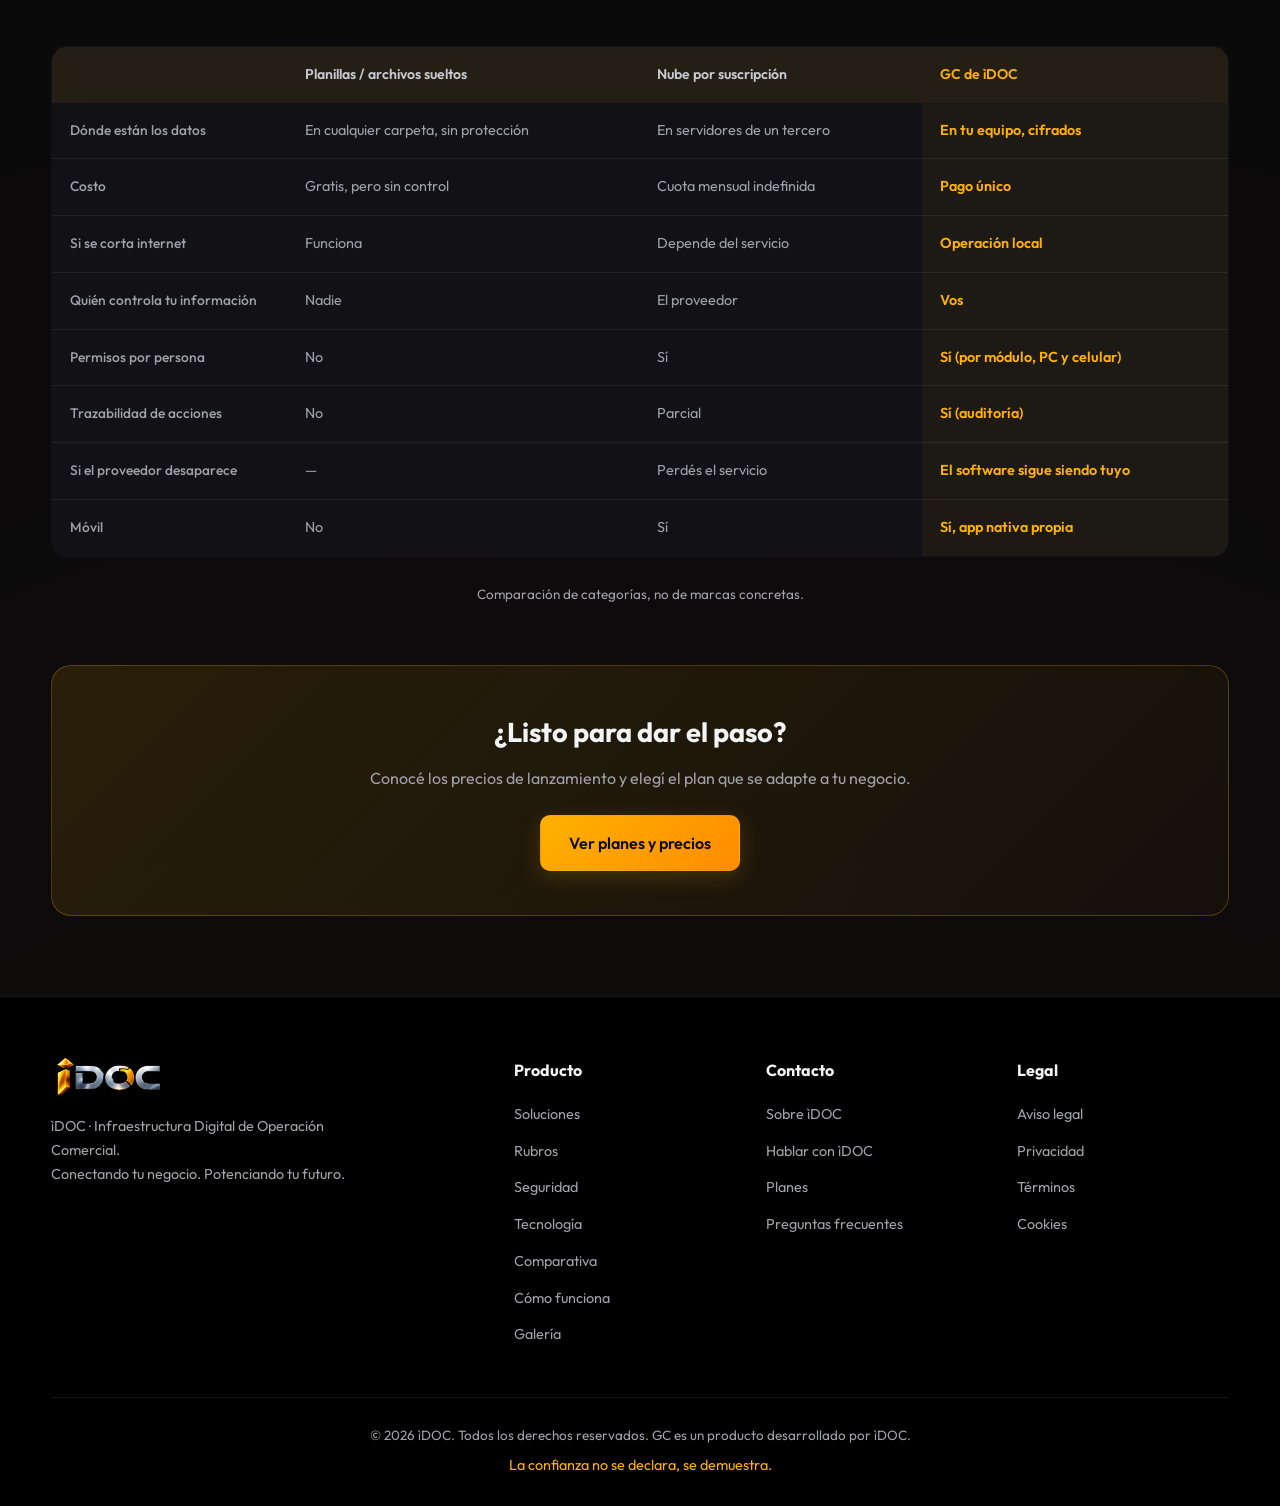
==== commit 17692970: "Reestructura el sitio a la marca iDOC completa: 6 lineas de servicio, valores y artes con contenido" ====
--- a/index.html
+++ b/index.html
@@ -29,7 +29,7 @@
 <link rel="preconnect" href="https://fonts.googleapis.com">
 <link rel="preconnect" href="https://fonts.gstatic.com" crossorigin>
 <link href="https://fonts.googleapis.com/css2?family=Outfit:wght@300;400;500;600;700;800&display=swap" rel="stylesheet">
-<link rel="stylesheet" href="assets/css/styles.css?v=2">
+<link rel="stylesheet" href="assets/css/styles.css?v=3">
 
 <!-- Datos estructurados (SEO) -->
 <script type="application/ld+json">
@@ -201,6 +201,26 @@
     </div>
 </section>
 
+<!-- Servicios ìDOC -->
+<section class="section section--tint" id="servicios-idoc">
+    <div class="container">
+        <div class="sec-head reveal">
+            <span class="sec-eyebrow">Servicios ìDOC</span>
+            <h2>Soluciones profesionales, en un solo lugar</h2>
+            <p>ìDOC no es solo software. Acompañamos tu negocio en todo lo que necesita para crecer.</p>
+        </div>
+        <div class="services-grid">
+            <div class="service-card reveal"><div class="ico">💻</div><h3>Desarrollo de Software</h3><p>GC y soluciones a medida: sistemas, apps e integraciones.</p></div>
+            <div class="service-card reveal"><div class="ico">🤝</div><h3>Asistencia Comercial</h3><p>Atención personalizada y estrategias efectivas.</p></div>
+            <div class="service-card reveal"><div class="ico">📊</div><h3>Dirección de Empresas</h3><p>Asesoramiento y gestión para mejores decisiones.</p></div>
+            <div class="service-card reveal"><div class="ico">📈</div><h3>Gestión y Ventas</h3><p>Herramientas para hacer crecer tu negocio.</p></div>
+            <div class="service-card reveal"><div class="ico">🔧</div><h3>Servicios Técnicos</h3><p>Soporte técnico informático y mantenimiento.</p></div>
+            <div class="service-card reveal"><div class="ico">🎨</div><h3>Diseño e Impresiones</h3><p>Lonas, vinilos, ploteo y diseño gráfico.</p></div>
+        </div>
+        <p style="text-align:center; margin-top:24px;" class="reveal"><a href="sobre.html" class="btn btn--ghost">Conocé más sobre ìDOC</a></p>
+    </div>
+</section>
+
 <!-- Soluciones -->
 <section class="section" id="soluciones">
     <div class="container">
@@ -385,6 +405,6 @@
 <!-- Volver arriba -->
 <button class="to-top" id="toTop" aria-label="Volver arriba">↑</button>
 
-<script src="assets/js/main.js?v=2"></script>
+<script src="assets/js/main.js?v=3"></script>
 </body>
 </html>
--- a/assets/css/styles.css
+++ b/assets/css/styles.css
@@ -462,3 +462,26 @@
     border: 1px solid rgba(255,177,0,.25); }
 .cta-band h3 { font-size: 1.7rem; margin-bottom: 10px; }
 .cta-band p { color: var(--texto-mut); margin-bottom: 24px; }
+
+
+/* Marca ìDOC: panel y artes originales */
+.brand-panel { display: grid; grid-template-columns: repeat(5, 1fr); gap: 10px; }
+.brand-panel .shot img { width: 100%; height: auto; display: block; }
+.brand-arts { display: grid; grid-template-columns: repeat(2, 1fr); gap: 18px; }
+.brand-arts .shot img { width: 100%; height: auto; display: block; }
+@media (max-width: 768px) {
+  .brand-panel { grid-template-columns: repeat(2, 1fr); }
+  .brand-arts { grid-template-columns: 1fr; }
+}
+
+
+/* Servicios ìDOC */
+.services-grid { display: grid; grid-template-columns: repeat(3, 1fr); gap: 18px; }
+.service-card { background: var(--card); border: 1px solid var(--borde); border-radius: 14px; padding: 26px 22px; transition: var(--trans); }
+.service-card:hover { border-color: var(--borde-dorado); transform: translateY(-4px); }
+.service-card .ico { font-size: 1.8rem; margin-bottom: 12px; line-height: 1; }
+.service-card h3 { color: var(--dorado); font-size: 1.1rem; margin-bottom: 8px; }
+.service-card p { color: var(--texto-mut); font-size: .9rem; }
+.service-link { display: inline-block; margin-top: 12px; color: var(--dorado); font-weight: 600; font-size: .88rem; }
+.service-link:hover { text-decoration: underline; }
+@media (max-width: 768px) { .services-grid { grid-template-columns: 1fr; } }
